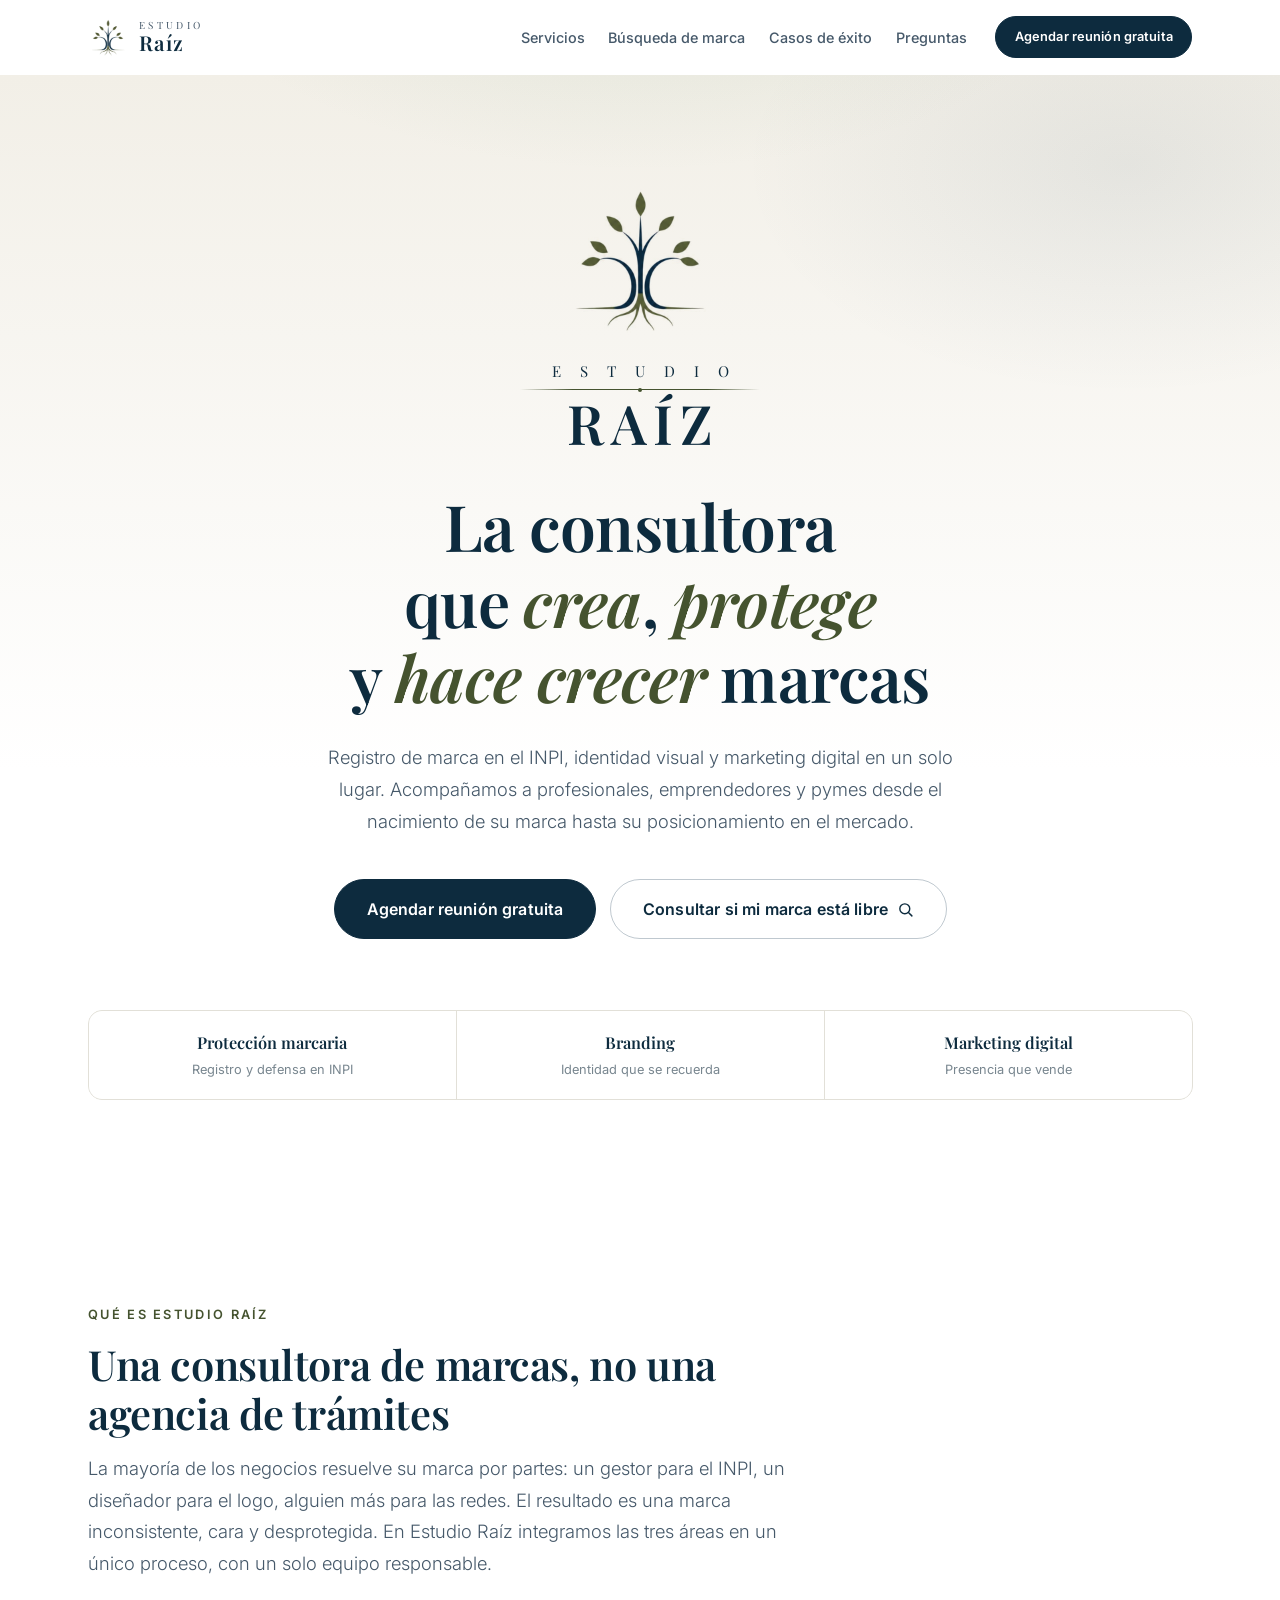
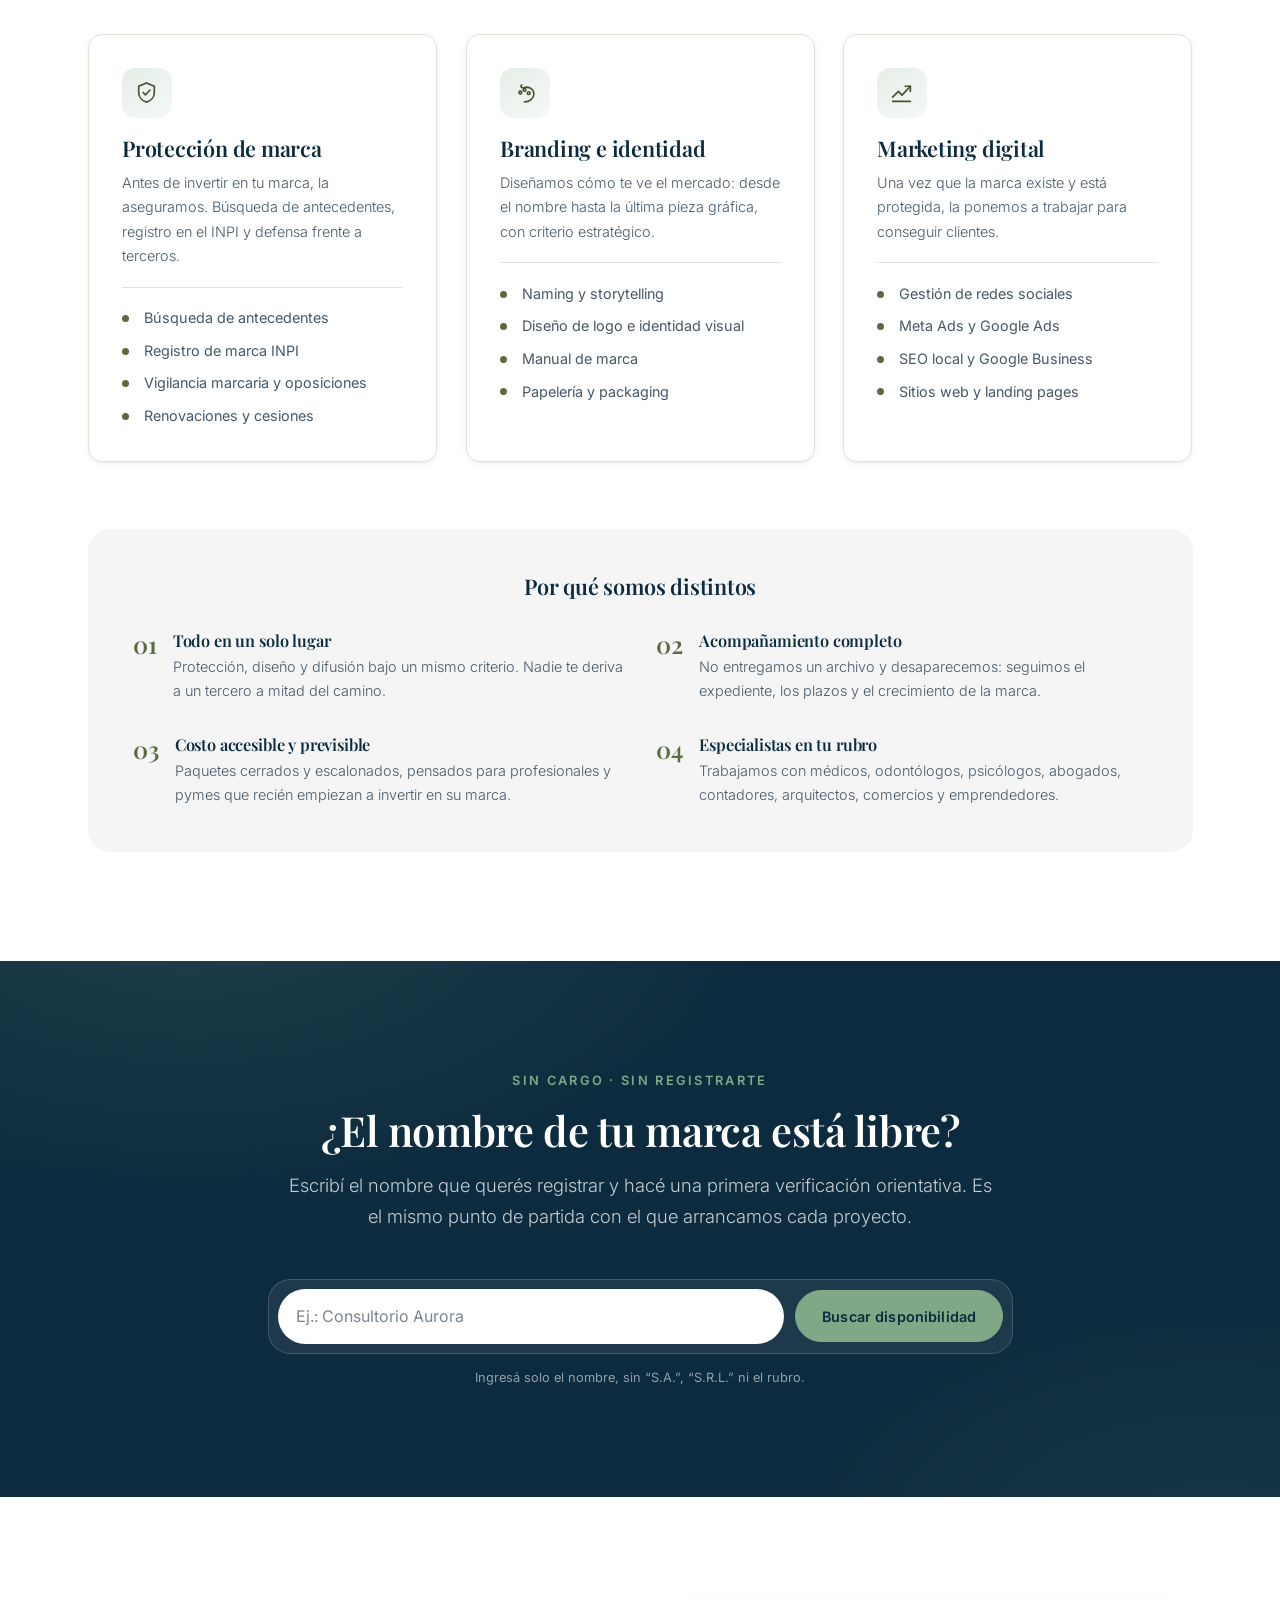
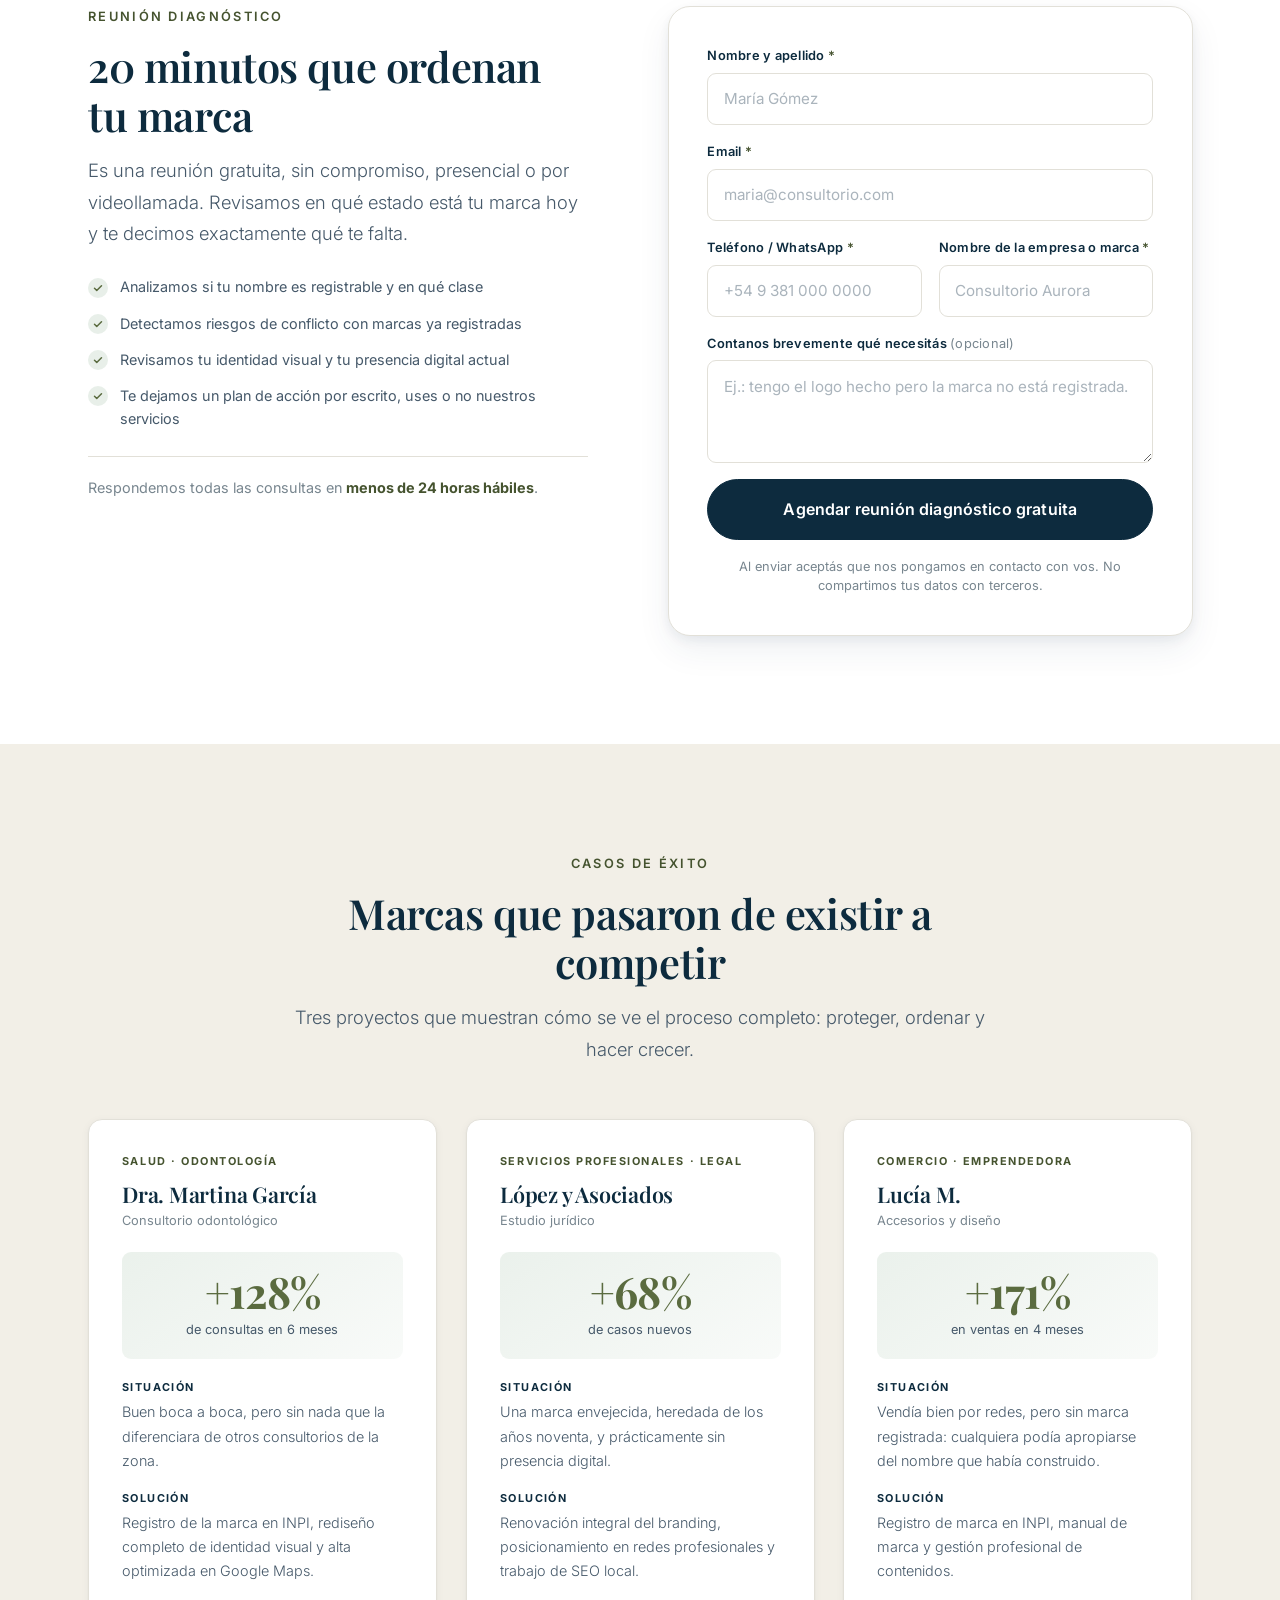
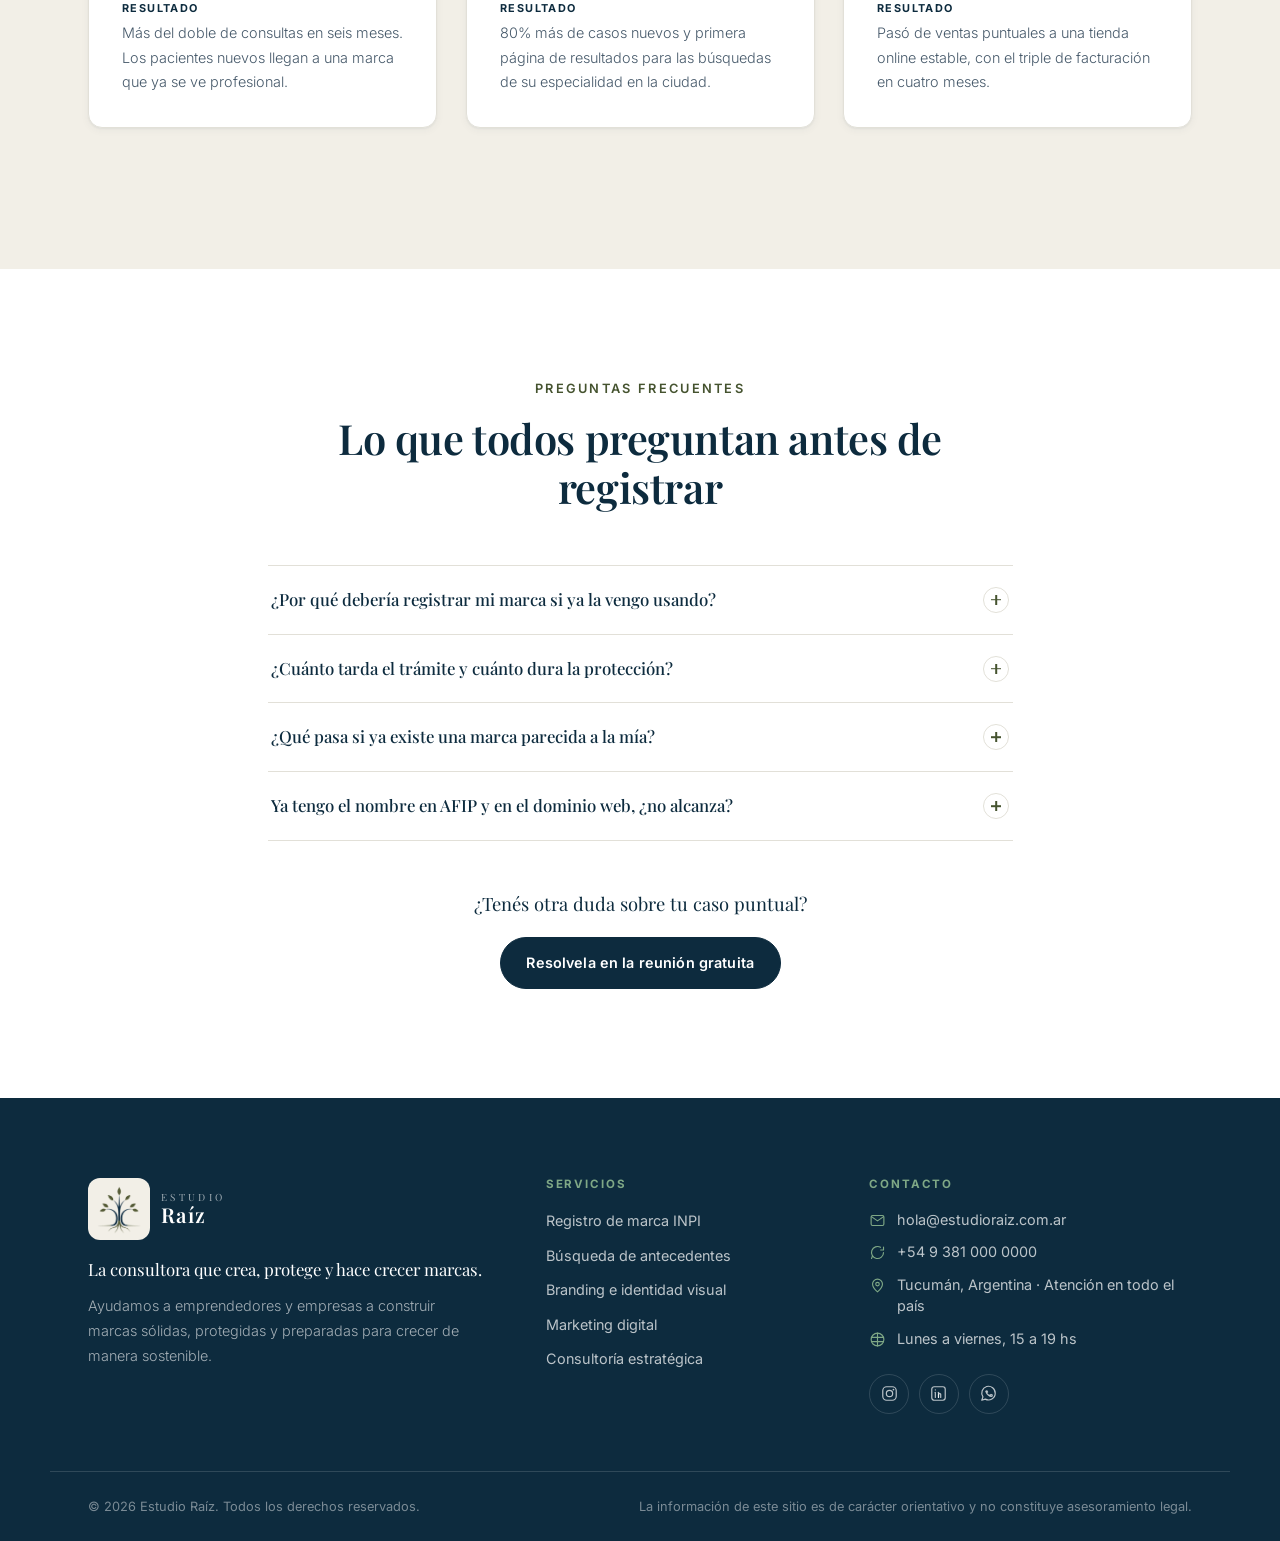
==== web/index.html @ dedfe147 "Add files via upload" ====
<!DOCTYPE html>
<html lang="es-AR" class="no-js">
<head>
  <meta charset="utf-8">
  <meta name="viewport" content="width=device-width, initial-scale=1">
  <title>Estudio Raíz — La consultora que crea, protege y hace crecer marcas</title>

  <!-- ==== SEO ==== -->
  <meta name="description" content="Consultora integral de marcas: registro en INPI, branding e identidad visual y marketing digital. Agendá una reunión diagnóstico gratuita y hacé la búsqueda de tu marca sin cargo.">
  <meta name="author" content="Estudio Raíz">
  <meta name="robots" content="index, follow">
  <meta name="theme-color" content="#0D2B3E">
  <link rel="canonical" href="https://estudioraiz.com.ar/">

  <!-- Open Graph / Twitter -->
  <meta property="og:type" content="website">
  <meta property="og:locale" content="es_AR">
  <meta property="og:site_name" content="Estudio Raíz">
  <meta property="og:title" content="Estudio Raíz — La consultora que crea, protege y hace crecer marcas">
  <meta property="og:description" content="Registro de marca en INPI, branding y marketing digital en un solo lugar. Reunión diagnóstico gratuita.">
  <meta property="og:url" content="https://estudioraiz.com.ar/">
  <meta property="og:image" content="https://estudioraiz.com.ar/assets/img/og-image.png">
  <meta name="twitter:card" content="summary_large_image">
  <meta name="twitter:title" content="Estudio Raíz — La consultora que crea, protege y hace crecer marcas">
  <meta name="twitter:description" content="Registro de marca en INPI, branding y marketing digital en un solo lugar.">
  <meta name="twitter:image" content="https://estudioraiz.com.ar/assets/img/og-image.png">

  <link rel="icon" href="assets/img/favicon-32.png" type="image/png" sizes="32x32">
  <link rel="apple-touch-icon" href="assets/img/apple-touch-icon.png" sizes="180x180">

  <!-- ==== Tipografía ==== -->
  <link rel="preconnect" href="https://fonts.googleapis.com">
  <link rel="preconnect" href="https://fonts.gstatic.com" crossorigin>
  <link rel="stylesheet" href="https://fonts.googleapis.com/css2?family=Playfair+Display:wght@400;500;600;700&family=Inter:wght@300;400;500;600;700&display=swap">

  <link rel="stylesheet" href="assets/css/styles.css">

  <!-- ==== Datos estructurados ==== -->
  <script type="application/ld+json">
  {
    "@context": "https://schema.org",
    "@type": "ProfessionalService",
    "name": "Estudio Raíz",
    "description": "Consultora especializada en la creación, protección y crecimiento de marcas. Integra protección marcaria (INPI), branding y marketing digital.",
    "slogan": "La consultora que crea, protege y hace crecer marcas",
    "url": "https://estudioraiz.com.ar/",
    "logo": "https://estudioraiz.com.ar/assets/img/logo.png",
    "email": "hola@estudioraiz.com.ar",
    "telephone": "+54-9-381-000-0000",
    "areaServed": { "@type": "Country", "name": "Argentina" },
    "address": { "@type": "PostalAddress", "addressRegion": "Tucumán", "addressCountry": "AR" },
    "sameAs": [
      "https://www.instagram.com/estudioraiz",
      "https://www.linkedin.com/company/estudioraiz"
    ],
    "hasOfferCatalog": {
      "@type": "OfferCatalog",
      "name": "Servicios",
      "itemListElement": [
        { "@type": "Offer", "itemOffered": { "@type": "Service", "name": "Protección de marca — Registro INPI, búsqueda de antecedentes, vigilancia marcaria" } },
        { "@type": "Offer", "itemOffered": { "@type": "Service", "name": "Branding — Naming, identidad visual, manual de marca" } },
        { "@type": "Offer", "itemOffered": { "@type": "Service", "name": "Marketing digital — Redes, Meta Ads, SEO local, Google Business" } }
      ]
    }
  }
  </script>
</head>
<body>

<a class="skip-link" href="#contenido">Saltar al contenido</a>

<!-- ==================================================================
     NAV
     =================================================================== -->
<header class="site-header" id="header">
  <div class="wrap header-inner">
    <a class="brand" href="#inicio" aria-label="Estudio Raíz — Inicio">
      <img class="mark mark--sm" src="assets/img/logo-transparent.png" alt="" width="474" height="474" decoding="async">
      <span class="brand-text">
        <span class="brand-top">Estudio</span>
        <span class="brand-bottom">Raíz</span>
      </span>
    </a>

    <nav class="nav" id="nav" aria-label="Navegación principal">
      <ul class="nav-list">
        <li><a href="#servicios">Servicios</a></li>
        <li><a href="#busqueda">Búsqueda de marca</a></li>
        <li><a href="#casos">Casos de éxito</a></li>
        <li><a href="#faq">Preguntas</a></li>
      </ul>
      <a class="btn btn--primary btn--sm nav-cta" href="#contacto">Agendar reunión gratuita</a>
    </nav>

    <button class="nav-toggle" id="navToggle" aria-expanded="false" aria-controls="nav" aria-label="Abrir menú">
      <span></span><span></span><span></span>
    </button>
  </div>
</header>


<main id="contenido">

  <!-- ================================================================
       1. HERO
       ================================================================= -->
  <section class="hero" id="inicio">
    <div class="hero-bg" aria-hidden="true"></div>
    <div class="wrap hero-inner">

      <img class="mark mark--hero reveal" src="assets/img/logo-transparent.png"
           alt="Isotipo de Estudio Raíz: un árbol con raíces y ramas"
           width="474" height="474" fetchpriority="high">

      <p class="hero-wordmark reveal" data-delay="1">
        <span class="hero-wordmark-top">E S T U D I O</span>
        <span class="hero-wordmark-rule" aria-hidden="true"></span>
        <span class="hero-wordmark-bottom">RAÍZ</span>
      </p>

      <h1 class="hero-title reveal" data-delay="2">
        La consultora que <em>crea</em>, <em>protege</em><br class="br-desktop"> y <em>hace crecer</em> marcas
      </h1>

      <p class="hero-sub reveal" data-delay="3">
        Registro de marca en el INPI, identidad visual y marketing digital en un solo lugar.
        Acompañamos a profesionales, emprendedores y pymes desde el nacimiento de su marca
        hasta su posicionamiento en el mercado.
      </p>

      <div class="hero-actions reveal" data-delay="4">
        <a class="btn btn--primary btn--lg" href="#contacto">Agendar reunión gratuita</a>
        <a class="btn btn--ghost btn--lg" href="#busqueda">
          Consultar si mi marca está libre
          <svg viewBox="0 0 24 24" class="btn-ico" aria-hidden="true"><circle cx="11" cy="11" r="7"></circle><path d="M16.5 16.5 21 21"></path></svg>
        </a>
      </div>

      <ul class="hero-trust reveal" data-delay="5">
        <li><strong>Protección marcaria</strong><span>Registro y defensa en INPI</span></li>
        <li><strong>Branding</strong><span>Identidad que se recuerda</span></li>
        <li><strong>Marketing digital</strong><span>Presencia que vende</span></li>
      </ul>
    </div>
  </section>


  <!-- ================================================================
       2. PROPUESTA DE VALOR
       ================================================================= -->
  <section class="section section--light" id="servicios">
    <div class="wrap">
      <header class="section-head reveal">
        <p class="eyebrow">Qué es Estudio Raíz</p>
        <h2 class="section-title">Una consultora de marcas, no una agencia de trámites</h2>
        <p class="section-lead">
          La mayoría de los negocios resuelve su marca por partes: un gestor para el INPI, un diseñador para el logo,
          alguien más para las redes. El resultado es una marca inconsistente, cara y desprotegida.
          En Estudio Raíz integramos las tres áreas en un único proceso, con un solo equipo responsable.
        </p>
      </header>

      <div class="cards-3">
        <article class="card reveal" data-delay="1">
          <span class="card-ico" aria-hidden="true">
            <svg viewBox="0 0 24 24"><path d="M12 2.8 4.5 6v6c0 4.4 3.1 8.1 7.5 9.2 4.4-1.1 7.5-4.8 7.5-9.2V6L12 2.8Z"></path><path d="m8.8 12 2.2 2.2 4.2-4.4"></path></svg>
          </span>
          <h3>Protección de marca</h3>
          <p>Antes de invertir en tu marca, la aseguramos. Búsqueda de antecedentes, registro en el INPI y defensa frente a terceros.</p>
          <ul class="card-list">
            <li>Búsqueda de antecedentes</li>
            <li>Registro de marca INPI</li>
            <li>Vigilancia marcaria y oposiciones</li>
            <li>Renovaciones y cesiones</li>
          </ul>
        </article>

        <article class="card reveal" data-delay="2">
          <span class="card-ico" aria-hidden="true">
            <svg viewBox="0 0 24 24"><path d="M12 21c4.9 0 9-3.4 9-7.6 0-3.9-3.2-6.6-7.2-6.6-1.6 0-2.4.6-3.6.6-1 0-1.6-.5-1.6-1.2 0-.6.3-1 .8-1.4"></path><circle cx="8" cy="12" r="1.3"></circle><circle cx="12" cy="9.4" r="1.3"></circle><circle cx="16" cy="12.6" r="1.3"></circle></svg>
          </span>
          <h3>Branding e identidad</h3>
          <p>Diseñamos cómo te ve el mercado: desde el nombre hasta la última pieza gráfica, con criterio estratégico.</p>
          <ul class="card-list">
            <li>Naming y storytelling</li>
            <li>Diseño de logo e identidad visual</li>
            <li>Manual de marca</li>
            <li>Papelería y packaging</li>
          </ul>
        </article>

        <article class="card reveal" data-delay="3">
          <span class="card-ico" aria-hidden="true">
            <svg viewBox="0 0 24 24"><path d="M3.5 16.5 9 11l3.5 3.5L20.5 6"></path><path d="M15.5 6h5v5"></path><path d="M3.5 20.5h17"></path></svg>
          </span>
          <h3>Marketing digital</h3>
          <p>Una vez que la marca existe y está protegida, la ponemos a trabajar para conseguir clientes.</p>
          <ul class="card-list">
            <li>Gestión de redes sociales</li>
            <li>Meta Ads y Google Ads</li>
            <li>SEO local y Google Business</li>
            <li>Sitios web y landing pages</li>
          </ul>
        </article>
      </div>

      <div class="diff reveal">
        <h3 class="diff-title">Por qué somos distintos</h3>
        <ul class="diff-list">
          <li>
            <span class="diff-num">01</span>
            <div>
              <h4>Todo en un solo lugar</h4>
              <p>Protección, diseño y difusión bajo un mismo criterio. Nadie te deriva a un tercero a mitad del camino.</p>
            </div>
          </li>
          <li>
            <span class="diff-num">02</span>
            <div>
              <h4>Acompañamiento completo</h4>
              <p>No entregamos un archivo y desaparecemos: seguimos el expediente, los plazos y el crecimiento de la marca.</p>
            </div>
          </li>
          <li>
            <span class="diff-num">03</span>
            <div>
              <h4>Costo accesible y previsible</h4>
              <p>Paquetes cerrados y escalonados, pensados para profesionales y pymes que recién empiezan a invertir en su marca.</p>
            </div>
          </li>
          <li>
            <span class="diff-num">04</span>
            <div>
              <h4>Especialistas en tu rubro</h4>
              <p>Trabajamos con médicos, odontólogos, psicólogos, abogados, contadores, arquitectos, comercios y emprendedores.</p>
            </div>
          </li>
        </ul>
      </div>
    </div>
  </section>


  <!-- ================================================================
       3. BÚSQUEDA DE MARCA (simulada)
       ================================================================= -->
  <section class="section section--dark" id="busqueda">
    <div class="wrap wrap--narrow">
      <header class="section-head section-head--center reveal">
        <p class="eyebrow eyebrow--light">Sin cargo · Sin registrarte</p>
        <h2 class="section-title">¿El nombre de tu marca está libre?</h2>
        <p class="section-lead">
          Escribí el nombre que querés registrar y hacé una primera verificación orientativa.
          Es el mismo punto de partida con el que arrancamos cada proyecto.
        </p>
      </header>

      <form class="search-box reveal" id="searchForm" novalidate>
        <label class="sr-only" for="brandName">Nombre de la marca a consultar</label>
        <div class="search-row">
          <input
            type="text"
            id="brandName"
            name="brandName"
            class="search-input"
            placeholder="Ej.: Consultorio Aurora"
            autocomplete="organization"
            maxlength="60"
            aria-describedby="searchHint">
          <button type="submit" class="btn btn--leaf" id="searchBtn">
            <span class="btn-label">Buscar disponibilidad</span>
            <span class="spinner" aria-hidden="true"></span>
          </button>
        </div>
        <p class="search-hint" id="searchHint">Ingresá solo el nombre, sin “S.A.”, “S.R.L.” ni el rubro.</p>
      </form>

      <!-- Resultado -->
      <div class="search-result" id="searchResult" role="status" aria-live="polite" hidden>
        <div class="result-card" id="resultCard">
          <div class="result-head">
            <span class="result-badge" id="resultBadge"></span>
            <p class="result-name">Consulta para <strong id="resultName"></strong></p>
          </div>
          <p class="result-text" id="resultText"></p>
          <div class="result-steps" id="resultSteps"></div>
          <p class="result-disclaimer">
            <svg viewBox="0 0 24 24" aria-hidden="true"><circle cx="12" cy="12" r="9"></circle><path d="M12 11v5.5"></path><path d="M12 7.6v.9"></path></svg>
            Esta búsqueda es orientativa y no constituye un informe oficial del INPI.
            En la reunión diagnóstico hacemos la búsqueda detallada de antecedentes,
            por clase de Niza y con análisis fonético.
          </p>
          <a class="btn btn--primary" href="#contacto" id="resultCta">Quiero la búsqueda detallada gratuita</a>
        </div>
      </div>
    </div>
  </section>


  <!-- ================================================================
       4. FORMULARIO DE CONTACTO
       ================================================================= -->
  <section class="section section--light" id="contacto">
    <div class="wrap contact-grid">

      <div class="contact-intro reveal">
        <p class="eyebrow">Reunión diagnóstico</p>
        <h2 class="section-title">20 minutos que ordenan tu marca</h2>
        <p class="section-lead">
          Es una reunión gratuita, sin compromiso, presencial o por videollamada.
          Revisamos en qué estado está tu marca hoy y te decimos exactamente qué te falta.
        </p>
        <ul class="check-list">
          <li>Analizamos si tu nombre es registrable y en qué clase</li>
          <li>Detectamos riesgos de conflicto con marcas ya registradas</li>
          <li>Revisamos tu identidad visual y tu presencia digital actual</li>
          <li>Te dejamos un plan de acción por escrito, uses o no nuestros servicios</li>
        </ul>
        <p class="contact-note">
          Respondemos todas las consultas en <strong>menos de 24 horas hábiles</strong>.
        </p>
      </div>

      <div class="form-panel reveal" data-delay="1">
        <!--
          INTEGRACIÓN: definí el endpoint en assets/js/main.js → CONFIG.FORM_ENDPOINT
          Compatible con Zapier Catch Hook, Make, Formspree, Netlify Forms o tu propia API.
        -->
        <form id="leadForm" class="lead-form" novalidate>
          <div class="field">
            <label for="nombre">Nombre y apellido <span aria-hidden="true">*</span></label>
            <input type="text" id="nombre" name="nombre" autocomplete="name" required placeholder="María Gómez">
            <p class="field-error" data-error-for="nombre"></p>
          </div>

          <div class="field">
            <label for="email">Email <span aria-hidden="true">*</span></label>
            <input type="email" id="email" name="email" autocomplete="email" required placeholder="maria@consultorio.com">
            <p class="field-error" data-error-for="email"></p>
          </div>

          <div class="field-row">
            <div class="field">
              <label for="telefono">Teléfono / WhatsApp <span aria-hidden="true">*</span></label>
              <input type="tel" id="telefono" name="telefono" autocomplete="tel" required placeholder="+54 9 381 000 0000">
              <p class="field-error" data-error-for="telefono"></p>
            </div>
            <div class="field">
              <label for="empresa">Nombre de la empresa o marca <span aria-hidden="true">*</span></label>
              <input type="text" id="empresa" name="empresa" autocomplete="organization" required placeholder="Consultorio Aurora">
              <p class="field-error" data-error-for="empresa"></p>
            </div>
          </div>

          <div class="field">
            <label for="mensaje">Contanos brevemente qué necesitás <span class="optional">(opcional)</span></label>
            <textarea id="mensaje" name="mensaje" rows="3" placeholder="Ej.: tengo el logo hecho pero la marca no está registrada."></textarea>
          </div>

          <!-- Anti-spam: campo trampa, invisible para personas -->
          <div class="hp" aria-hidden="true">
            <label for="website">No completar</label>
            <input type="text" id="website" name="website" tabindex="-1" autocomplete="off">
          </div>

          <!-- Metadatos que viajan con el lead -->
          <input type="hidden" name="marcaConsultada" id="marcaConsultada" value="">
          <input type="hidden" name="origen" id="origen" value="landing-estudio-raiz">

          <button type="submit" class="btn btn--primary btn--block btn--lg" id="leadSubmit">
            <span class="btn-label">Agendar reunión diagnóstico gratuita</span>
            <span class="spinner" aria-hidden="true"></span>
          </button>

          <p class="form-legal">
            Al enviar aceptás que nos pongamos en contacto con vos. No compartimos tus datos con terceros.
          </p>
          <p class="form-status" id="formStatus" role="alert" aria-live="assertive"></p>
        </form>

        <!-- Mensaje de éxito -->
        <div class="form-success" id="formSuccess" hidden>
          <span class="success-ico" aria-hidden="true">
            <svg viewBox="0 0 24 24"><path d="m5 12.5 4.5 4.5L19 7.5"></path></svg>
          </span>
          <h3>¡Gracias! Te contactaremos en menos de 24 hs</h3>
          <p>Recibimos tus datos. Un integrante del equipo te va a escribir para coordinar el día y horario de la reunión diagnóstico.</p>
          <button type="button" class="btn btn--ghost btn--sm" id="formReset">Enviar otra consulta</button>
        </div>
      </div>
    </div>
  </section>


  <!-- ================================================================
       5. CASOS DE ÉXITO
       ================================================================= -->
  <section class="section section--cream" id="casos">
    <div class="wrap">
      <header class="section-head section-head--center reveal">
        <p class="eyebrow">Casos de éxito</p>
        <h2 class="section-title">Marcas que pasaron de existir a competir</h2>
        <p class="section-lead">Tres proyectos que muestran cómo se ve el proceso completo: proteger, ordenar y hacer crecer.</p>
      </header>

      <div class="cards-3 cases">
        <article class="case reveal" data-delay="1">
          <p class="case-tag">Salud · Odontología</p>
          <h3 class="case-name">Dra. Martina García</h3>
          <p class="case-role">Consultorio odontológico</p>

          <div class="case-metric">
            <span class="metric-value" data-count="150" data-prefix="+" data-suffix="%">+150%</span>
            <span class="metric-label">de consultas en 6 meses</span>
          </div>

          <dl class="case-detail">
            <dt>Situación</dt>
            <dd>Buen boca a boca, pero sin nada que la diferenciara de otros consultorios de la zona.</dd>
            <dt>Solución</dt>
            <dd>Registro de la marca en INPI, rediseño completo de identidad visual y alta optimizada en Google Maps.</dd>
            <dt>Resultado</dt>
            <dd>Más del doble de consultas en seis meses. Los pacientes nuevos llegan a una marca que ya se ve profesional.</dd>
          </dl>
        </article>

        <article class="case reveal" data-delay="2">
          <p class="case-tag">Servicios profesionales · Legal</p>
          <h3 class="case-name">López y Asociados</h3>
          <p class="case-role">Estudio jurídico</p>

          <div class="case-metric">
            <span class="metric-value" data-count="80" data-prefix="+" data-suffix="%">+80%</span>
            <span class="metric-label">de casos nuevos</span>
          </div>

          <dl class="case-detail">
            <dt>Situación</dt>
            <dd>Una marca envejecida, heredada de los años noventa, y prácticamente sin presencia digital.</dd>
            <dt>Solución</dt>
            <dd>Renovación integral del branding, posicionamiento en redes profesionales y trabajo de SEO local.</dd>
            <dt>Resultado</dt>
            <dd>80% más de casos nuevos y primera página de resultados para las búsquedas de su especialidad en la ciudad.</dd>
          </dl>
        </article>

        <article class="case reveal" data-delay="3">
          <p class="case-tag">Comercio · Emprendedora</p>
          <h3 class="case-name">Lucía M.</h3>
          <p class="case-role">Accesorios y diseño</p>

          <div class="case-metric">
            <span class="metric-value" data-count="200" data-prefix="+" data-suffix="%">+200%</span>
            <span class="metric-label">en ventas en 4 meses</span>
          </div>

          <dl class="case-detail">
            <dt>Situación</dt>
            <dd>Vendía bien por redes, pero sin marca registrada: cualquiera podía apropiarse del nombre que había construido.</dd>
            <dt>Solución</dt>
            <dd>Registro de marca en INPI, manual de marca y gestión profesional de contenidos.</dd>
            <dt>Resultado</dt>
            <dd>Pasó de ventas puntuales a una tienda online estable, con el triple de facturación en cuatro meses.</dd>
          </dl>
        </article>
      </div>

      <p class="cases-note reveal">
      </p>
    </div>
  </section>


  <!-- ================================================================
       6. FAQ
       ================================================================= -->
  <section class="section section--light" id="faq">
    <div class="wrap wrap--narrow">
      <header class="section-head section-head--center reveal">
        <p class="eyebrow">Preguntas frecuentes</p>
        <h2 class="section-title">Lo que todos preguntan antes de registrar</h2>
      </header>

      <div class="faq reveal">
        <details class="faq-item">
          <summary>
            <span>¿Por qué debería registrar mi marca si ya la vengo usando?</span>
            <span class="faq-ico" aria-hidden="true"></span>
          </summary>
          <div class="faq-body">
            <p>
              Porque usar un nombre no te da la propiedad sobre él. En Argentina el derecho exclusivo nace con el
              registro en el INPI: quien lo obtiene primero puede impedir que los demás usen esa marca, incluso a
              quien la venía usando desde antes. Registrarla te permite defenderla, licenciarla, venderla y sumarla
              como un activo del negocio.
            </p>
          </div>
        </details>

        <details class="faq-item">
          <summary>
            <span>¿Cuánto tarda el trámite y cuánto dura la protección?</span>
            <span class="faq-ico" aria-hidden="true"></span>
          </summary>
          <div class="faq-body">
            <p>
              Si nadie se opone y el INPI no formula observaciones, el registro suele resolverse en un plazo aproximado
              de 12 a 18 meses. La buena noticia es que la protección se cuenta desde la fecha de presentación, así que
              tu prioridad queda tomada desde el día uno. Una vez concedida, la marca dura <strong>10 años</strong> y se
              puede renovar indefinidamente por períodos iguales.
            </p>
          </div>
        </details>

        <details class="faq-item">
          <summary>
            <span>¿Qué pasa si ya existe una marca parecida a la mía?</span>
            <span class="faq-ico" aria-hidden="true"></span>
          </summary>
          <div class="faq-body">
            <p>
              No siempre es un problema. Las marcas se registran por clases de productos y servicios, y un nombre similar
              en un rubro totalmente distinto puede convivir sin conflicto. Por eso el primer paso es siempre la búsqueda
              de antecedentes: analizamos coincidencias idénticas, similitudes fonéticas y gráficas dentro de tu clase, y
              te decimos si conviene avanzar, ajustar el nombre o defenderlo. Si aparece una oposición, te acompañamos en
              la negociación o la contestación.
            </p>
          </div>
        </details>

        <details class="faq-item">
          <summary>
            <span>Ya tengo el nombre en AFIP y en el dominio web, ¿no alcanza?</span>
            <span class="faq-ico" aria-hidden="true"></span>
          </summary>
          <div class="faq-body">
            <p>
              No. La inscripción impositiva, la razón social y el dominio de internet son trámites distintos, con efectos
              distintos. Ninguno te da la exclusividad sobre el nombre comercial frente a terceros. Es habitual ver
              negocios que tuvieron que cambiar de nombre —y perder todo lo invertido en cartelería, redes y reputación—
              porque otro registró la marca primero.
            </p>
          </div>
        </details>
      </div>

      <div class="faq-cta reveal">
        <p>¿Tenés otra duda sobre tu caso puntual?</p>
        <a class="btn btn--primary" href="#contacto">Resolvela en la reunión gratuita</a>
      </div>
    </div>
  </section>

</main>


<!-- ==================================================================
     7. FOOTER
     =================================================================== -->
<footer class="site-footer">
  <div class="wrap footer-grid">
    <div class="footer-brand">
      <a class="brand brand--footer" href="#inicio" aria-label="Estudio Raíz — Inicio">
        <img class="mark mark--md mark--tile" src="assets/img/logo-transparent.png" alt="" width="474" height="474" loading="lazy" decoding="async">
        <span class="brand-text">
          <span class="brand-top">Estudio</span>
          <span class="brand-bottom">Raíz</span>
        </span>
      </a>
      <p class="footer-tagline">La consultora que crea, protege y hace crecer marcas.</p>
      <p class="footer-mission">
        Ayudamos a emprendedores y empresas a construir marcas sólidas, protegidas
        y preparadas para crecer de manera sostenible.
      </p>
    </div>

    <div class="footer-col">
      <h3>Servicios</h3>
      <ul>
        <li><a href="#servicios">Registro de marca INPI</a></li>
        <li><a href="#servicios">Búsqueda de antecedentes</a></li>
        <li><a href="#servicios">Branding e identidad visual</a></li>
        <li><a href="#servicios">Marketing digital</a></li>
        <li><a href="#servicios">Consultoría estratégica</a></li>
      </ul>
    </div>

    <div class="footer-col">
      <h3>Contacto</h3>
      <ul class="footer-contact">
        <li>
          <svg viewBox="0 0 24 24" aria-hidden="true"><rect x="3" y="5" width="18" height="14" rx="2"></rect><path d="m3.5 6.5 8.5 6 8.5-6"></path></svg>
          <a href="mailto:hola@estudioraiz.com.ar">hola@estudioraiz.com.ar</a>
        </li>
        <li>
          <svg viewBox="0 0 24 24" aria-hidden="true"><path d="M20.5 12a8.5 8.5 0 1 1-4.2-7.3"></path><path d="M3.6 20.4 5 16.6"></path><path d="M20.5 4.5v4h-4"></path></svg>
          <a href="https://wa.me/5493810000000" target="_blank" rel="noopener">+54 9 381 000 0000</a>
        </li>
        <li>
          <svg viewBox="0 0 24 24" aria-hidden="true"><path d="M12 21s7-5.6 7-11a7 7 0 1 0-14 0c0 5.4 7 11 7 11Z"></path><circle cx="12" cy="10" r="2.5"></circle></svg>
          <span>Tucumán, Argentina · Atención en todo el país</span>
        </li>
        <li>
          <svg viewBox="0 0 24 24" aria-hidden="true"><circle cx="12" cy="12" r="9"></circle><path d="M12 3v18"></path><path d="M3.5 9h17"></path><path d="M3.5 15h17"></path></svg>
          <span>Lunes a viernes, 15 a 19 hs</span>
        </li>
      </ul>

      <div class="socials" aria-label="Redes sociales">
        <a href="https://www.instagram.com/estudioraiz" target="_blank" rel="noopener" aria-label="Instagram de Estudio Raíz">
          <svg viewBox="0 0 24 24"><rect x="3.5" y="3.5" width="17" height="17" rx="5"></rect><circle cx="12" cy="12" r="4"></circle><circle cx="17" cy="7" r="1.1" fill="currentColor" stroke="none"></circle></svg>
        </a>
        <a href="https://www.linkedin.com/company/estudioraiz" target="_blank" rel="noopener" aria-label="LinkedIn de Estudio Raíz">
          <svg viewBox="0 0 24 24"><rect x="3.5" y="3.5" width="17" height="17" rx="3"></rect><path d="M8 10.5V17"></path><path d="M8 7.4v.1"></path><path d="M12 17v-3.6c0-1.6 2.8-1.8 2.8 0V17"></path><path d="M12 10.5V17"></path></svg>
        </a>
        <a href="https://wa.me/5493810000000" target="_blank" rel="noopener" aria-label="WhatsApp de Estudio Raíz">
          <svg viewBox="0 0 24 24"><path d="M20.5 11.7a8.5 8.5 0 0 1-12.6 7.4L3.5 20.5l1.5-4.3A8.5 8.5 0 1 1 20.5 11.7Z"></path><path d="M9 9.2c.3 2.6 2.6 4.8 5.2 5.2l1-1.2 1.6.8-.4 1.5c-2.9.6-6.9-3-7.8-6.2l1.4-.6.9 1.6-1.9-1.1Z"></path></svg>
        </a>
      </div>
    </div>
  </div>

  <div class="wrap footer-bottom">
    <p>&copy; <span id="year">2026</span> Estudio Raíz. Todos los derechos reservados.</p>
    <p class="footer-legal">
      La información de este sitio es de carácter orientativo y no constituye asesoramiento legal.
    </p>
  </div>
</footer>

<!-- CTA flotante en mobile -->
<a class="cta-float" href="#contacto" id="ctaFloat">Agendar reunión gratuita</a>

<script src="assets/js/main.js" defer></script>
</body>
</html>
---- web/assets/css/styles.css ----
/* ==================================================================
   ESTUDIO RAÍZ — Landing page
   Hoja de estilos única · Mobile first
   ------------------------------------------------------------------
   Índice
   01. Tokens (paleta, tipografía, espaciado)
   02. Reset y base
   03. Utilidades y layout
   04. Logo / marca
   05. Botones
   06. Header y navegación
   07. Hero
   08. Secciones y tarjetas
   09. Búsqueda de marca
   10. Formulario
   11. Casos de éxito
   12. FAQ
   13. Footer
   14. Animaciones (reveal)
   15. Responsive
   =================================================================== */


/* ==================================================================
   01. TOKENS
   ------------------------------------------------------------------
   Paleta oficial del manual de marca de Estudio Raíz:
       #0D2B3E  azul profundo   · estructura, texto, fondos densos
       #5A6B3F  verde oliva     · hojas, acentos, detalles
       #F2EFE7  crema           · fondos suaves
   Los tonos #1B3A52 y #7FA886 se conservan como variantes claras
   (hover, bordes y hojas sobre fondo oscuro).
   Para recolorear todo el sitio, editá solo este bloque.
   =================================================================== */
:root {
  /* Marca — manual */
  --navy:        #0D2B3E;   /* azul profundo (principal) */
  --navy-deep:   #071C2A;   /* refuerzo para fondos y hover */
  --navy-soft:   #1B3A52;   /* azul claro de apoyo */
  --green:       #5A6B3F;   /* verde oliva (principal) */
  --green-deep:  #45532F;   /* oliva oscuro */
  --green-light: #7FA886;   /* verde salvia, para fondos oscuros */

  /* Neutros */
  --white:       #FFFFFF;
  --cream:       #F2EFE7;   /* crema del manual */
  --gray:        #F5F5F5;
  --line:        #E2E0D8;
  --line-dark:   rgba(255,255,255,.14);

  /* Texto */
  --text:        #0D2B3E;
  --text-soft:   #46596A;
  --text-mute:   #78868F;
  --text-invert: #FFFFFF;

  /* Estados */
  --ok:          #3E8E5A;
  --ok-bg:       #EAF4EE;
  --warn:        #B5761E;
  --warn-bg:     #FBF2E4;
  --error:       #B3453C;

  /* Tipografía */
  --font-serif: "Playfair Display", "Iowan Old Style", Georgia, "Times New Roman", serif;
  --font-sans:  "Inter", -apple-system, BlinkMacSystemFont, "Segoe UI", Roboto, Helvetica, Arial, sans-serif;

  /* Escala fluida */
  --fs-display: clamp(2.1rem, 1.35rem + 3.4vw, 4rem);
  --fs-h2:      clamp(1.6rem, 1.15rem + 1.9vw, 2.6rem);
  --fs-h3:      clamp(1.12rem, 1rem + .5vw, 1.35rem);
  --fs-lead:    clamp(1rem, .95rem + .35vw, 1.15rem);
  --fs-body:    1rem;
  --fs-sm:      .9rem;
  --fs-xs:      .8rem;

  /* Espaciado y forma */
  --wrap:       1180px;
  --wrap-narrow: 820px;
  --gutter:     clamp(1.15rem, .6rem + 2.2vw, 2.5rem);
  --section-y:  clamp(3.6rem, 2rem + 6vw, 7rem);
  --radius:     14px;
  --radius-sm:  9px;
  --radius-lg:  22px;

  /* Sombras */
  --shadow-sm: 0 1px 2px rgba(27,58,82,.05), 0 2px 8px rgba(27,58,82,.05);
  --shadow-md: 0 4px 12px rgba(27,58,82,.07), 0 14px 34px rgba(27,58,82,.07);
  --shadow-lg: 0 10px 24px rgba(13,43,62,.10), 0 28px 64px rgba(13,43,62,.12);

  /* Transiciones */
  --ease: cubic-bezier(.22,.61,.36,1);
  --t-fast: .18s var(--ease);
  --t-base: .32s var(--ease);
}


/* ==================================================================
   02. RESET Y BASE
   =================================================================== */
*, *::before, *::after { box-sizing: border-box; }

html {
  -webkit-text-size-adjust: 100%;
  scroll-behavior: smooth;
  scroll-padding-top: 92px;
}

body {
  margin: 0;
  font-family: var(--font-sans);
  font-size: var(--fs-body);
  line-height: 1.65;
  color: var(--text);
  background: var(--white);
  -webkit-font-smoothing: antialiased;
  -moz-osx-font-smoothing: grayscale;
  overflow-x: hidden;
}

h1, h2, h3, h4 {
  margin: 0;
  font-family: var(--font-serif);
  font-weight: 600;
  line-height: 1.18;
  letter-spacing: -.01em;
}

p { margin: 0; }
ul, ol { margin: 0; padding: 0; list-style: none; }

a {
  color: inherit;
  text-decoration: none;
  transition: color var(--t-fast);
}

img, svg { max-width: 100%; display: block; }

button, input, textarea, select {
  font: inherit;
  color: inherit;
}

/* Foco visible y accesible en todo el sitio */
:focus-visible {
  outline: 3px solid var(--green);
  outline-offset: 3px;
  border-radius: 4px;
}

::selection {
  background: var(--green);
  color: var(--white);
}

.skip-link {
  position: absolute;
  left: 50%;
  top: -100px;
  transform: translateX(-50%);
  z-index: 999;
  padding: .7rem 1.3rem;
  background: var(--navy);
  color: var(--white);
  border-radius: 0 0 var(--radius-sm) var(--radius-sm);
  transition: top var(--t-fast);
}
.skip-link:focus { top: 0; }

.sr-only {
  position: absolute;
  width: 1px; height: 1px;
  padding: 0; margin: -1px;
  overflow: hidden;
  clip: rect(0 0 0 0);
  white-space: nowrap;
  border: 0;
}


/* ==================================================================
   03. UTILIDADES Y LAYOUT
   =================================================================== */
.wrap {
  width: 100%;
  max-width: var(--wrap);
  margin-inline: auto;
  padding-inline: var(--gutter);
}
.wrap--narrow { max-width: var(--wrap-narrow); }

.section { padding-block: var(--section-y); position: relative; }
.section--light { background: var(--white); }
.section--cream { background: var(--cream); }
.section--dark  { background: var(--navy); color: var(--text-invert); }

/* Textura sutil en la sección oscura */
.section--dark::before {
  content: "";
  position: absolute;
  inset: 0;
  background:
    radial-gradient(60rem 30rem at 15% -10%, rgba(127,168,134,.16), transparent 60%),
    radial-gradient(46rem 26rem at 95% 110%, rgba(127,168,134,.10), transparent 60%);
  pointer-events: none;
}
.section--dark > * { position: relative; }

.section-head { max-width: 720px; margin-bottom: clamp(2.2rem, 1.4rem + 2.5vw, 3.6rem); }
.section-head--center { margin-inline: auto; text-align: center; }

.eyebrow {
  font-size: var(--fs-xs);
  font-weight: 600;
  letter-spacing: .18em;
  text-transform: uppercase;
  color: var(--green-deep);
  margin-bottom: .85rem;
}
.eyebrow--light { color: var(--green-light); }

.section-title {
  font-size: var(--fs-h2);
  margin-bottom: 1rem;
}

.section-lead {
  font-size: var(--fs-lead);
  color: var(--text-soft);
  font-weight: 300;
  line-height: 1.72;
}
.section--dark .section-lead { color: rgba(255,255,255,.76); }


/* ==================================================================
   04. LOGO / MARCA
   ------------------------------------------------------------------
   El isotipo es un PNG (assets/img/logo-transparent.png), derivado del
   original del cliente con el fondo crema recortado. Al ser un mapa de
   bits NO se recolorea solo: sobre fondo oscuro el tronco azul quedaría
   invisible, así que en el footer se apoya sobre un tile crema
   (.mark--tile). Ver README para la versión clara pendiente.
   =================================================================== */
.mark {
  flex-shrink: 0;
  display: block;
  height: auto;
  object-fit: contain;
}
.mark--sm   { width: 40px; }
.mark--md   { width: 52px; }
.mark--hero { width: clamp(96px, 8rem + 4vw, 158px); margin-inline: auto; }

/* Sobre fondo oscuro: tile crema para garantizar contraste */
.mark--tile {
  background: var(--cream);
  border-radius: 12px;
  padding: 5px;
  box-sizing: content-box;
}

.brand {
  display: inline-flex;
  align-items: center;
  gap: .7rem;
}
.brand-text {
  display: flex;
  flex-direction: column;
  line-height: 1;
}
.brand-top {
  font-family: var(--font-serif);
  font-size: .62rem;
  letter-spacing: .34em;
  text-transform: uppercase;
  color: var(--text-soft);
  margin-bottom: .18rem;
}
.brand-bottom {
  font-family: var(--font-serif);
  font-size: 1.28rem;
  font-weight: 600;
  letter-spacing: .07em;
  color: var(--navy);
}
.site-footer .brand-top { color: rgba(255,255,255,.6); }
.site-footer .brand-bottom { color: var(--white); }


/* ==================================================================
   05. BOTONES
   =================================================================== */
.btn {
  --btn-bg: var(--navy);
  --btn-fg: var(--white);
  --btn-bd: var(--navy);

  position: relative;
  display: inline-flex;
  align-items: center;
  justify-content: center;
  gap: .55rem;
  padding: .82rem 1.6rem;
  border: 1.5px solid var(--btn-bd);
  border-radius: 100px;
  background: var(--btn-bg);
  color: var(--btn-fg);
  font-size: var(--fs-sm);
  font-weight: 600;
  letter-spacing: .01em;
  text-align: center;
  cursor: pointer;
  transition: transform var(--t-fast), box-shadow var(--t-base),
              background-color var(--t-base), border-color var(--t-base), color var(--t-base);
}
.btn:hover {
  transform: translateY(-2px);
  box-shadow: var(--shadow-md);
}
.btn:active { transform: translateY(0); }

.btn--primary { --btn-bg: var(--navy); --btn-fg: var(--white); --btn-bd: var(--navy); }
.btn--primary:hover { --btn-bg: var(--navy-deep); --btn-bd: var(--navy-deep); }

.btn--leaf { --btn-bg: var(--green-light); --btn-fg: var(--navy); --btn-bd: var(--green-light); }
.btn--leaf:hover { --btn-bg: #93B999; --btn-bd: #93B999; }

.btn--ghost { --btn-bg: transparent; --btn-fg: var(--navy); --btn-bd: rgba(27,58,82,.28); }
.btn--ghost:hover { --btn-bd: var(--navy); --btn-bg: rgba(27,58,82,.04); }
.section--dark .btn--ghost { --btn-fg: var(--white); --btn-bd: rgba(255,255,255,.35); }
.section--dark .btn--ghost:hover { --btn-bg: rgba(255,255,255,.08); --btn-bd: var(--white); }

.btn--sm  { padding: .58rem 1.15rem; font-size: var(--fs-xs); }
.btn--lg  { padding: 1rem 2rem; font-size: 1rem; }
.btn--block { width: 100%; }

.btn-ico {
  width: 17px; height: 17px;
  fill: none;
  stroke: currentColor;
  stroke-width: 2;
  stroke-linecap: round;
}

/* Estado de carga */
.spinner {
  display: none;
  width: 17px; height: 17px;
  border: 2px solid currentColor;
  border-right-color: transparent;
  border-radius: 50%;
  animation: spin .7s linear infinite;
}
.btn.is-loading { pointer-events: none; opacity: .82; }
.btn.is-loading .spinner { display: block; }
@keyframes spin { to { transform: rotate(360deg); } }


/* ==================================================================
   06. HEADER Y NAVEGACIÓN
   =================================================================== */
.site-header {
  position: sticky;
  top: 0;
  z-index: 100;
  background: rgba(255,255,255,.86);
  backdrop-filter: saturate(180%) blur(14px);
  -webkit-backdrop-filter: saturate(180%) blur(14px);
  border-bottom: 1px solid transparent;
  transition: border-color var(--t-base), box-shadow var(--t-base), background-color var(--t-base);
}
.site-header.is-stuck {
  border-bottom-color: var(--line);
  box-shadow: 0 2px 16px rgba(27,58,82,.05);
}

.header-inner {
  display: flex;
  align-items: center;
  justify-content: space-between;
  gap: 1rem;
  min-height: 74px;
}

.nav {
  display: flex;
  align-items: center;
  gap: clamp(1rem, .2rem + 2vw, 2.4rem);
}
.nav-list {
  display: flex;
  align-items: center;
  gap: clamp(.9rem, .2rem + 1.6vw, 2rem);
}
.nav-list a {
  position: relative;
  font-size: var(--fs-sm);
  font-weight: 500;
  color: var(--text-soft);
  padding-block: .35rem;
}
.nav-list a::after {
  content: "";
  position: absolute;
  left: 0; bottom: 0;
  width: 100%; height: 1.5px;
  background: var(--green);
  transform: scaleX(0);
  transform-origin: left;
  transition: transform var(--t-base);
}
.nav-list a:hover { color: var(--navy); }
.nav-list a:hover::after { transform: scaleX(1); }

/* Botón hamburguesa */
.nav-toggle {
  display: none;
  width: 44px; height: 44px;
  padding: 0;
  border: 1px solid var(--line);
  border-radius: var(--radius-sm);
  background: var(--white);
  cursor: pointer;
  position: relative;
}
.nav-toggle span {
  position: absolute;
  left: 12px;
  width: 20px; height: 1.8px;
  background: var(--navy);
  border-radius: 2px;
  transition: transform var(--t-base), opacity var(--t-fast);
}
.nav-toggle span:nth-child(1) { top: 15px; }
.nav-toggle span:nth-child(2) { top: 21px; }
.nav-toggle span:nth-child(3) { top: 27px; }
.nav-toggle[aria-expanded="true"] span:nth-child(1) { transform: translateY(6px) rotate(45deg); }
.nav-toggle[aria-expanded="true"] span:nth-child(2) { opacity: 0; }
.nav-toggle[aria-expanded="true"] span:nth-child(3) { transform: translateY(-6px) rotate(-45deg); }


/* ==================================================================
   07. HERO
   =================================================================== */
.hero {
  position: relative;
  padding-block: clamp(3rem, 1.5rem + 7vw, 6.5rem) clamp(3.4rem, 2rem + 6vw, 6rem);
  text-align: center;
  overflow: hidden;
}
.hero-bg {
  position: absolute;
  inset: 0;
  background:
    radial-gradient(52rem 30rem at 50% -18%, rgba(127,168,134,.20), transparent 62%),
    radial-gradient(40rem 24rem at 88% 8%, rgba(27,58,82,.07), transparent 60%),
    linear-gradient(180deg, var(--cream) 0%, var(--white) 62%);
}
.hero-inner { position: relative; }

.hero-wordmark {
  margin: 1.35rem 0 clamp(1.6rem, 1rem + 2vw, 2.4rem);
  display: flex;
  flex-direction: column;
  align-items: center;
  gap: .35rem;
}
.hero-wordmark-top {
  font-family: var(--font-serif);
  font-size: clamp(.72rem, .62rem + .4vw, .95rem);
  letter-spacing: .5em;
  text-indent: .5em;
  color: var(--navy);
}
.hero-wordmark-rule {
  width: clamp(120px, 28vw, 240px);
  height: 1px;
  background: linear-gradient(90deg, transparent, var(--green-deep) 22%, var(--green-deep) 78%, transparent);
  position: relative;
}
.hero-wordmark-rule::after {
  content: "";
  position: absolute;
  left: 50%; top: 50%;
  width: 4px; height: 4px;
  transform: translate(-50%,-50%);
  background: var(--green-deep);
  border-radius: 50%;
}
.hero-wordmark-bottom {
  font-family: var(--font-serif);
  font-size: clamp(1.9rem, 1.2rem + 3.2vw, 3.4rem);
  font-weight: 600;
  letter-spacing: .13em;
  text-indent: .13em;
  color: var(--navy);
  line-height: 1;
}

.hero-title {
  font-size: var(--fs-display);
  max-width: 17ch;
  margin-inline: auto;
  text-wrap: balance;
}
.hero-title em {
  font-style: italic;
  color: var(--green-deep);
}

.hero-sub {
  margin: clamp(1.1rem, .8rem + 1vw, 1.6rem) auto 0;
  max-width: 60ch;
  font-size: var(--fs-lead);
  font-weight: 300;
  color: var(--text-soft);
  line-height: 1.75;
}

.hero-actions {
  margin-top: clamp(1.8rem, 1.2rem + 2vw, 2.6rem);
  display: flex;
  flex-wrap: wrap;
  justify-content: center;
  gap: .85rem;
}

.hero-trust {
  margin-top: clamp(2.6rem, 1.6rem + 3.5vw, 4.4rem);
  display: grid;
  grid-template-columns: 1fr;
  gap: 1px;
  background: var(--line);
  border: 1px solid var(--line);
  border-radius: var(--radius);
  overflow: hidden;
  text-align: center;
}
.hero-trust li {
  background: var(--white);
  padding: 1.15rem 1rem;
  display: flex;
  flex-direction: column;
  gap: .2rem;
}
.hero-trust strong {
  font-family: var(--font-serif);
  font-size: 1.02rem;
  font-weight: 600;
  color: var(--navy);
}
.hero-trust span {
  font-size: var(--fs-xs);
  color: var(--text-mute);
}


/* ==================================================================
   08. SECCIONES Y TARJETAS
   =================================================================== */
.cards-3 {
  display: grid;
  grid-template-columns: 1fr;
  gap: clamp(1.1rem, .7rem + 1.4vw, 1.8rem);
}

.card {
  background: var(--white);
  border: 1px solid var(--line);
  border-radius: var(--radius);
  padding: clamp(1.5rem, 1.1rem + 1.2vw, 2.1rem);
  box-shadow: var(--shadow-sm);
  transition: transform var(--t-base), box-shadow var(--t-base), border-color var(--t-base);
}
.card:hover {
  transform: translateY(-5px);
  box-shadow: var(--shadow-md);
  border-color: rgba(127,168,134,.5);
}

.card-ico {
  display: grid;
  place-items: center;
  width: 50px; height: 50px;
  margin-bottom: 1.15rem;
  border-radius: 13px;
  background: linear-gradient(145deg, rgba(127,168,134,.20), rgba(127,168,134,.07));
  color: var(--green-deep);
}
.card-ico svg {
  width: 25px; height: 25px;
  fill: none;
  stroke: currentColor;
  stroke-width: 1.6;
  stroke-linecap: round;
  stroke-linejoin: round;
}

.card h3 {
  font-size: var(--fs-h3);
  margin-bottom: .55rem;
}
.card > p {
  font-size: var(--fs-sm);
  color: var(--text-soft);
  font-weight: 300;
  line-height: 1.7;
}

.card-list {
  margin-top: 1.15rem;
  padding-top: 1.15rem;
  border-top: 1px solid var(--line);
  display: grid;
  gap: .55rem;
}
.card-list li {
  position: relative;
  padding-left: 1.4rem;
  font-size: var(--fs-sm);
  color: var(--text-soft);
}
.card-list li::before {
  content: "";
  position: absolute;
  left: 0; top: .62em;
  width: 7px; height: 7px;
  border-radius: 50%;
  background: var(--green);
}

/* Bloque diferencial */
.diff {
  margin-top: clamp(2.6rem, 1.8rem + 3vw, 4.4rem);
  padding: clamp(1.7rem, 1.2rem + 2vw, 3rem);
  background: var(--gray);
  border-radius: var(--radius-lg);
}
.diff-title {
  font-size: var(--fs-h3);
  margin-bottom: clamp(1.4rem, 1rem + 1.2vw, 2.1rem);
  text-align: center;
}
.diff-list {
  display: grid;
  grid-template-columns: 1fr;
  gap: clamp(1.3rem, .9rem + 1.4vw, 2rem);
}
.diff-list li {
  display: flex;
  gap: 1rem;
  align-items: flex-start;
}
.diff-num {
  flex-shrink: 0;
  font-family: var(--font-serif);
  font-size: 1.5rem;
  font-weight: 600;
  color: var(--green);
  line-height: 1;
  padding-top: .1rem;
}
.diff-list h4 {
  font-size: 1.02rem;
  margin-bottom: .3rem;
}
.diff-list p {
  font-size: var(--fs-sm);
  color: var(--text-soft);
  font-weight: 300;
  line-height: 1.68;
}


/* ==================================================================
   09. BÚSQUEDA DE MARCA
   =================================================================== */
.search-box { margin-top: -.5rem; }

.search-row {
  display: flex;
  flex-direction: column;
  gap: .7rem;
  padding: .55rem;
  background: rgba(255,255,255,.07);
  border: 1px solid rgba(255,255,255,.16);
  border-radius: var(--radius-lg);
  transition: border-color var(--t-base), background-color var(--t-base);
}
.search-row:focus-within {
  border-color: var(--green-light);
  background: rgba(255,255,255,.11);
}

.search-input {
  flex: 1;
  min-width: 0;
  padding: .9rem 1.15rem;
  border: 0;
  border-radius: 100px;
  background: var(--white);
  color: var(--navy-deep);
  font-size: 1rem;
}
.search-input::placeholder { color: var(--text-mute); }
.search-input:focus { outline: none; }
.search-row:focus-within .search-input { box-shadow: inset 0 0 0 2px rgba(127,168,134,.45); }

.search-input.is-invalid { box-shadow: inset 0 0 0 2px var(--error); }

.search-hint {
  margin-top: .8rem;
  font-size: var(--fs-xs);
  color: rgba(255,255,255,.55);
  text-align: center;
}
.search-hint.is-error { color: #F1A9A2; }

/* Resultado */
.search-result { margin-top: 1.6rem; }

.result-card {
  background: var(--white);
  color: var(--text);
  border-radius: var(--radius);
  padding: clamp(1.4rem, 1rem + 1.6vw, 2.2rem);
  box-shadow: var(--shadow-lg);
  border-top: 4px solid var(--green);
  animation: resultIn .45s var(--ease) both;
}
.result-card.is-warn { border-top-color: var(--warn); }

@keyframes resultIn {
  from { opacity: 0; transform: translateY(14px); }
  to   { opacity: 1; transform: none; }
}

.result-head {
  display: flex;
  flex-wrap: wrap;
  align-items: center;
  gap: .8rem;
  margin-bottom: .9rem;
}
.result-badge {
  display: inline-flex;
  align-items: center;
  gap: .4rem;
  padding: .38rem .85rem;
  border-radius: 100px;
  font-size: var(--fs-xs);
  font-weight: 700;
  letter-spacing: .02em;
  background: var(--ok-bg);
  color: var(--ok);
}
.result-card.is-warn .result-badge {
  background: var(--warn-bg);
  color: var(--warn);
}
.result-name {
  font-size: var(--fs-sm);
  color: var(--text-mute);
}
.result-name strong {
  color: var(--navy);
  font-weight: 600;
}
.result-text {
  font-size: var(--fs-sm);
  color: var(--text-soft);
  line-height: 1.72;
}

.result-steps {
  margin-top: 1.15rem;
  display: grid;
  gap: .5rem;
}
.result-steps div {
  display: flex;
  align-items: center;
  gap: .55rem;
  font-size: var(--fs-xs);
  color: var(--text-soft);
  padding: .55rem .8rem;
  background: var(--gray);
  border-radius: var(--radius-sm);
}
.result-steps div::before {
  content: "";
  width: 6px; height: 6px;
  border-radius: 50%;
  background: var(--green);
  flex-shrink: 0;
}

.result-disclaimer {
  margin-top: 1.25rem;
  padding: .9rem 1rem;
  display: flex;
  gap: .65rem;
  align-items: flex-start;
  background: var(--cream);
  border-radius: var(--radius-sm);
  font-size: var(--fs-xs);
  color: var(--text-soft);
  line-height: 1.6;
}
.result-disclaimer svg {
  flex-shrink: 0;
  width: 17px; height: 17px;
  margin-top: 1px;
  fill: none;
  stroke: var(--green-deep);
  stroke-width: 1.7;
  stroke-linecap: round;
}

#resultCta { margin-top: 1.25rem; width: 100%; }


/* ==================================================================
   10. FORMULARIO
   =================================================================== */
.contact-grid {
  display: grid;
  grid-template-columns: 1fr;
  gap: clamp(2rem, 1.2rem + 3vw, 3.6rem);
  align-items: start;
}

.check-list {
  margin: 1.6rem 0;
  display: grid;
  gap: .8rem;
}
.check-list li {
  position: relative;
  padding-left: 2rem;
  font-size: var(--fs-sm);
  color: var(--text-soft);
  line-height: 1.62;
}
.check-list li::before {
  content: "";
  position: absolute;
  left: 0; top: .18em;
  width: 20px; height: 20px;
  border-radius: 50%;
  background: rgba(127,168,134,.18) url("data:image/svg+xml,%3Csvg xmlns='http://www.w3.org/2000/svg' viewBox='0 0 24 24' fill='none' stroke='%235A6B3F' stroke-width='3' stroke-linecap='round' stroke-linejoin='round'%3E%3Cpath d='m5 12.5 4.5 4.5L19 7.5'/%3E%3C/svg%3E") center / 12px no-repeat;
}

.contact-note {
  font-size: var(--fs-sm);
  color: var(--text-mute);
  padding-top: 1.2rem;
  border-top: 1px solid var(--line);
}
.contact-note strong { color: var(--green-deep); }

.form-panel {
  background: var(--white);
  border: 1px solid var(--line);
  border-radius: var(--radius-lg);
  padding: clamp(1.4rem, 1rem + 1.8vw, 2.4rem);
  box-shadow: var(--shadow-md);
}

.lead-form { display: grid; gap: 1.05rem; }

.field { display: grid; gap: .38rem; }
.field label {
  font-size: var(--fs-xs);
  font-weight: 600;
  letter-spacing: .02em;
  color: var(--navy);
}
.field label span[aria-hidden] { color: var(--green-deep); }
.field .optional {
  font-weight: 400;
  color: var(--text-mute);
}

.field input,
.field textarea {
  width: 100%;
  padding: .78rem .95rem;
  border: 1.5px solid var(--line);
  border-radius: var(--radius-sm);
  background: var(--white);
  font-size: .95rem;
  transition: border-color var(--t-fast), box-shadow var(--t-fast), background-color var(--t-fast);
}
.field input::placeholder,
.field textarea::placeholder { color: #AAB4BC; }

.field input:hover,
.field textarea:hover { border-color: #C9D2D8; }

.field input:focus,
.field textarea:focus {
  outline: none;
  border-color: var(--green);
  box-shadow: 0 0 0 3px rgba(127,168,134,.2);
}
.field textarea { resize: vertical; min-height: 84px; }

.field.has-error input,
.field.has-error textarea { border-color: var(--error); }
.field.has-error input:focus,
.field.has-error textarea:focus { box-shadow: 0 0 0 3px rgba(179,69,60,.16); }

.field-error {
  font-size: var(--fs-xs);
  color: var(--error);
  min-height: 0;
  display: none;
}
.field.has-error .field-error { display: block; }

.field-row {
  display: grid;
  grid-template-columns: 1fr;
  gap: 1.05rem;
}

/* Honeypot: fuera de pantalla, sin display:none (los bots lo detectan) */
.hp {
  position: absolute;
  left: -9999px;
  width: 1px; height: 1px;
  overflow: hidden;
}

.form-legal {
  font-size: var(--fs-xs);
  color: var(--text-mute);
  text-align: center;
  line-height: 1.55;
}

.form-status {
  display: none;
  padding: .7rem .9rem;
  border-radius: var(--radius-sm);
  background: rgba(179,69,60,.08);
  color: var(--error);
  font-size: var(--fs-xs);
  text-align: center;
}
.form-status.is-visible { display: block; }

/* Éxito */
.form-success {
  text-align: center;
  padding: clamp(1.2rem, 1rem + 1vw, 2rem) 0;
  animation: resultIn .45s var(--ease) both;
}
.success-ico {
  display: grid;
  place-items: center;
  width: 62px; height: 62px;
  margin: 0 auto 1.2rem;
  border-radius: 50%;
  background: var(--ok-bg);
}
.success-ico svg {
  width: 30px; height: 30px;
  fill: none;
  stroke: var(--ok);
  stroke-width: 2.4;
  stroke-linecap: round;
  stroke-linejoin: round;
  stroke-dasharray: 30;
  animation: draw .55s .18s var(--ease) both;
}
@keyframes draw { from { stroke-dashoffset: 30; } to { stroke-dashoffset: 0; } }

.form-success h3 {
  font-size: var(--fs-h3);
  margin-bottom: .6rem;
}
.form-success p {
  font-size: var(--fs-sm);
  color: var(--text-soft);
  max-width: 42ch;
  margin: 0 auto 1.5rem;
  line-height: 1.68;
}


/* ==================================================================
   11. CASOS DE ÉXITO
   =================================================================== */
.case {
  background: var(--white);
  border: 1px solid var(--line);
  border-radius: var(--radius);
  padding: clamp(1.5rem, 1.1rem + 1.2vw, 2.1rem);
  box-shadow: var(--shadow-sm);
  display: flex;
  flex-direction: column;
  transition: transform var(--t-base), box-shadow var(--t-base);
}
.case:hover {
  transform: translateY(-5px);
  box-shadow: var(--shadow-md);
}

.case-tag {
  font-size: .68rem;
  font-weight: 700;
  letter-spacing: .14em;
  text-transform: uppercase;
  color: var(--green-deep);
  margin-bottom: .7rem;
}
.case-name {
  font-size: var(--fs-h3);
  margin-bottom: .15rem;
}
.case-role {
  font-size: var(--fs-xs);
  color: var(--text-mute);
}

.case-metric {
  margin: 1.3rem 0;
  padding: 1.15rem 1.2rem;
  background: linear-gradient(145deg, rgba(127,168,134,.16), rgba(127,168,134,.05));
  border-radius: var(--radius-sm);
  text-align: center;
}
.metric-value {
  display: block;
  font-family: var(--font-serif);
  font-size: clamp(2rem, 1.5rem + 2vw, 2.7rem);
  font-weight: 700;
  line-height: 1;
  color: var(--green);
  letter-spacing: -.02em;
  font-variant-numeric: tabular-nums;
}
.metric-label {
  display: block;
  margin-top: .35rem;
  font-size: var(--fs-xs);
  color: var(--text-soft);
}

.case-detail {
  margin: 0;
  display: grid;
  gap: .2rem;
}
.case-detail dt {
  font-size: .68rem;
  font-weight: 700;
  letter-spacing: .13em;
  text-transform: uppercase;
  color: var(--navy);
  margin-top: .85rem;
}
.case-detail dt:first-child { margin-top: 0; }
.case-detail dd {
  margin: 0;
  font-size: var(--fs-sm);
  color: var(--text-soft);
  font-weight: 300;
  line-height: 1.68;
}

.cases-note {
  margin-top: clamp(1.6rem, 1.2rem + 1vw, 2.4rem);
  text-align: center;
  font-size: var(--fs-xs);
  color: var(--text-mute);
}


/* ==================================================================
   12. FAQ
   =================================================================== */
.faq {
  border-top: 1px solid var(--line);
}
.faq-item { border-bottom: 1px solid var(--line); }

.faq-item summary {
  display: flex;
  align-items: center;
  justify-content: space-between;
  gap: 1.2rem;
  padding: 1.25rem .2rem;
  cursor: pointer;
  list-style: none;
  font-family: var(--font-serif);
  font-size: 1.05rem;
  font-weight: 500;
  color: var(--navy);
  transition: color var(--t-fast);
}
.faq-item summary::-webkit-details-marker { display: none; }
.faq-item summary:hover { color: var(--green-deep); }

.faq-ico {
  position: relative;
  flex-shrink: 0;
  width: 26px; height: 26px;
  border: 1.5px solid var(--line);
  border-radius: 50%;
  transition: border-color var(--t-base), background-color var(--t-base), transform var(--t-base);
}
.faq-ico::before,
.faq-ico::after {
  content: "";
  position: absolute;
  left: 50%; top: 50%;
  background: var(--green-deep);
  transition: transform var(--t-base), opacity var(--t-fast);
}
.faq-ico::before { width: 10px; height: 1.6px; transform: translate(-50%,-50%); }
.faq-ico::after  { width: 1.6px; height: 10px; transform: translate(-50%,-50%); }

.faq-item[open] .faq-ico {
  background: rgba(127,168,134,.16);
  border-color: transparent;
  transform: rotate(180deg);
}
.faq-item[open] .faq-ico::after { transform: translate(-50%,-50%) scaleY(0); opacity: 0; }

.faq-body {
  padding: 0 .2rem 1.4rem;
  max-width: 68ch;
}
.faq-body p {
  font-size: var(--fs-sm);
  color: var(--text-soft);
  font-weight: 300;
  line-height: 1.78;
}
.faq-body strong { color: var(--navy); font-weight: 600; }

.faq-item[open] .faq-body { animation: faqIn .32s var(--ease) both; }
@keyframes faqIn {
  from { opacity: 0; transform: translateY(-6px); }
  to   { opacity: 1; transform: none; }
}

.faq-cta {
  margin-top: clamp(2rem, 1.4rem + 2vw, 3.2rem);
  text-align: center;
}
.faq-cta p {
  font-size: var(--fs-lead);
  font-family: var(--font-serif);
  color: var(--navy);
  margin-bottom: 1.1rem;
}


/* ==================================================================
   13. FOOTER
   =================================================================== */
.site-footer {
  background: var(--navy);
  color: rgba(255,255,255,.72);
  padding-top: clamp(3rem, 2rem + 4vw, 5rem);
  font-size: var(--fs-sm);
}

.footer-grid {
  display: grid;
  grid-template-columns: 1fr;
  gap: clamp(2rem, 1.4rem + 2.5vw, 3.4rem);
  padding-bottom: clamp(2.4rem, 1.8rem + 2.5vw, 3.6rem);
}

.brand--footer { margin-bottom: 1.1rem; }

.footer-tagline {
  font-family: var(--font-serif);
  font-size: 1.05rem;
  color: var(--white);
  margin-bottom: .8rem;
  line-height: 1.45;
}
.footer-mission {
  font-size: var(--fs-sm);
  font-weight: 300;
  line-height: 1.72;
  max-width: 44ch;
  color: rgba(255,255,255,.62);
}

.footer-col h3 {
  font-size: .72rem;
  font-family: var(--font-sans);
  font-weight: 700;
  letter-spacing: .16em;
  text-transform: uppercase;
  color: var(--green-light);
  margin-bottom: 1.1rem;
}
.footer-col ul { display: grid; gap: .68rem; }
.footer-col a:hover { color: var(--white); }

.footer-contact li {
  display: flex;
  align-items: flex-start;
  gap: .65rem;
  line-height: 1.5;
}
.footer-contact svg {
  flex-shrink: 0;
  width: 17px; height: 17px;
  margin-top: 3px;
  fill: none;
  stroke: var(--green-light);
  stroke-width: 1.6;
  stroke-linecap: round;
  stroke-linejoin: round;
}

.socials {
  display: flex;
  gap: .6rem;
  margin-top: 1.5rem;
}
.socials a {
  display: grid;
  place-items: center;
  width: 40px; height: 40px;
  border: 1px solid var(--line-dark);
  border-radius: 50%;
  transition: background-color var(--t-base), border-color var(--t-base), transform var(--t-fast);
}
.socials a:hover {
  background: rgba(127,168,134,.2);
  border-color: var(--green-light);
  transform: translateY(-2px);
}
.socials svg {
  width: 19px; height: 19px;
  fill: none;
  stroke: currentColor;
  stroke-width: 1.5;
  stroke-linecap: round;
  stroke-linejoin: round;
}

.footer-bottom {
  border-top: 1px solid var(--line-dark);
  padding-block: 1.5rem;
  display: flex;
  flex-direction: column;
  gap: .5rem;
  font-size: var(--fs-xs);
  color: rgba(255,255,255,.45);
}

/* CTA flotante (solo mobile) */
.cta-float {
  position: fixed;
  left: 1rem; right: 1rem;
  bottom: 1rem;
  z-index: 90;
  display: none;
  padding: .95rem 1.2rem;
  border-radius: 100px;
  background: var(--navy);
  color: var(--white);
  font-size: .92rem;
  font-weight: 600;
  text-align: center;
  box-shadow: var(--shadow-lg);
  transform: translateY(150%);
  transition: transform .38s var(--ease);
}
.cta-float.is-visible { transform: none; }


/* ==================================================================
   14. ANIMACIONES (reveal on scroll)
   =================================================================== */
.reveal {
  opacity: 0;
  transform: translateY(22px);
  transition: opacity .7s var(--ease), transform .7s var(--ease);
  will-change: opacity, transform;
}
.reveal.is-visible {
  opacity: 1;
  transform: none;
}
.reveal[data-delay="1"] { transition-delay: .08s; }
.reveal[data-delay="2"] { transition-delay: .16s; }
.reveal[data-delay="3"] { transition-delay: .24s; }
.reveal[data-delay="4"] { transition-delay: .32s; }
.reveal[data-delay="5"] { transition-delay: .40s; }

/* Sin JS: todo visible */
.no-js .reveal { opacity: 1; transform: none; }

@media (prefers-reduced-motion: reduce) {
  html { scroll-behavior: auto; }
  *, *::before, *::after {
    animation-duration: .01ms !important;
    animation-iteration-count: 1 !important;
    transition-duration: .01ms !important;
    scroll-behavior: auto !important;
  }
  .reveal { opacity: 1; transform: none; }
  .btn:hover, .card:hover, .case:hover, .socials a:hover { transform: none; }
}


/* ==================================================================
   15. RESPONSIVE
   =================================================================== */

/* ---- Mobile: menú desplegable + CTA flotante ---- */
@media (max-width: 900px) {
  .nav-toggle { display: block; }

  .nav {
    position: fixed;
    inset: 74px 0 auto;
    flex-direction: column;
    align-items: stretch;
    gap: 0;
    padding: 1rem var(--gutter) 1.6rem;
    background: var(--white);
    border-bottom: 1px solid var(--line);
    box-shadow: var(--shadow-md);
    transform: translateY(-130%);
    visibility: hidden;
    transition: transform .38s var(--ease), visibility .38s;
  }
  .nav.is-open {
    transform: none;
    visibility: visible;
  }
  .nav-list {
    flex-direction: column;
    align-items: stretch;
    gap: 0;
  }
  .nav-list a {
    display: block;
    padding: .95rem .2rem;
    font-size: 1rem;
    border-bottom: 1px solid var(--line);
    color: var(--navy);
  }
  .nav-list a::after { display: none; }
  .nav-cta {
    margin-top: 1.2rem;
    padding: .85rem 1.4rem;
    font-size: .92rem;
  }

  .cta-float { display: block; }
  /* Espacio para que el CTA flotante no tape el final del footer */
  .footer-bottom { padding-bottom: 5rem; }
}

/* ---- Tablet ---- */
@media (min-width: 620px) {
  .hero-trust { grid-template-columns: repeat(3, 1fr); }
  .field-row { grid-template-columns: 1fr 1fr; }
  .search-row { flex-direction: row; align-items: center; }
  .search-row .btn { white-space: nowrap; }
  #resultCta { width: auto; }
  .footer-bottom {
    flex-direction: row;
    align-items: center;
    justify-content: space-between;
  }
}

@media (min-width: 760px) {
  .cards-3 { grid-template-columns: repeat(2, 1fr); }
  .diff-list { grid-template-columns: repeat(2, 1fr); }
  .result-steps { grid-template-columns: repeat(2, 1fr); }
}

/* ---- Desktop ---- */
@media (min-width: 980px) {
  .cards-3 { grid-template-columns: repeat(3, 1fr); }
  .contact-grid { grid-template-columns: 1fr 1.05fr; gap: clamp(2.5rem, 1rem + 5vw, 5rem); }
  .contact-intro { position: sticky; top: 108px; }
  .footer-grid { grid-template-columns: 1.5fr 1fr 1.2fr; }
  .br-desktop { display: inline; }
}

@media (max-width: 979px) {
  .br-desktop { display: none; }
}
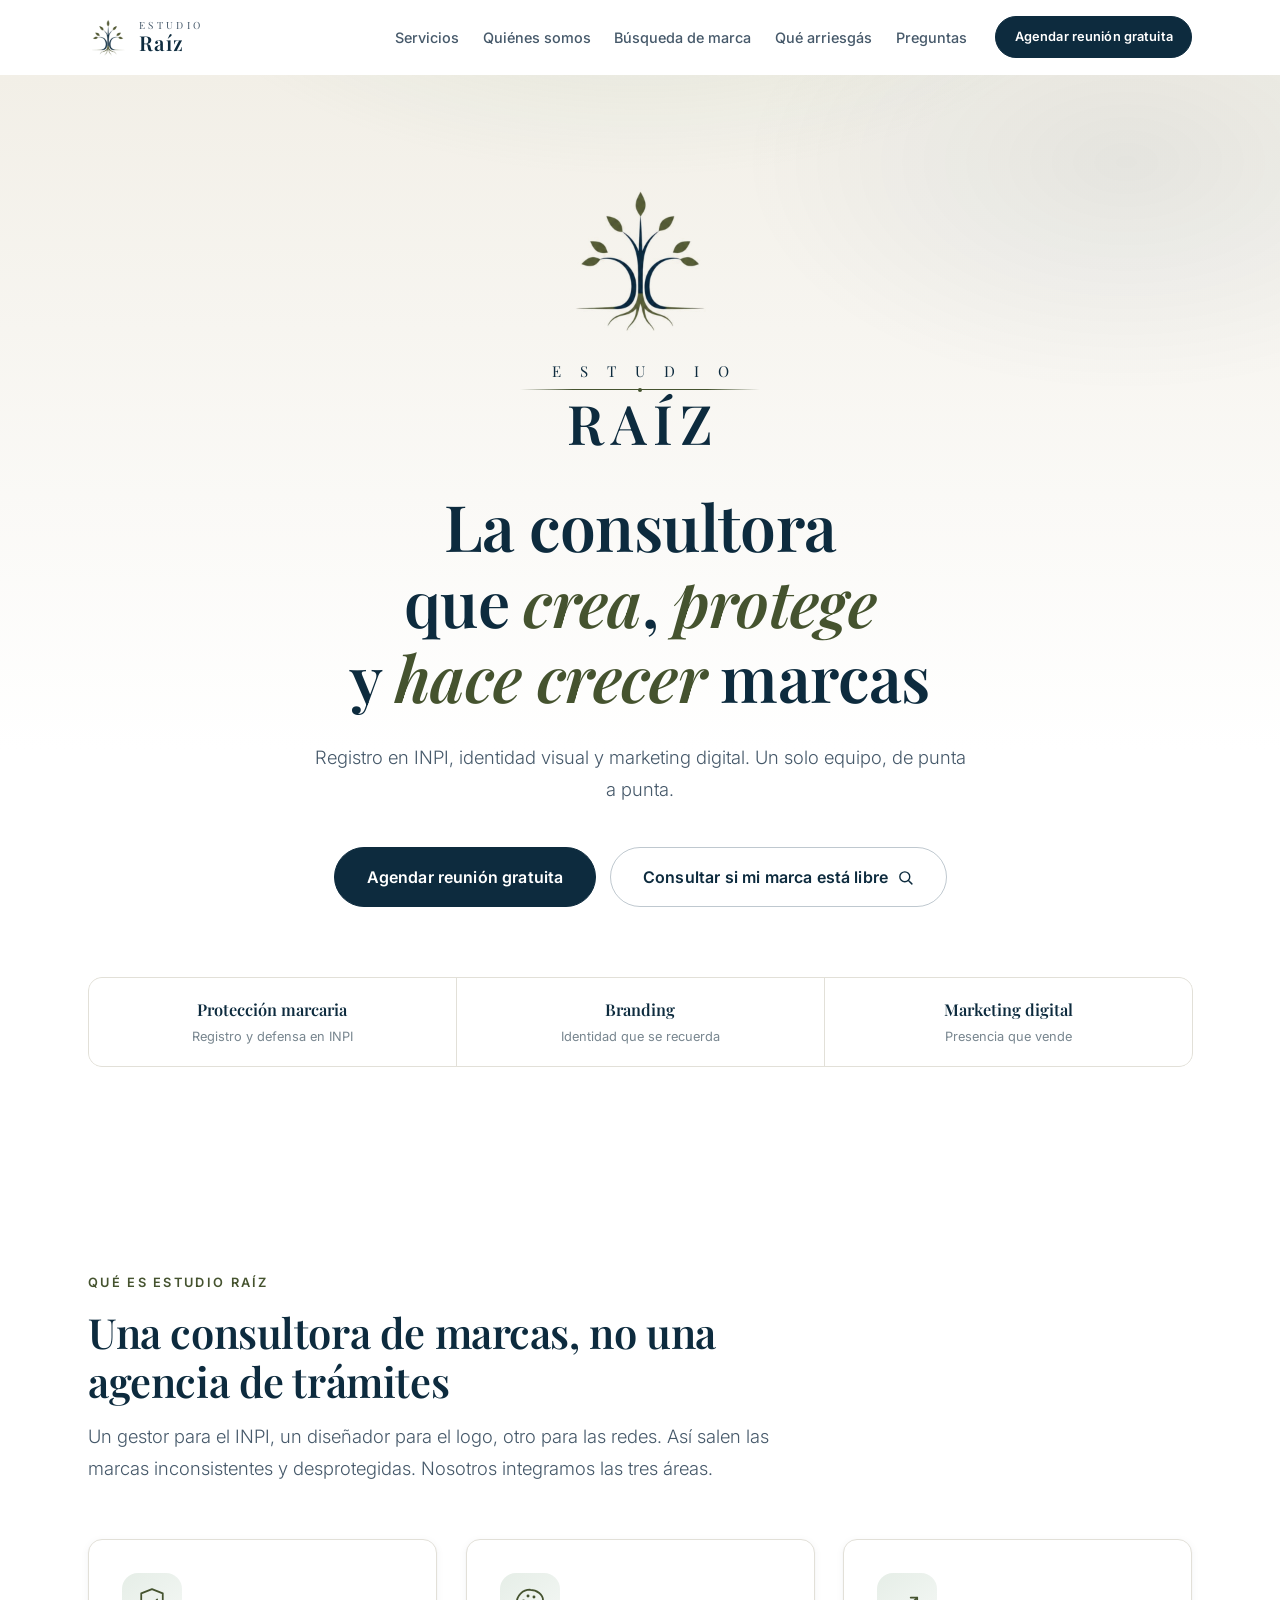
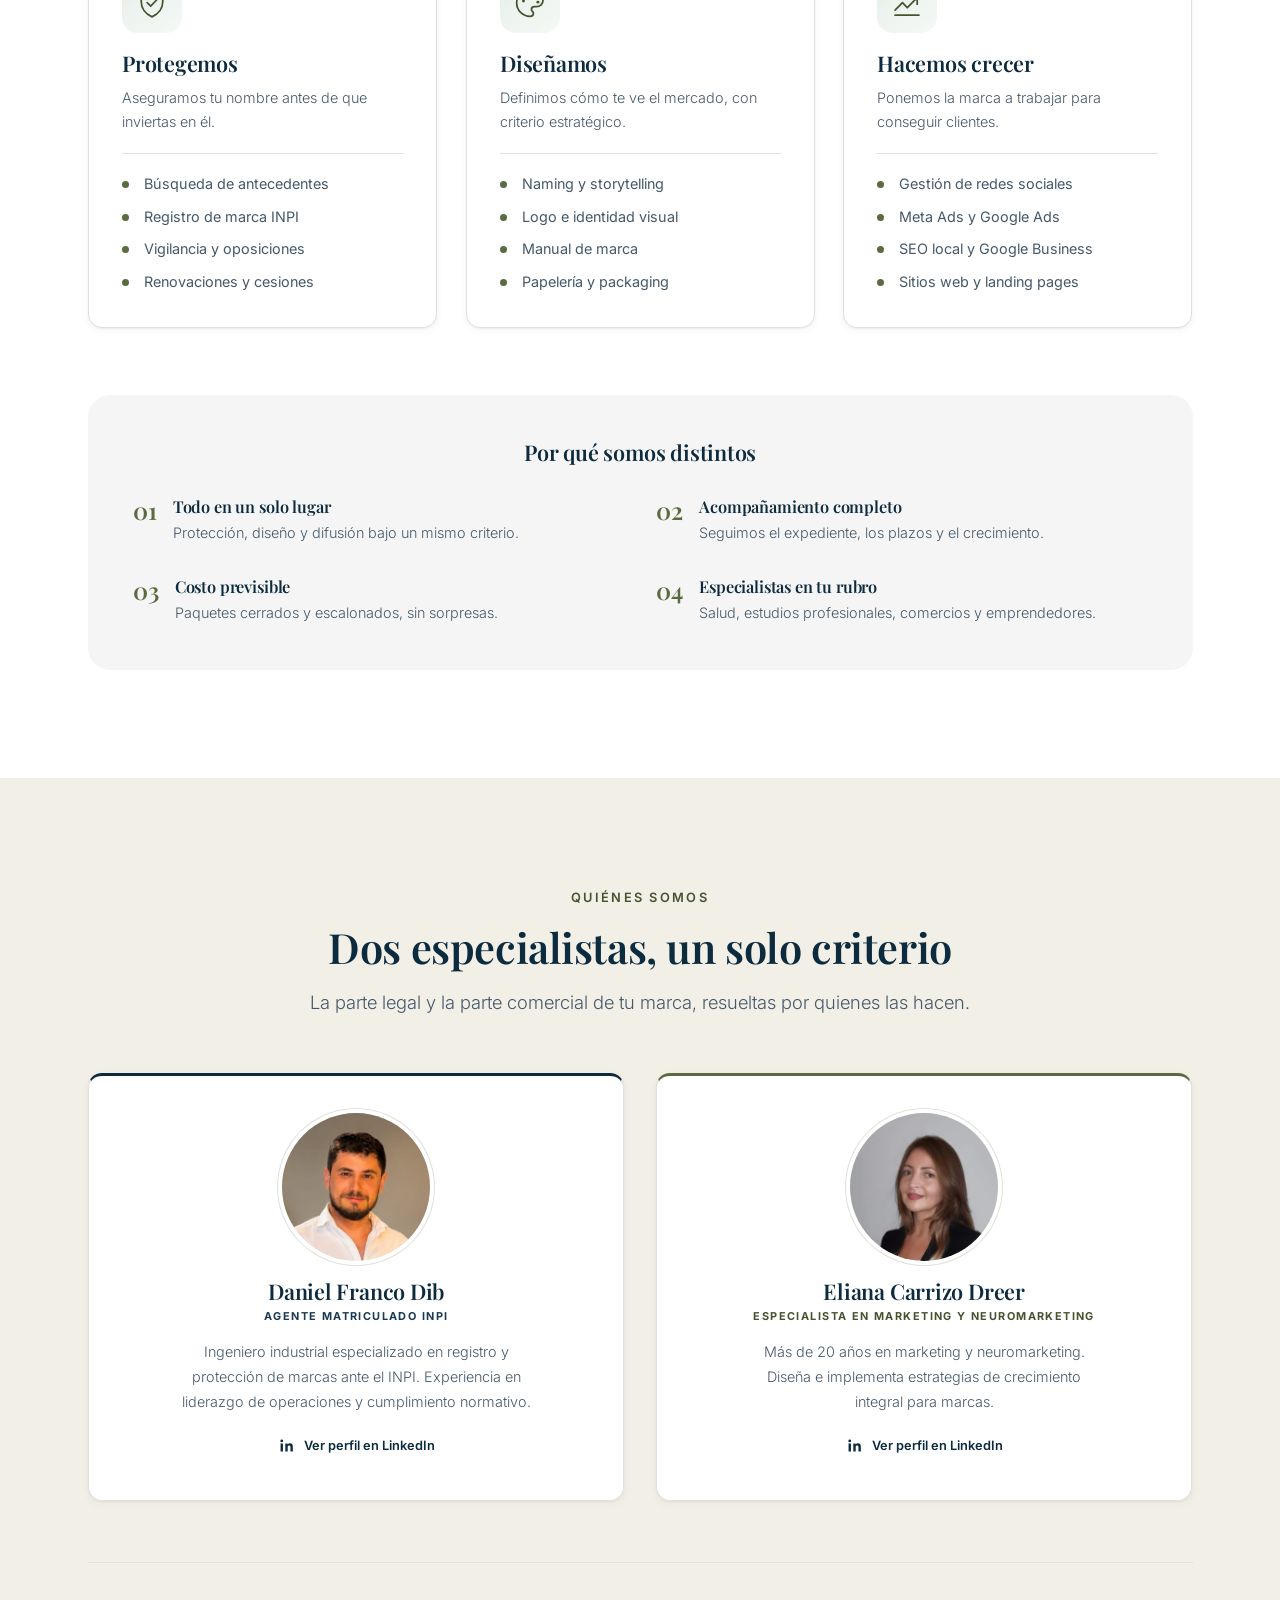
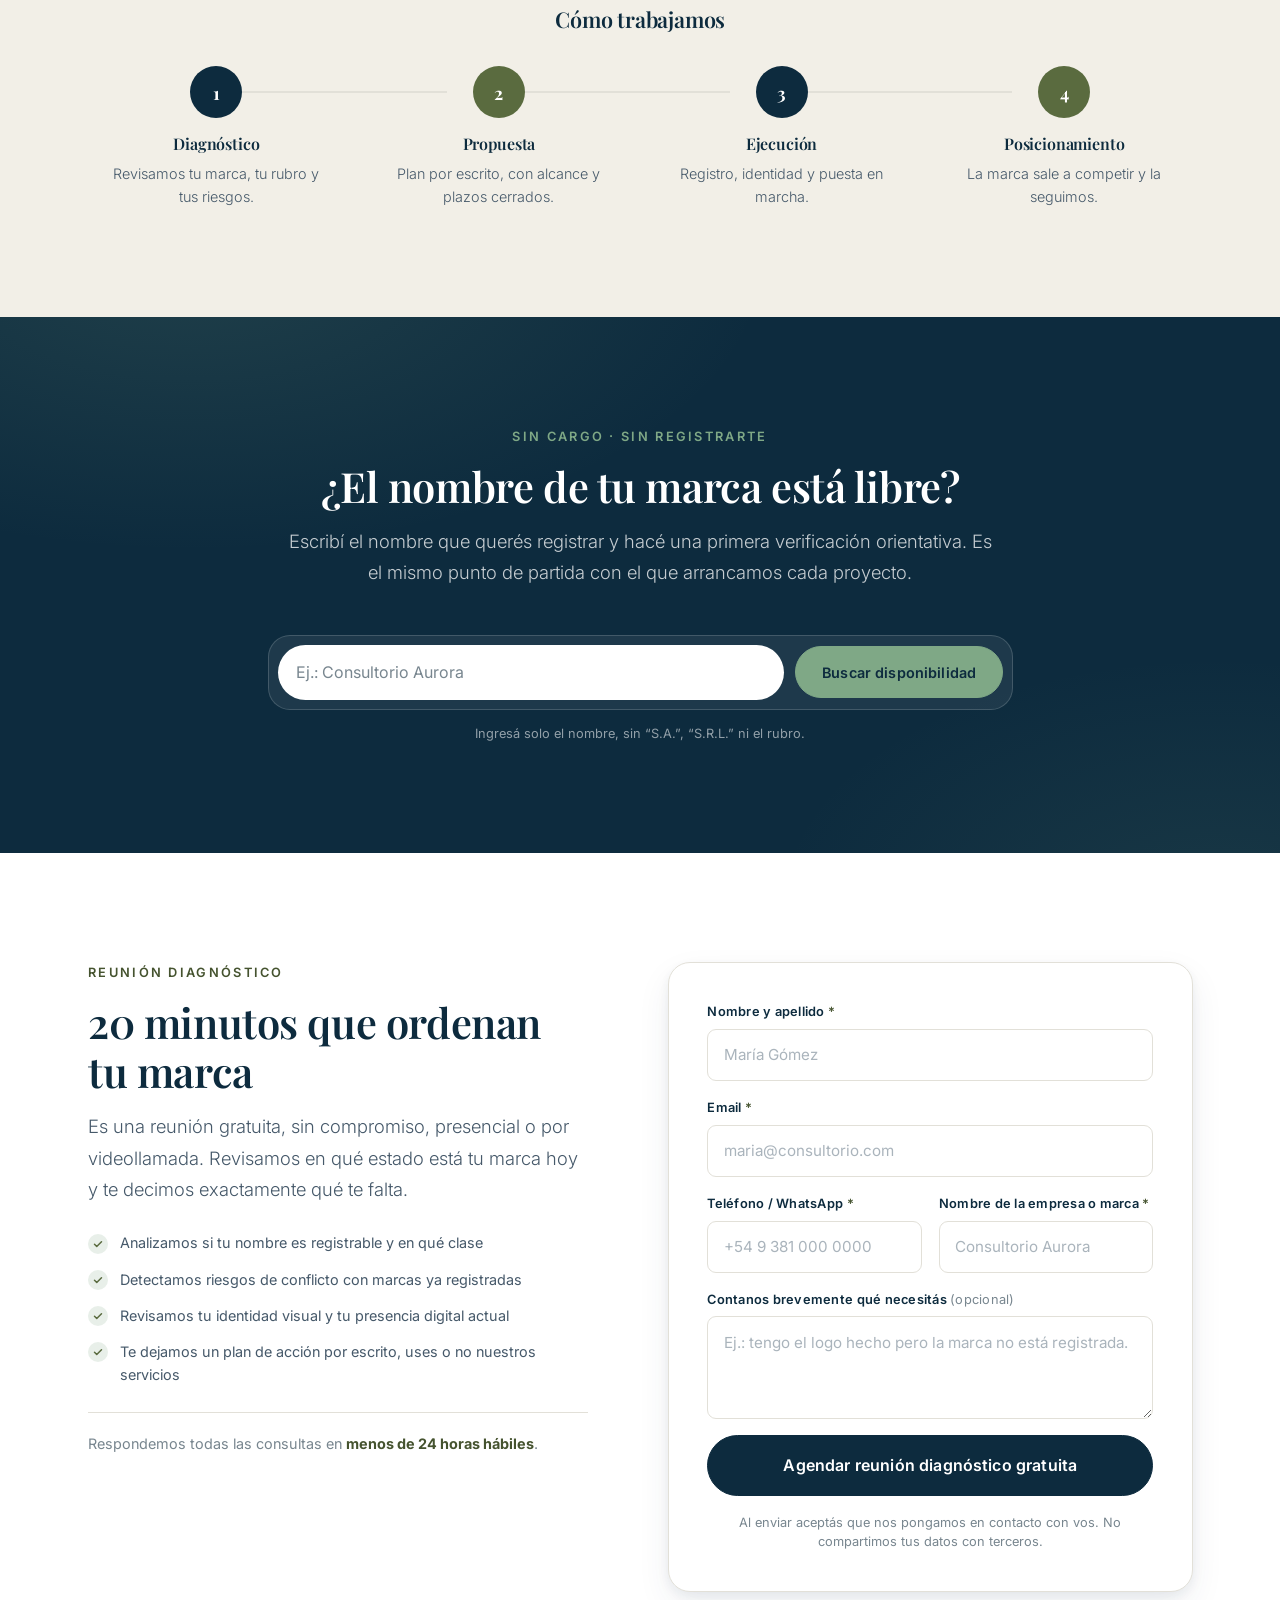
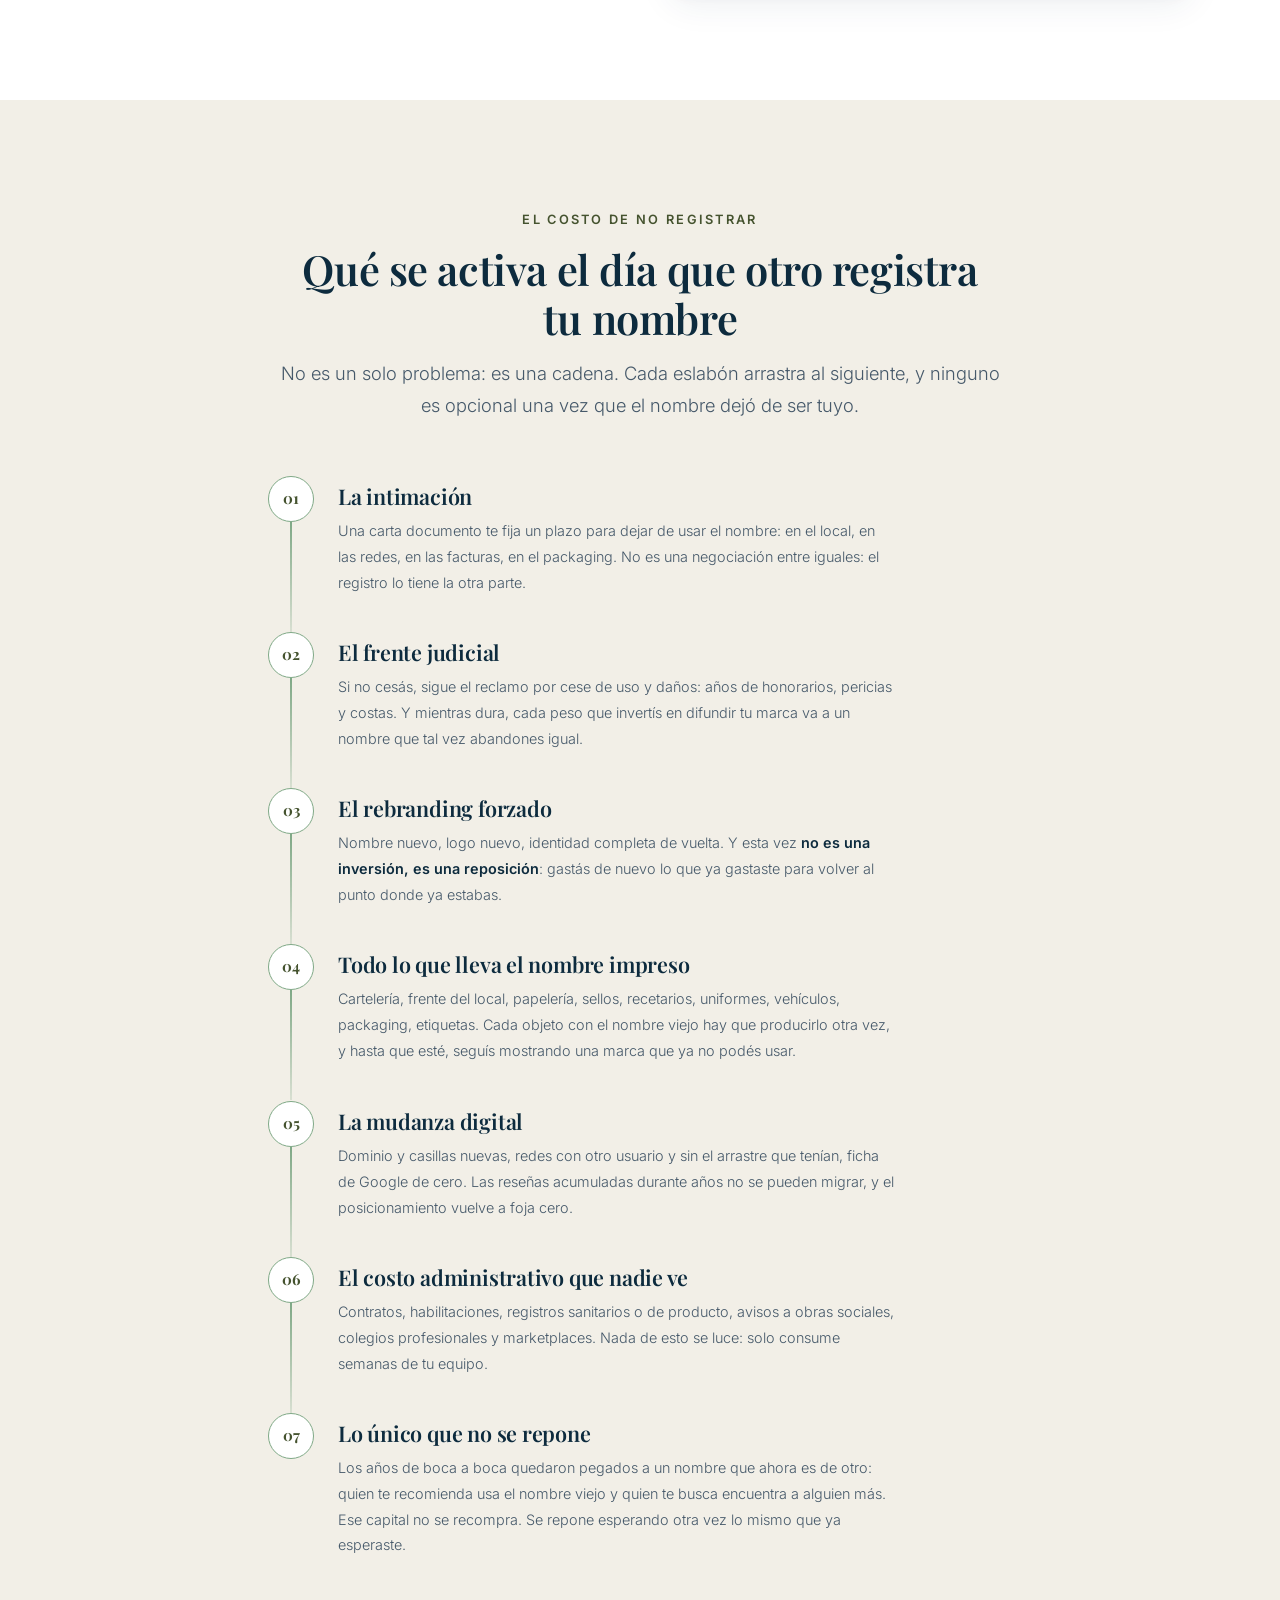
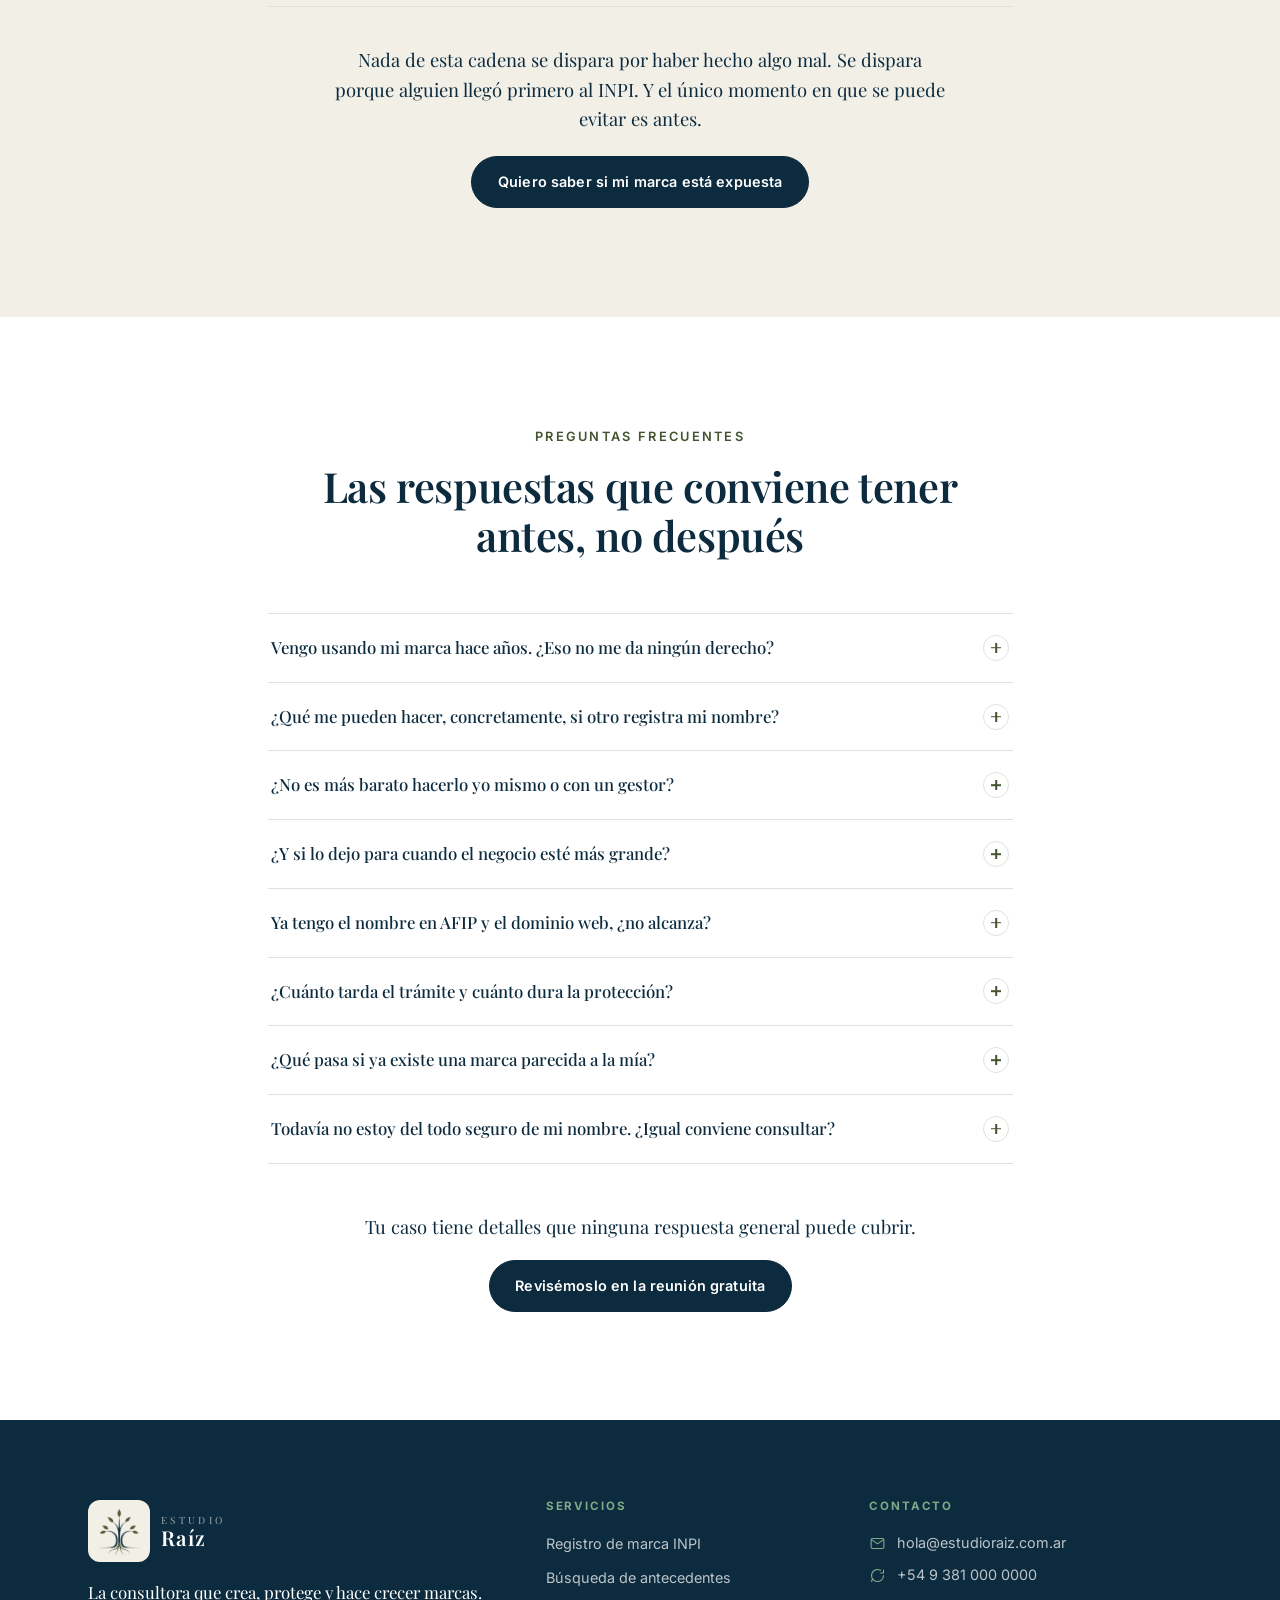
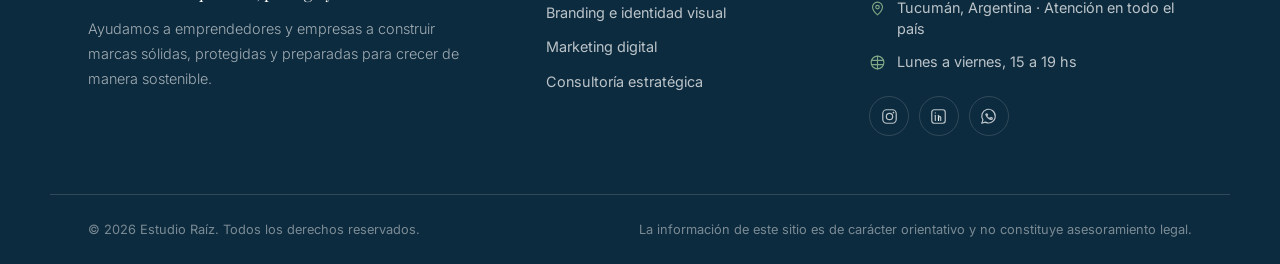
==== commit 0f3e2ad0: "Consulta real de marcas del INPI: API y herramienta interna El sitio pasa de ser puramente estático " ====
--- a/web/index.html
+++ b/web/index.html
@@ -85,8 +85,9 @@
     <nav class="nav" id="nav" aria-label="Navegación principal">
       <ul class="nav-list">
         <li><a href="#servicios">Servicios</a></li>
+        <li><a href="#quienes-somos">Quiénes somos</a></li>
         <li><a href="#busqueda">Búsqueda de marca</a></li>
-        <li><a href="#casos">Casos de éxito</a></li>
+        <li><a href="#riesgo">Qué arriesgás</a></li>
         <li><a href="#faq">Preguntas</a></li>
       </ul>
       <a class="btn btn--primary btn--sm nav-cta" href="#contacto">Agendar reunión gratuita</a>
@@ -123,9 +124,8 @@
       </h1>
 
       <p class="hero-sub reveal" data-delay="3">
-        Registro de marca en el INPI, identidad visual y marketing digital en un solo lugar.
-        Acompañamos a profesionales, emprendedores y pymes desde el nacimiento de su marca
-        hasta su posicionamiento en el mercado.
+        Registro en INPI, identidad visual y marketing digital.
+        Un solo equipo, de punta a punta.
       </p>
 
       <div class="hero-actions reveal" data-delay="4">
@@ -154,36 +154,46 @@
         <p class="eyebrow">Qué es Estudio Raíz</p>
         <h2 class="section-title">Una consultora de marcas, no una agencia de trámites</h2>
         <p class="section-lead">
-          La mayoría de los negocios resuelve su marca por partes: un gestor para el INPI, un diseñador para el logo,
-          alguien más para las redes. El resultado es una marca inconsistente, cara y desprotegida.
-          En Estudio Raíz integramos las tres áreas en un único proceso, con un solo equipo responsable.
+          Un gestor para el INPI, un diseñador para el logo, otro para las redes.
+          Así salen las marcas inconsistentes y desprotegidas. Nosotros integramos las tres áreas.
         </p>
       </header>
 
       <div class="cards-3">
         <article class="card reveal" data-delay="1">
           <span class="card-ico" aria-hidden="true">
-            <svg viewBox="0 0 24 24"><path d="M12 2.8 4.5 6v6c0 4.4 3.1 8.1 7.5 9.2 4.4-1.1 7.5-4.8 7.5-9.2V6L12 2.8Z"></path><path d="m8.8 12 2.2 2.2 4.2-4.4"></path></svg>
+            <!-- Gráfico 1a: escudo con check -->
+            <svg viewBox="0 0 60 60" class="svc-ico">
+              <path d="M30 5.5 11 13v14.8C11 39.6 18.9 49.6 30 54.5 41.1 49.6 49 39.6 49 27.8V13L30 5.5Z"></path>
+              <path d="m21.5 29.3 6.2 6.2L39 23.8"></path>
+            </svg>
           </span>
-          <h3>Protección de marca</h3>
-          <p>Antes de invertir en tu marca, la aseguramos. Búsqueda de antecedentes, registro en el INPI y defensa frente a terceros.</p>
+          <h3>Protegemos</h3>
+          <p>Aseguramos tu nombre antes de que inviertas en él.</p>
           <ul class="card-list">
             <li>Búsqueda de antecedentes</li>
             <li>Registro de marca INPI</li>
-            <li>Vigilancia marcaria y oposiciones</li>
+            <li>Vigilancia y oposiciones</li>
             <li>Renovaciones y cesiones</li>
           </ul>
         </article>
 
         <article class="card reveal" data-delay="2">
           <span class="card-ico" aria-hidden="true">
-            <svg viewBox="0 0 24 24"><path d="M12 21c4.9 0 9-3.4 9-7.6 0-3.9-3.2-6.6-7.2-6.6-1.6 0-2.4.6-3.6.6-1 0-1.6-.5-1.6-1.2 0-.6.3-1 .8-1.4"></path><circle cx="8" cy="12" r="1.3"></circle><circle cx="12" cy="9.4" r="1.3"></circle><circle cx="16" cy="12.6" r="1.3"></circle></svg>
+            <!-- Gráfico 1b: paleta de color -->
+            <svg viewBox="0 0 60 60" class="svc-ico">
+              <path d="M30 6.5C17 6.5 6.5 17 6.5 30S17 53.5 30 53.5c3.6 0 6-2.1 6-5 0-1.6-.8-2.6-1.7-3.6-.9-1-1.7-2-1.7-3.5 0-2.7 2.2-4.9 5-4.9h3.6c6.8 0 11.8-4.9 11.8-11.2 0-10-10.2-18.4-23-18.4Z"></path>
+              <circle cx="18.5" cy="26.5" r="2.6"></circle>
+              <circle cx="26.5" cy="17.5" r="2.6"></circle>
+              <circle cx="37" cy="19.5" r="2.6"></circle>
+              <circle cx="44" cy="28.5" r="2.6"></circle>
+            </svg>
           </span>
-          <h3>Branding e identidad</h3>
-          <p>Diseñamos cómo te ve el mercado: desde el nombre hasta la última pieza gráfica, con criterio estratégico.</p>
+          <h3>Diseñamos</h3>
+          <p>Definimos cómo te ve el mercado, con criterio estratégico.</p>
           <ul class="card-list">
             <li>Naming y storytelling</li>
-            <li>Diseño de logo e identidad visual</li>
+            <li>Logo e identidad visual</li>
             <li>Manual de marca</li>
             <li>Papelería y packaging</li>
           </ul>
@@ -191,10 +201,15 @@
 
         <article class="card reveal" data-delay="3">
           <span class="card-ico" aria-hidden="true">
-            <svg viewBox="0 0 24 24"><path d="M3.5 16.5 9 11l3.5 3.5L20.5 6"></path><path d="M15.5 6h5v5"></path><path d="M3.5 20.5h17"></path></svg>
+            <!-- Gráfico 1c: curva ascendente -->
+            <svg viewBox="0 0 60 60" class="svc-ico">
+              <path d="M9 42.5 22 29.5l8.5 8.5L48 20.5"></path>
+              <path d="M36.5 20.5H48V32"></path>
+              <path d="M9 51.5h42"></path>
+            </svg>
           </span>
-          <h3>Marketing digital</h3>
-          <p>Una vez que la marca existe y está protegida, la ponemos a trabajar para conseguir clientes.</p>
+          <h3>Hacemos crecer</h3>
+          <p>Ponemos la marca a trabajar para conseguir clientes.</p>
           <ul class="card-list">
             <li>Gestión de redes sociales</li>
             <li>Meta Ads y Google Ads</li>
@@ -211,28 +226,28 @@
             <span class="diff-num">01</span>
             <div>
               <h4>Todo en un solo lugar</h4>
-              <p>Protección, diseño y difusión bajo un mismo criterio. Nadie te deriva a un tercero a mitad del camino.</p>
+              <p>Protección, diseño y difusión bajo un mismo criterio.</p>
             </div>
           </li>
           <li>
             <span class="diff-num">02</span>
             <div>
               <h4>Acompañamiento completo</h4>
-              <p>No entregamos un archivo y desaparecemos: seguimos el expediente, los plazos y el crecimiento de la marca.</p>
+              <p>Seguimos el expediente, los plazos y el crecimiento.</p>
             </div>
           </li>
           <li>
             <span class="diff-num">03</span>
             <div>
-              <h4>Costo accesible y previsible</h4>
-              <p>Paquetes cerrados y escalonados, pensados para profesionales y pymes que recién empiezan a invertir en su marca.</p>
+              <h4>Costo previsible</h4>
+              <p>Paquetes cerrados y escalonados, sin sorpresas.</p>
             </div>
           </li>
           <li>
             <span class="diff-num">04</span>
             <div>
               <h4>Especialistas en tu rubro</h4>
-              <p>Trabajamos con médicos, odontólogos, psicólogos, abogados, contadores, arquitectos, comercios y emprendedores.</p>
+              <p>Salud, estudios profesionales, comercios y emprendedores.</p>
             </div>
           </li>
         </ul>
@@ -242,7 +257,98 @@
 
 
   <!-- ================================================================
-       3. BÚSQUEDA DE MARCA (simulada)
+       3. QUIÉNES SOMOS
+       ================================================================= -->
+  <section class="section section--cream" id="quienes-somos">
+    <div class="wrap">
+      <header class="section-head section-head--center reveal">
+        <p class="eyebrow">Quiénes somos</p>
+        <h2 class="section-title">Dos especialistas, un solo criterio</h2>
+        <p class="section-lead">
+          La parte legal y la parte comercial de tu marca, resueltas por quienes las hacen.
+        </p>
+      </header>
+
+      <div class="team">
+        <article class="member member--navy reveal" data-delay="1">
+          <img class="member-photo"
+               src="assets/img/daniel-franco-dib.jpg"
+               alt="Retrato de Daniel Franco Dib"
+               width="640" height="640" loading="lazy" decoding="async">
+          <h3 class="member-name">Daniel Franco Dib</h3>
+          <p class="member-role">Agente matriculado INPI</p>
+          <p class="member-bio">
+            Ingeniero industrial especializado en registro y protección de marcas ante el INPI.
+            Experiencia en liderazgo de operaciones y cumplimiento normativo.
+          </p>
+          <a class="member-link" href="https://www.linkedin.com/in/danielfdib/"
+             target="_blank" rel="noopener noreferrer">
+            <svg viewBox="0 0 24 24" aria-hidden="true" class="member-in">
+              <path d="M4.5 9.5h3v10h-3zM6 4.5a1.75 1.75 0 1 0 0 3.5 1.75 1.75 0 0 0 0-3.5Z"></path>
+              <path d="M10.5 9.5h2.9v1.4a3.2 3.2 0 0 1 2.9-1.6c2.4 0 3.7 1.5 3.7 4.3v5.9h-3v-5.2c0-1.4-.5-2.2-1.7-2.2-1 0-1.8.7-1.8 2.2v5.2h-3Z"></path>
+            </svg>
+            <span>Ver perfil en LinkedIn<span class="sr-only"> de Daniel Franco Dib</span></span>
+          </a>
+        </article>
+
+        <article class="member member--green reveal" data-delay="2">
+          <img class="member-photo"
+               src="assets/img/eliana-carrizo-dreer.jpg"
+               alt="Retrato de Eliana Carrizo Dreer"
+               width="640" height="640" loading="lazy" decoding="async">
+          <h3 class="member-name">Eliana Carrizo Dreer</h3>
+          <p class="member-role">Especialista en Marketing y Neuromarketing</p>
+          <p class="member-bio">
+            Más de 20 años en marketing y neuromarketing. Diseña e implementa estrategias
+            de crecimiento integral para marcas.
+          </p>
+          <a class="member-link" href="https://www.linkedin.com/in/elianacarrizodreer/"
+             target="_blank" rel="noopener noreferrer">
+            <svg viewBox="0 0 24 24" aria-hidden="true" class="member-in">
+              <path d="M4.5 9.5h3v10h-3zM6 4.5a1.75 1.75 0 1 0 0 3.5 1.75 1.75 0 0 0 0-3.5Z"></path>
+              <path d="M10.5 9.5h2.9v1.4a3.2 3.2 0 0 1 2.9-1.6c2.4 0 3.7 1.5 3.7 4.3v5.9h-3v-5.2c0-1.4-.5-2.2-1.7-2.2-1 0-1.8.7-1.8 2.2v5.2h-3Z"></path>
+            </svg>
+            <span>Ver perfil en LinkedIn<span class="sr-only"> de Eliana Carrizo Dreer</span></span>
+          </a>
+        </article>
+      </div>
+
+      <!-- ============================================================
+           Gráfico 2: proceso de 4 pasos.
+           Va en HTML + CSS y no en un SVG único porque tiene que
+           pasar de fila horizontal a columna en mobile.
+           ============================================================ -->
+      <div class="process-wrap reveal">
+        <h3 class="process-title">Cómo trabajamos</h3>
+        <ol class="process">
+          <li class="process-step">
+            <span class="process-dot" aria-hidden="true">1</span>
+            <h4>Diagnóstico</h4>
+            <p>Revisamos tu marca, tu rubro y tus riesgos.</p>
+          </li>
+          <li class="process-step">
+            <span class="process-dot" aria-hidden="true">2</span>
+            <h4>Propuesta</h4>
+            <p>Plan por escrito, con alcance y plazos cerrados.</p>
+          </li>
+          <li class="process-step">
+            <span class="process-dot" aria-hidden="true">3</span>
+            <h4>Ejecución</h4>
+            <p>Registro, identidad y puesta en marcha.</p>
+          </li>
+          <li class="process-step">
+            <span class="process-dot" aria-hidden="true">4</span>
+            <h4>Posicionamiento</h4>
+            <p>La marca sale a competir y la seguimos.</p>
+          </li>
+        </ol>
+      </div>
+    </div>
+  </section>
+
+
+  <!-- ================================================================
+       4. BÚSQUEDA DE MARCA (simulada)
        ================================================================= -->
   <section class="section section--dark" id="busqueda">
     <div class="wrap wrap--narrow">
@@ -298,7 +404,7 @@
 
 
   <!-- ================================================================
-       4. FORMULARIO DE CONTACTO
+       5. FORMULARIO DE CONTACTO
        ================================================================= -->
   <section class="section section--light" id="contacto">
     <div class="wrap contact-grid">
@@ -393,106 +499,215 @@
 
 
   <!-- ================================================================
-       5. CASOS DE ÉXITO
+       6. EL COSTO DE NO REGISTRAR
+       ----------------------------------------------------------------
+       Reemplaza a la sección de casos de éxito, que usaba clientes
+       ficticios. Todo lo que se afirma acá es verificable: es la
+       secuencia real de consecuencias de perder la titularidad del
+       nombre. No se citan importes a propósito.
        ================================================================= -->
-  <section class="section section--cream" id="casos">
-    <div class="wrap">
+  <section class="section section--cream" id="riesgo">
+    <div class="wrap wrap--narrow">
       <header class="section-head section-head--center reveal">
-        <p class="eyebrow">Casos de éxito</p>
-        <h2 class="section-title">Marcas que pasaron de existir a competir</h2>
-        <p class="section-lead">Tres proyectos que muestran cómo se ve el proceso completo: proteger, ordenar y hacer crecer.</p>
+        <p class="eyebrow">El costo de no registrar</p>
+        <h2 class="section-title">Qué se activa el día que otro registra tu nombre</h2>
+        <p class="section-lead">
+          No es un solo problema: es una cadena. Cada eslabón arrastra al siguiente, y ninguno es opcional
+          una vez que el nombre dejó de ser tuyo.
+        </p>
       </header>
 
-      <div class="cards-3 cases">
-        <article class="case reveal" data-delay="1">
-          <p class="case-tag">Salud · Odontología</p>
-          <h3 class="case-name">Dra. Martina García</h3>
-          <p class="case-role">Consultorio odontológico</p>
-
-          <div class="case-metric">
-            <span class="metric-value" data-count="150" data-prefix="+" data-suffix="%">+150%</span>
-            <span class="metric-label">de consultas en 6 meses</span>
-          </div>
-
-          <dl class="case-detail">
-            <dt>Situación</dt>
-            <dd>Buen boca a boca, pero sin nada que la diferenciara de otros consultorios de la zona.</dd>
-            <dt>Solución</dt>
-            <dd>Registro de la marca en INPI, rediseño completo de identidad visual y alta optimizada en Google Maps.</dd>
-            <dt>Resultado</dt>
-            <dd>Más del doble de consultas en seis meses. Los pacientes nuevos llegan a una marca que ya se ve profesional.</dd>
-          </dl>
-        </article>
-
-        <article class="case reveal" data-delay="2">
-          <p class="case-tag">Servicios profesionales · Legal</p>
-          <h3 class="case-name">López y Asociados</h3>
-          <p class="case-role">Estudio jurídico</p>
-
-          <div class="case-metric">
-            <span class="metric-value" data-count="80" data-prefix="+" data-suffix="%">+80%</span>
-            <span class="metric-label">de casos nuevos</span>
-          </div>
-
-          <dl class="case-detail">
-            <dt>Situación</dt>
-            <dd>Una marca envejecida, heredada de los años noventa, y prácticamente sin presencia digital.</dd>
-            <dt>Solución</dt>
-            <dd>Renovación integral del branding, posicionamiento en redes profesionales y trabajo de SEO local.</dd>
-            <dt>Resultado</dt>
-            <dd>80% más de casos nuevos y primera página de resultados para las búsquedas de su especialidad en la ciudad.</dd>
-          </dl>
-        </article>
-
-        <article class="case reveal" data-delay="3">
-          <p class="case-tag">Comercio · Emprendedora</p>
-          <h3 class="case-name">Lucía M.</h3>
-          <p class="case-role">Accesorios y diseño</p>
-
-          <div class="case-metric">
-            <span class="metric-value" data-count="200" data-prefix="+" data-suffix="%">+200%</span>
-            <span class="metric-label">en ventas en 4 meses</span>
-          </div>
-
-          <dl class="case-detail">
-            <dt>Situación</dt>
-            <dd>Vendía bien por redes, pero sin marca registrada: cualquiera podía apropiarse del nombre que había construido.</dd>
-            <dt>Solución</dt>
-            <dd>Registro de marca en INPI, manual de marca y gestión profesional de contenidos.</dd>
-            <dt>Resultado</dt>
-            <dd>Pasó de ventas puntuales a una tienda online estable, con el triple de facturación en cuatro meses.</dd>
-          </dl>
-        </article>
-      </div>
-
-      <p class="cases-note reveal">
-      </p>
+      <ol class="cascade">
+        <li class="cascade-step reveal">
+          <span class="cascade-num" aria-hidden="true">01</span>
+          <div class="cascade-body">
+            <h3>La intimación</h3>
+            <p>
+              Una carta documento te fija un plazo para dejar de usar el nombre: en el local, en las redes, en
+              las facturas, en el packaging. No es una negociación entre iguales: el registro lo tiene la otra parte.
+            </p>
+          </div>
+        </li>
+
+        <li class="cascade-step reveal">
+          <span class="cascade-num" aria-hidden="true">02</span>
+          <div class="cascade-body">
+            <h3>El frente judicial</h3>
+            <p>
+              Si no cesás, sigue el reclamo por cese de uso y daños: años de honorarios, pericias y costas. Y
+              mientras dura, cada peso que invertís en difundir tu marca va a un nombre que tal vez abandones igual.
+            </p>
+          </div>
+        </li>
+
+        <li class="cascade-step reveal">
+          <span class="cascade-num" aria-hidden="true">03</span>
+          <div class="cascade-body">
+            <h3>El rebranding forzado</h3>
+            <p>
+              Nombre nuevo, logo nuevo, identidad completa de vuelta. Y esta vez
+              <strong>no es una inversión, es una reposición</strong>: gastás de nuevo lo que ya gastaste para
+              volver al punto donde ya estabas.
+            </p>
+          </div>
+        </li>
+
+        <li class="cascade-step reveal">
+          <span class="cascade-num" aria-hidden="true">04</span>
+          <div class="cascade-body">
+            <h3>Todo lo que lleva el nombre impreso</h3>
+            <p>
+              Cartelería, frente del local, papelería, sellos, recetarios, uniformes, vehículos, packaging,
+              etiquetas. Cada objeto con el nombre viejo hay que producirlo otra vez, y hasta que esté, seguís
+              mostrando una marca que ya no podés usar.
+            </p>
+          </div>
+        </li>
+
+        <li class="cascade-step reveal">
+          <span class="cascade-num" aria-hidden="true">05</span>
+          <div class="cascade-body">
+            <h3>La mudanza digital</h3>
+            <p>
+              Dominio y casillas nuevas, redes con otro usuario y sin el arrastre que tenían, ficha de Google de
+              cero. Las reseñas acumuladas durante años no se pueden migrar, y el posicionamiento vuelve a foja cero.
+            </p>
+          </div>
+        </li>
+
+        <li class="cascade-step reveal">
+          <span class="cascade-num" aria-hidden="true">06</span>
+          <div class="cascade-body">
+            <h3>El costo administrativo que nadie ve</h3>
+            <p>
+              Contratos, habilitaciones, registros sanitarios o de producto, avisos a obras sociales, colegios
+              profesionales y marketplaces. Nada de esto se luce: solo consume semanas de tu equipo.
+            </p>
+          </div>
+        </li>
+
+        <li class="cascade-step reveal">
+          <span class="cascade-num" aria-hidden="true">07</span>
+          <div class="cascade-body">
+            <h3>Lo único que no se repone</h3>
+            <p>
+              Los años de boca a boca quedaron pegados a un nombre que ahora es de otro: quien te recomienda usa
+              el nombre viejo y quien te busca encuentra a alguien más. Ese capital no se recompra. Se repone
+              esperando otra vez lo mismo que ya esperaste.
+            </p>
+          </div>
+        </li>
+      </ol>
+
+      <div class="cascade-close reveal">
+        <p>
+          Nada de esta cadena se dispara por haber hecho algo mal. Se dispara porque alguien llegó primero al
+          INPI. Y el único momento en que se puede evitar es antes.
+        </p>
+        <a class="btn btn--primary" href="#contacto">Quiero saber si mi marca está expuesta</a>
+      </div>
     </div>
   </section>
 
 
   <!-- ================================================================
-       6. FAQ
+       7. FAQ
        ================================================================= -->
   <section class="section section--light" id="faq">
     <div class="wrap wrap--narrow">
       <header class="section-head section-head--center reveal">
         <p class="eyebrow">Preguntas frecuentes</p>
-        <h2 class="section-title">Lo que todos preguntan antes de registrar</h2>
+        <h2 class="section-title">Las respuestas que conviene tener antes, no después</h2>
       </header>
 
       <div class="faq reveal">
         <details class="faq-item">
           <summary>
-            <span>¿Por qué debería registrar mi marca si ya la vengo usando?</span>
+            <span>Vengo usando mi marca hace años. ¿Eso no me da ningún derecho?</span>
             <span class="faq-ico" aria-hidden="true"></span>
           </summary>
           <div class="faq-body">
             <p>
-              Porque usar un nombre no te da la propiedad sobre él. En Argentina el derecho exclusivo nace con el
-              registro en el INPI: quien lo obtiene primero puede impedir que los demás usen esa marca, incluso a
-              quien la venía usando desde antes. Registrarla te permite defenderla, licenciarla, venderla y sumarla
-              como un activo del negocio.
+              Es la creencia que más caro sale. En Argentina el derecho exclusivo
+              <strong>nace con el registro, no con el uso</strong>: quien registra primero puede impedirle
+              usar la marca al resto, incluso a quien la venía usando desde antes.
+            </p>
+            <p>
+              Y la antigüedad juega en tu contra. Cuanto más años lleva tu nombre en la calle, más vale y más
+              atractivo se vuelve para que otro lo registre. El trabajo de años es justamente lo que lo
+              convierte en un objetivo.
+            </p>
+          </div>
+        </details>
+
+        <details class="faq-item">
+          <summary>
+            <span>¿Qué me pueden hacer, concretamente, si otro registra mi nombre?</span>
+            <span class="faq-ico" aria-hidden="true"></span>
+          </summary>
+          <div class="faq-body">
+            <p>
+              Puede intimarte por carta documento y, si no cesás, reclamarte judicialmente el cese de uso y los
+              daños. En los hechos: rehacer tu identidad, reponer todo lo impreso, mudar tu presencia digital y
+              actualizar contratos y habilitaciones. Todo junto, y en el momento que elige otro.
+            </p>
+            <p>
+              La cadena completa está detallada en <a href="#riesgo">qué se activa el día que otro registra tu
+              nombre</a>.
+            </p>
+          </div>
+        </details>
+
+        <details class="faq-item">
+          <summary>
+            <span>¿No es más barato hacerlo yo mismo o con un gestor?</span>
+            <span class="faq-ico" aria-hidden="true"></span>
+          </summary>
+          <div class="faq-body">
+            <p>
+              Presentar la solicitud lo puede hacer cualquiera. El problema es que el formulario no avisa cuando
+              te equivocás: elegir mal las clases o no detectar un antecedente produce un registro que
+              <strong>parece válido durante años</strong> y falla justo el día que lo necesitás.
+            </p>
+            <p>
+              Corregirlo implica presentar de nuevo, con una fecha de prioridad nueva: perdés todo el tiempo
+              ganado. El ahorro inicial se paga con lo único que no se puede recomprar, que es la antigüedad.
+            </p>
+          </div>
+        </details>
+
+        <details class="faq-item">
+          <summary>
+            <span>¿Y si lo dejo para cuando el negocio esté más grande?</span>
+            <span class="faq-ico" aria-hidden="true"></span>
+          </summary>
+          <div class="faq-body">
+            <p>
+              Registrar cuesta lo mismo hoy que en tres años, pero <strong>lo que arriesgás se multiplica</strong>.
+              Hoy cambiarías un logo y un usuario de Instagram. En tres años, cartelería, packaging, uniformes,
+              dominio, reseñas y la cabeza de todos tus clientes.
+            </p>
+            <p>
+              Y crecer es lo que te hace visible: cuanto mejor te va, más gente ve que ese nombre funciona y está
+              libre. Esperar a ser grande es esperar al momento en que más tenés para perder.
+            </p>
+          </div>
+        </details>
+
+        <details class="faq-item">
+          <summary>
+            <span>Ya tengo el nombre en AFIP y el dominio web, ¿no alcanza?</span>
+            <span class="faq-ico" aria-hidden="true"></span>
+          </summary>
+          <div class="faq-body">
+            <p>
+              No, y el malentendido es caro porque da una seguridad que no existe. La inscripción impositiva, la
+              razón social y el dominio son tres trámites distintos, en tres organismos distintos.
+              <strong>Ninguno te da exclusividad sobre el nombre frente a terceros.</strong>
+            </p>
+            <p>
+              Podés estar perfectamente inscripto en los tres y recibir igual una intimación del titular de la
+              marca.
             </p>
           </div>
         </details>
@@ -504,10 +719,13 @@
           </summary>
           <div class="faq-body">
             <p>
-              Si nadie se opone y el INPI no formula observaciones, el registro suele resolverse en un plazo aproximado
-              de 12 a 18 meses. La buena noticia es que la protección se cuenta desde la fecha de presentación, así que
-              tu prioridad queda tomada desde el día uno. Una vez concedida, la marca dura <strong>10 años</strong> y se
-              puede renovar indefinidamente por períodos iguales.
+              Si nadie se opone ni hay observaciones, suele resolverse en 12 a 18 meses. Concedida, la marca dura
+              <strong>10 años</strong> y se renueva indefinidamente.
+            </p>
+            <p>
+              Lo que más importa es otro dato: <strong>la prioridad se cuenta desde que se presenta</strong>, no
+              desde que se concede. Es una fila, y el lugar se toma presentando. Cada día sin presentar es un día
+              en que otro puede ponerse adelante.
             </p>
           </div>
         </details>
@@ -519,34 +737,39 @@
           </summary>
           <div class="faq-body">
             <p>
-              No siempre es un problema. Las marcas se registran por clases de productos y servicios, y un nombre similar
-              en un rubro totalmente distinto puede convivir sin conflicto. Por eso el primer paso es siempre la búsqueda
-              de antecedentes: analizamos coincidencias idénticas, similitudes fonéticas y gráficas dentro de tu clase, y
-              te decimos si conviene avanzar, ajustar el nombre o defenderlo. Si aparece una oposición, te acompañamos en
-              la negociación o la contestación.
+              No siempre. Las marcas se registran por clases, y un nombre similar en un rubro distinto puede
+              convivir sin conflicto. Por eso el primer paso es la búsqueda de antecedentes: coincidencias
+              idénticas, fonéticas y gráficas dentro de tu clase.
+            </p>
+            <p>
+              Lo importante es el orden. Averiguarlo ahora es información para decidir; averiguarlo con la
+              intimación en la mano es un problema que ya tenés.
             </p>
           </div>
         </details>
 
         <details class="faq-item">
           <summary>
-            <span>Ya tengo el nombre en AFIP y en el dominio web, ¿no alcanza?</span>
+            <span>Todavía no estoy del todo seguro de mi nombre. ¿Igual conviene consultar?</span>
             <span class="faq-ico" aria-hidden="true"></span>
           </summary>
           <div class="faq-body">
             <p>
-              No. La inscripción impositiva, la razón social y el dominio de internet son trámites distintos, con efectos
-              distintos. Ninguno te da la exclusividad sobre el nombre comercial frente a terceros. Es habitual ver
-              negocios que tuvieron que cambiar de nombre —y perder todo lo invertido en cartelería, redes y reputación—
-              porque otro registró la marca primero.
+              Es el mejor momento, de lejos. La búsqueda de antecedentes te dice si vale la pena seguir
+              invirtiendo en ese nombre o si conviene ajustarlo antes de que exista en algún lado.
+            </p>
+            <p>
+              Cambiar un nombre que todavía está en tu cabeza no cuesta nada. Cambiarlo cuando ya está en la
+              fachada y en la boca de tus clientes cuesta todo lo de arriba. Misma decisión, dos precios
+              completamente distintos.
             </p>
           </div>
         </details>
       </div>
 
       <div class="faq-cta reveal">
-        <p>¿Tenés otra duda sobre tu caso puntual?</p>
-        <a class="btn btn--primary" href="#contacto">Resolvela en la reunión gratuita</a>
+        <p>Tu caso tiene detalles que ninguna respuesta general puede cubrir.</p>
+        <a class="btn btn--primary" href="#contacto">Revisémoslo en la reunión gratuita</a>
       </div>
     </div>
   </section>
--- a/web/assets/css/styles.css
+++ b/web/assets/css/styles.css
@@ -11,13 +11,14 @@
    06. Header y navegación
    07. Hero
    08. Secciones y tarjetas
-   09. Búsqueda de marca
-   10. Formulario
-   11. Casos de éxito
-   12. FAQ
-   13. Footer
-   14. Animaciones (reveal)
-   15. Responsive
+   09. Quiénes somos (equipo y proceso)
+   10. Búsqueda de marca
+   11. Formulario
+   12. Cascada de consecuencias
+   13. FAQ
+   14. Footer
+   15. Animaciones (reveal)
+   16. Responsive
    =================================================================== */
 
 
@@ -584,20 +585,23 @@
 .card-ico {
   display: grid;
   place-items: center;
-  width: 50px; height: 50px;
+  width: 60px; height: 60px;
   margin-bottom: 1.15rem;
-  border-radius: 13px;
+  border-radius: 16px;
   background: linear-gradient(145deg, rgba(127,168,134,.20), rgba(127,168,134,.07));
   color: var(--green-deep);
 }
-.card-ico svg {
-  width: 25px; height: 25px;
+/* Los íconos de servicio usan viewBox de 60 unidades, así que el
+   stroke-width va en esa escala y no en la de 24. */
+.card-ico .svc-ico {
+  width: 34px; height: 34px;
   fill: none;
   stroke: currentColor;
-  stroke-width: 1.6;
+  stroke-width: 3.1;
   stroke-linecap: round;
   stroke-linejoin: round;
 }
+.card-ico .svc-ico circle { fill: currentColor; stroke: none; }
 
 .card h3 {
   font-size: var(--fs-h3);
@@ -676,7 +680,160 @@
 
 
 /* ==================================================================
-   09. BÚSQUEDA DE MARCA
+   09. QUIÉNES SOMOS
+   =================================================================== */
+.team {
+  display: grid;
+  grid-template-columns: 1fr;
+  gap: clamp(1.2rem, .8rem + 1.6vw, 2rem);
+}
+
+.member {
+  background: var(--white);
+  border: 1px solid var(--line);
+  border-top: 3px solid var(--line);
+  border-radius: var(--radius);
+  padding: clamp(1.6rem, 1.2rem + 1.4vw, 2.3rem);
+  box-shadow: var(--shadow-sm);
+  text-align: center;
+  transition: transform var(--t-base), box-shadow var(--t-base);
+}
+.member:hover { transform: translateY(-4px); box-shadow: var(--shadow-md); }
+.member--navy  { border-top-color: var(--navy); }
+.member--green { border-top-color: var(--green); }
+
+.member-photo {
+  width: clamp(112px, 8rem + 2vw, 148px);
+  /* height:auto es imprescindible: sin él gana el atributo height="640"
+     del HTML y el aspect-ratio queda sin efecto. */
+  height: auto;
+  aspect-ratio: 1;
+  border-radius: 50%;
+  object-fit: cover;
+  margin: 0 auto 1.15rem;
+  display: block;
+  background: var(--gray);
+  box-shadow: 0 0 0 4px var(--white), 0 0 0 5px var(--line);
+  transition: transform var(--t-base);
+}
+.member:hover .member-photo { transform: scale(1.04); }
+
+.member-name {
+  font-size: var(--fs-h3);
+  margin-bottom: .2rem;
+}
+.member-role {
+  font-size: .68rem;
+  font-weight: 700;
+  letter-spacing: .13em;
+  text-transform: uppercase;
+  margin-bottom: .9rem;
+}
+.member--navy  .member-role { color: var(--navy-soft); }
+.member--green .member-role { color: var(--green-deep); }
+
+.member-bio {
+  font-size: var(--fs-sm);
+  color: var(--text-soft);
+  font-weight: 300;
+  line-height: 1.72;
+  max-width: 40ch;
+  margin: 0 auto 1.3rem;
+}
+
+.member-link {
+  display: inline-flex;
+  align-items: center;
+  gap: .5rem;
+  font-size: var(--fs-xs);
+  font-weight: 600;
+  color: var(--navy);
+  transition: color var(--t-fast);
+}
+.member-link:hover { color: var(--green-deep); }
+.member-in {
+  width: 19px; height: 19px;
+  fill: currentColor;
+  flex-shrink: 0;
+}
+
+/* --- Proceso de 4 pasos --- */
+.process-wrap {
+  margin-top: clamp(2.4rem, 1.8rem + 2.6vw, 4rem);
+  padding-top: clamp(1.8rem, 1.3rem + 1.8vw, 2.8rem);
+  border-top: 1px solid var(--line);
+}
+.process-title {
+  font-size: var(--fs-h3);
+  text-align: center;
+  margin-bottom: clamp(1.4rem, 1rem + 1.4vw, 2.2rem);
+}
+
+.process {
+  --pdot: 52px;
+  list-style: none;
+  margin: 0;
+  padding: 0;
+  display: grid;
+  grid-template-columns: 1fr;
+  gap: 0;
+}
+
+.process-step {
+  position: relative;
+  display: grid;
+  grid-template-columns: var(--pdot) 1fr;
+  align-items: start;
+  gap: 1rem;
+  padding-bottom: 1.7rem;
+  text-align: left;
+}
+.process-step:last-child { padding-bottom: 0; }
+
+/* Conector: vertical mientras la lista está apilada */
+.process-step::before {
+  content: "";
+  position: absolute;
+  left: calc(var(--pdot) / 2 - 1px);
+  top: var(--pdot);
+  bottom: 0;
+  width: 2px;
+  background: var(--line);
+}
+.process-step:last-child::before { display: none; }
+
+.process-dot {
+  position: relative;
+  z-index: 1;
+  width: var(--pdot);
+  height: var(--pdot);
+  display: grid;
+  place-items: center;
+  border-radius: 50%;
+  font-family: var(--font-serif);
+  font-size: 1.1rem;
+  font-weight: 700;
+  color: var(--white);
+}
+/* Alternancia navy → green → navy → green */
+.process-step:nth-child(odd)  .process-dot { background: var(--navy); }
+.process-step:nth-child(even) .process-dot { background: var(--green); }
+
+.process-step h4 {
+  font-size: 1rem;
+  margin-bottom: .3rem;
+  padding-top: .75rem;
+}
+.process-step p {
+  font-size: var(--fs-sm);
+  color: var(--text-soft);
+  font-weight: 300;
+  line-height: 1.6;
+}
+
+
+/* ==================================================================
+   10. BÚSQUEDA DE MARCA
    =================================================================== */
 .search-box { margin-top: -.5rem; }
 
@@ -824,7 +981,7 @@
 
 
 /* ==================================================================
-   10. FORMULARIO
+   11. FORMULARIO
    =================================================================== */
 .contact-grid {
   display: grid;
@@ -994,96 +1151,101 @@
 
 
 /* ==================================================================
-   11. CASOS DE ÉXITO
-   =================================================================== */
-.case {
+   12. CASCADA DE CONSECUENCIAS
+   ------------------------------------------------------------------
+   Lista ordenada con un rail izquierdo: número en círculo y una línea
+   que lo une con el siguiente. La línea es el argumento de la sección
+   (cada eslabón arrastra al que sigue), así que es decorativa pero
+   deliberada.
+   =================================================================== */
+.cascade {
+  --dot: 46px;
+  list-style: none;
+  margin: 0;
+  padding: 0;
+}
+
+.cascade-step {
+  position: relative;
+  display: grid;
+  grid-template-columns: var(--dot) 1fr;
+  gap: clamp(.9rem, .6rem + 1.2vw, 1.5rem);
+  padding-bottom: clamp(1.7rem, 1.2rem + 1.4vw, 2.6rem);
+}
+.cascade-step:last-child { padding-bottom: 0; }
+
+/* Conector vertical entre un eslabón y el siguiente */
+.cascade-step::before {
+  content: "";
+  position: absolute;
+  left: calc(var(--dot) / 2 - 1px);
+  top: var(--dot);
+  bottom: 0;
+  width: 2px;
+  background: linear-gradient(to bottom, var(--green-light), rgba(127, 168, 134, .22));
+}
+.cascade-step:last-child::before { display: none; }
+
+.cascade-num {
+  position: relative;
+  z-index: 1;
+  width: var(--dot);
+  height: var(--dot);
+  display: grid;
+  place-items: center;
+  border-radius: 50%;
   background: var(--white);
-  border: 1px solid var(--line);
-  border-radius: var(--radius);
-  padding: clamp(1.5rem, 1.1rem + 1.2vw, 2.1rem);
-  box-shadow: var(--shadow-sm);
-  display: flex;
-  flex-direction: column;
-  transition: transform var(--t-base), box-shadow var(--t-base);
-}
-.case:hover {
-  transform: translateY(-5px);
-  box-shadow: var(--shadow-md);
-}
-
-.case-tag {
-  font-size: .68rem;
+  border: 1.5px solid var(--green-light);
+  font-family: var(--font-serif);
+  font-size: .95rem;
   font-weight: 700;
-  letter-spacing: .14em;
-  text-transform: uppercase;
   color: var(--green-deep);
-  margin-bottom: .7rem;
-}
-.case-name {
+  font-variant-numeric: tabular-nums;
+}
+
+.cascade-body { padding-top: .5rem; }
+.cascade-body h3 {
   font-size: var(--fs-h3);
-  margin-bottom: .15rem;
-}
-.case-role {
-  font-size: var(--fs-xs);
-  color: var(--text-mute);
-}
-
-.case-metric {
-  margin: 1.3rem 0;
-  padding: 1.15rem 1.2rem;
-  background: linear-gradient(145deg, rgba(127,168,134,.16), rgba(127,168,134,.05));
-  border-radius: var(--radius-sm);
-  text-align: center;
-}
-.metric-value {
-  display: block;
-  font-family: var(--font-serif);
-  font-size: clamp(2rem, 1.5rem + 2vw, 2.7rem);
-  font-weight: 700;
-  line-height: 1;
-  color: var(--green);
-  letter-spacing: -.02em;
-  font-variant-numeric: tabular-nums;
-}
-.metric-label {
-  display: block;
-  margin-top: .35rem;
-  font-size: var(--fs-xs);
-  color: var(--text-soft);
-}
-
-.case-detail {
-  margin: 0;
-  display: grid;
-  gap: .2rem;
-}
-.case-detail dt {
-  font-size: .68rem;
-  font-weight: 700;
-  letter-spacing: .13em;
-  text-transform: uppercase;
-  color: var(--navy);
-  margin-top: .85rem;
-}
-.case-detail dt:first-child { margin-top: 0; }
-.case-detail dd {
-  margin: 0;
+  margin-bottom: .55rem;
+}
+.cascade-body p {
   font-size: var(--fs-sm);
   color: var(--text-soft);
   font-weight: 300;
-  line-height: 1.68;
-}
-
-.cases-note {
-  margin-top: clamp(1.6rem, 1.2rem + 1vw, 2.4rem);
+  line-height: 1.78;
+  max-width: 62ch;
+}
+.cascade-body strong { color: var(--navy); font-weight: 600; }
+.cascade-body a {
+  color: var(--green-deep);
+  text-decoration: underline;
+  text-underline-offset: 3px;
+}
+.cascade-body a:hover { color: var(--navy); }
+
+.cascade-close {
+  margin-top: clamp(2rem, 1.4rem + 2vw, 3rem);
+  padding-top: clamp(1.6rem, 1.2rem + 1.5vw, 2.4rem);
+  border-top: 1px solid var(--line);
   text-align: center;
-  font-size: var(--fs-xs);
-  color: var(--text-mute);
-}
-
-
-/* ==================================================================
-   12. FAQ
+}
+.cascade-close p {
+  font-family: var(--font-serif);
+  font-size: var(--fs-lead);
+  color: var(--navy);
+  line-height: 1.6;
+  max-width: 56ch;
+  margin: 0 auto 1.4rem;
+}
+
+@media (max-width: 480px) {
+  .cascade { --dot: 38px; }
+  .cascade-num { font-size: .85rem; }
+}
+
+
+/* ==================================================================
+   13. FAQ
    =================================================================== */
 .faq {
   border-top: 1px solid var(--line);
@@ -1164,7 +1326,7 @@
 
 
 /* ==================================================================
-   13. FOOTER
+   14. FOOTER
    =================================================================== */
 .site-footer {
   background: var(--navy);
@@ -1285,7 +1447,7 @@
 
 
 /* ==================================================================
-   14. ANIMACIONES (reveal on scroll)
+   15. ANIMACIONES (reveal on scroll)
    =================================================================== */
 .reveal {
   opacity: 0;
@@ -1315,12 +1477,13 @@
     scroll-behavior: auto !important;
   }
   .reveal { opacity: 1; transform: none; }
-  .btn:hover, .card:hover, .case:hover, .socials a:hover { transform: none; }
-}
-
-
-/* ==================================================================
-   15. RESPONSIVE
+  .btn:hover, .card:hover, .socials a:hover, .member:hover { transform: none; }
+  .member:hover .member-photo { transform: none; }
+}
+
+
+/* ==================================================================
+   16. RESPONSIVE
    =================================================================== */
 
 /* ---- Mobile: menú desplegable + CTA flotante ---- */
@@ -1387,6 +1550,9 @@
   .cards-3 { grid-template-columns: repeat(2, 1fr); }
   .diff-list { grid-template-columns: repeat(2, 1fr); }
   .result-steps { grid-template-columns: repeat(2, 1fr); }
+
+  /* Los dos socios, lado a lado */
+  .team { grid-template-columns: repeat(2, 1fr); }
 }
 
 /* ---- Desktop ---- */
@@ -1396,6 +1562,30 @@
   .contact-intro { position: sticky; top: 108px; }
   .footer-grid { grid-template-columns: 1.5fr 1fr 1.2fr; }
   .br-desktop { display: inline; }
+
+  /* El proceso pasa de columna apilada a fila de cuatro */
+  .process {
+    grid-template-columns: repeat(4, 1fr);
+    gap: clamp(1rem, .5rem + 1.4vw, 1.8rem);
+  }
+  .process-step {
+    grid-template-columns: 1fr;
+    justify-items: center;
+    text-align: center;
+    gap: .2rem;
+    padding-bottom: 0;
+  }
+  /* El conector ahora es horizontal: del borde del círculo al siguiente */
+  .process-step::before {
+    left: calc(50% + var(--pdot) / 2);
+    right: calc(-50% + var(--pdot) / 2);
+    top: calc(var(--pdot) / 2 - 1px);
+    bottom: auto;
+    width: auto;
+    height: 2px;
+  }
+  .process-step h4 { padding-top: .85rem; }
+  .process-step p { max-width: 24ch; }
 }
 
 @media (max-width: 979px) {
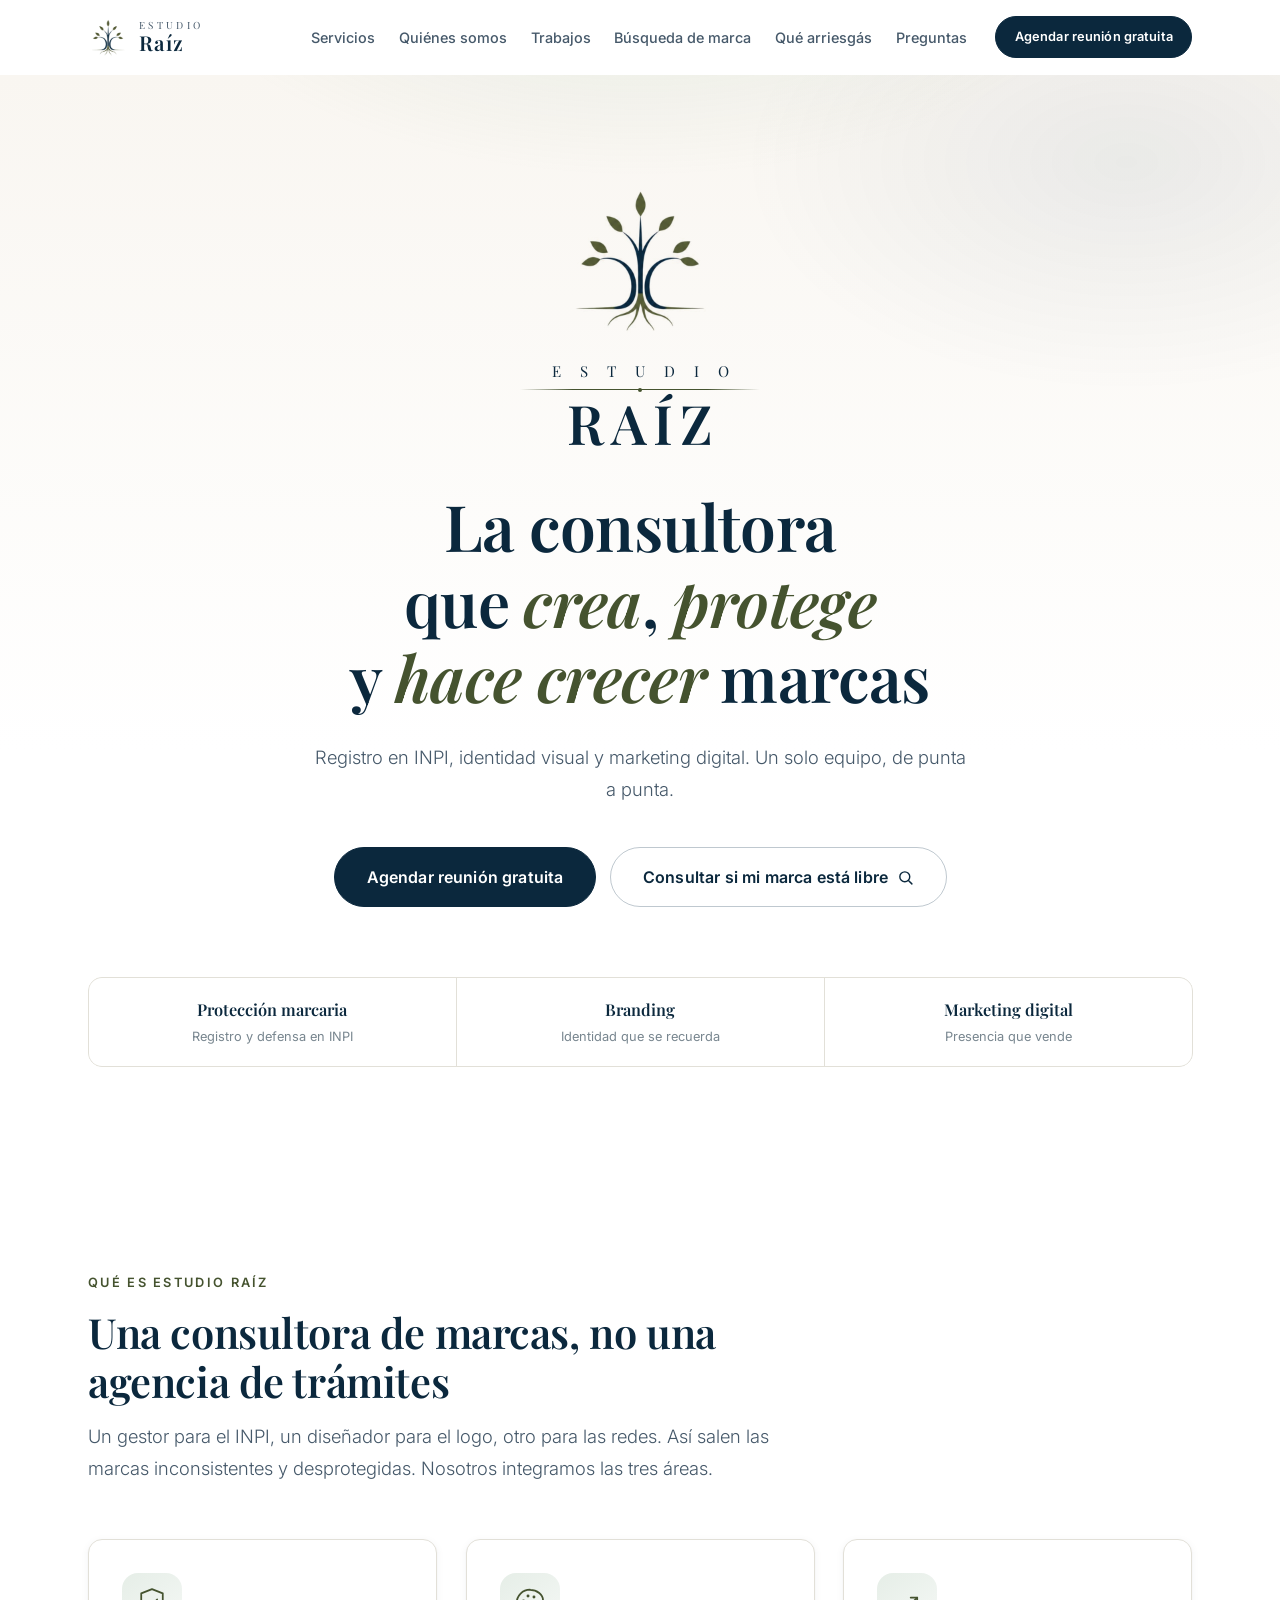
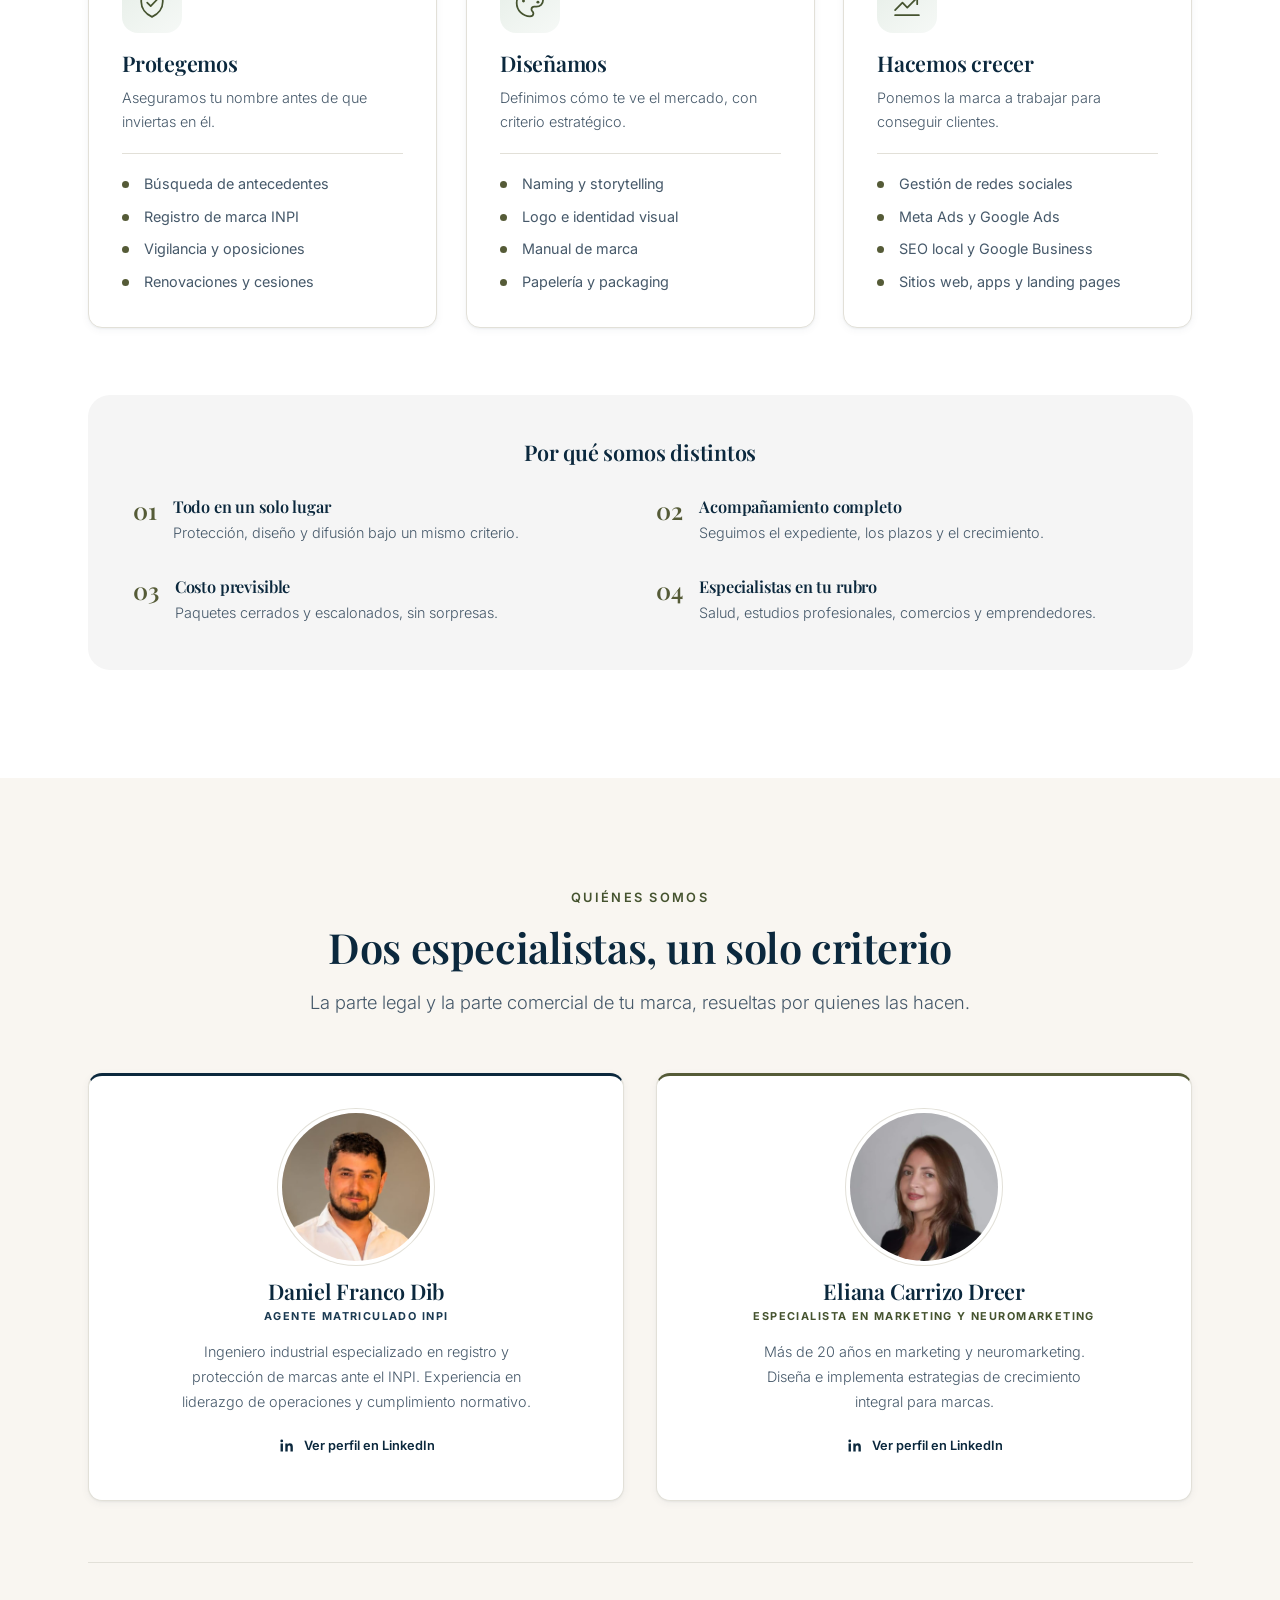
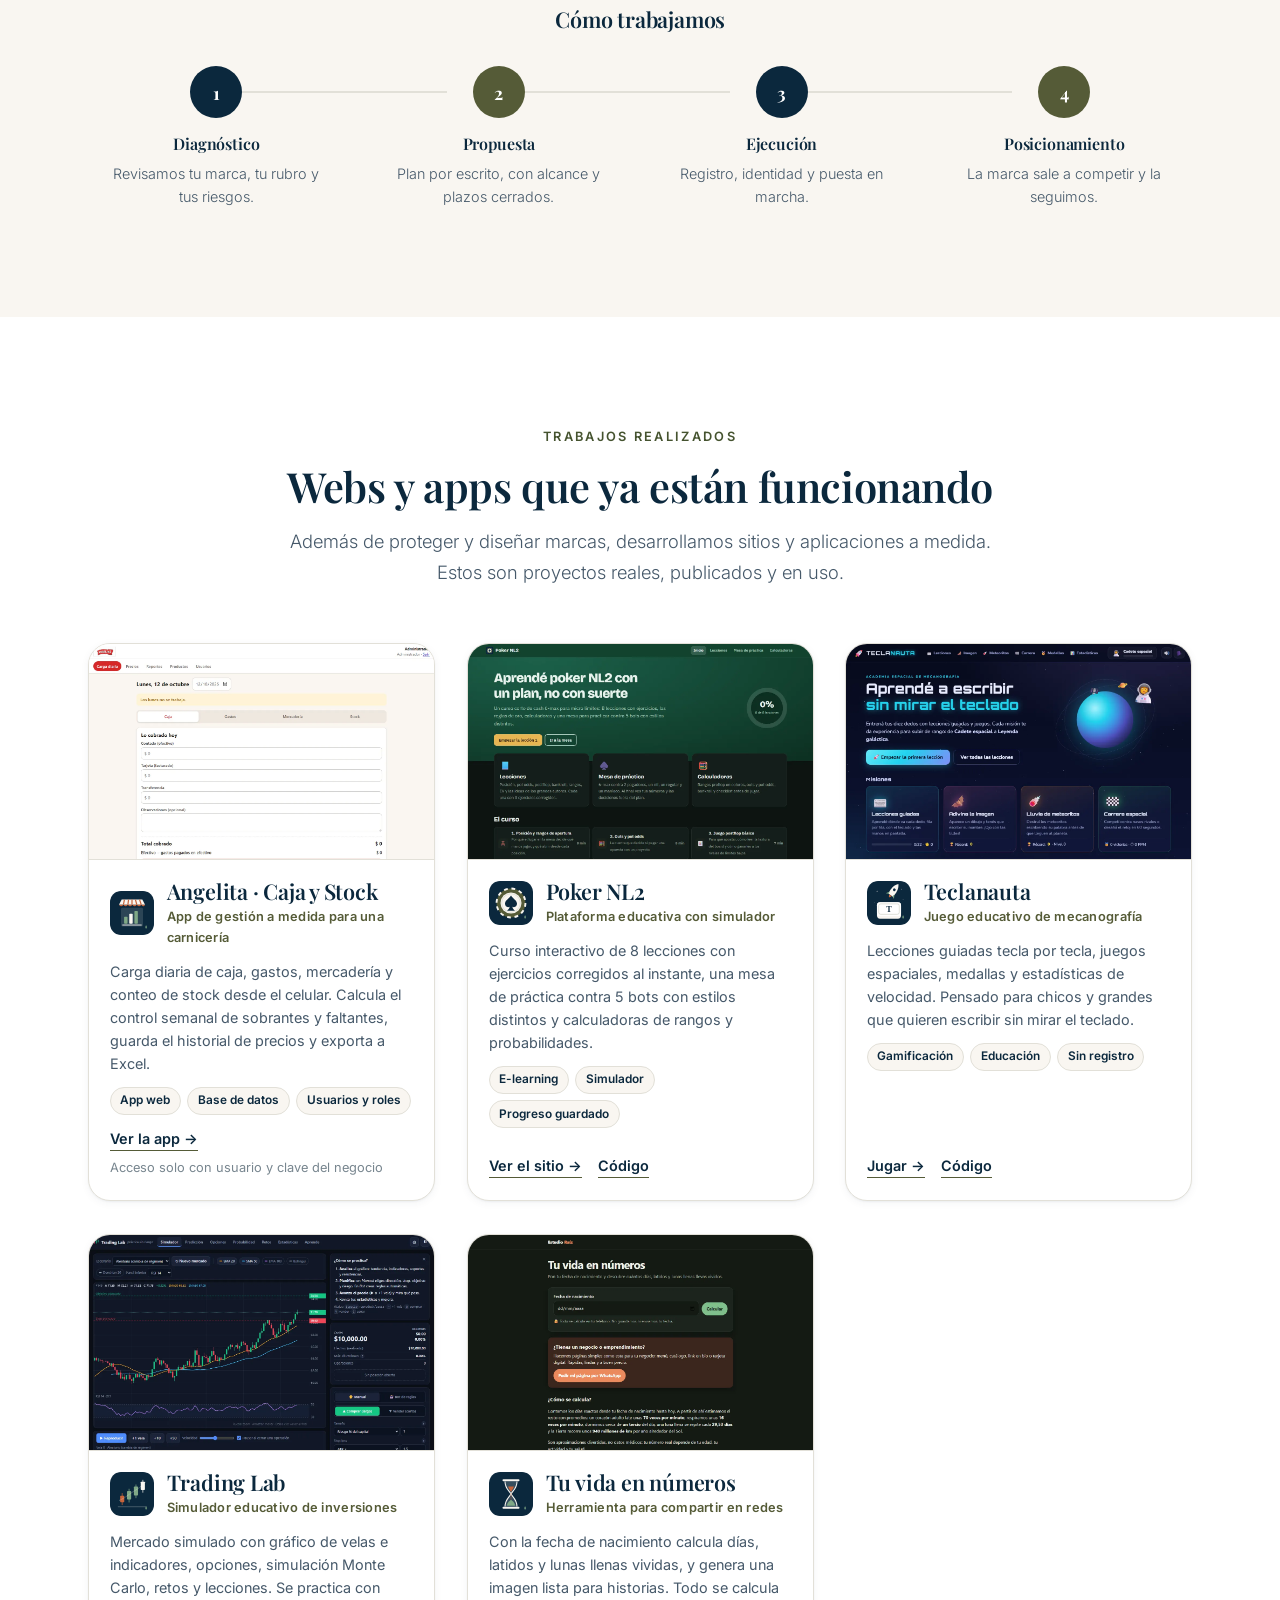
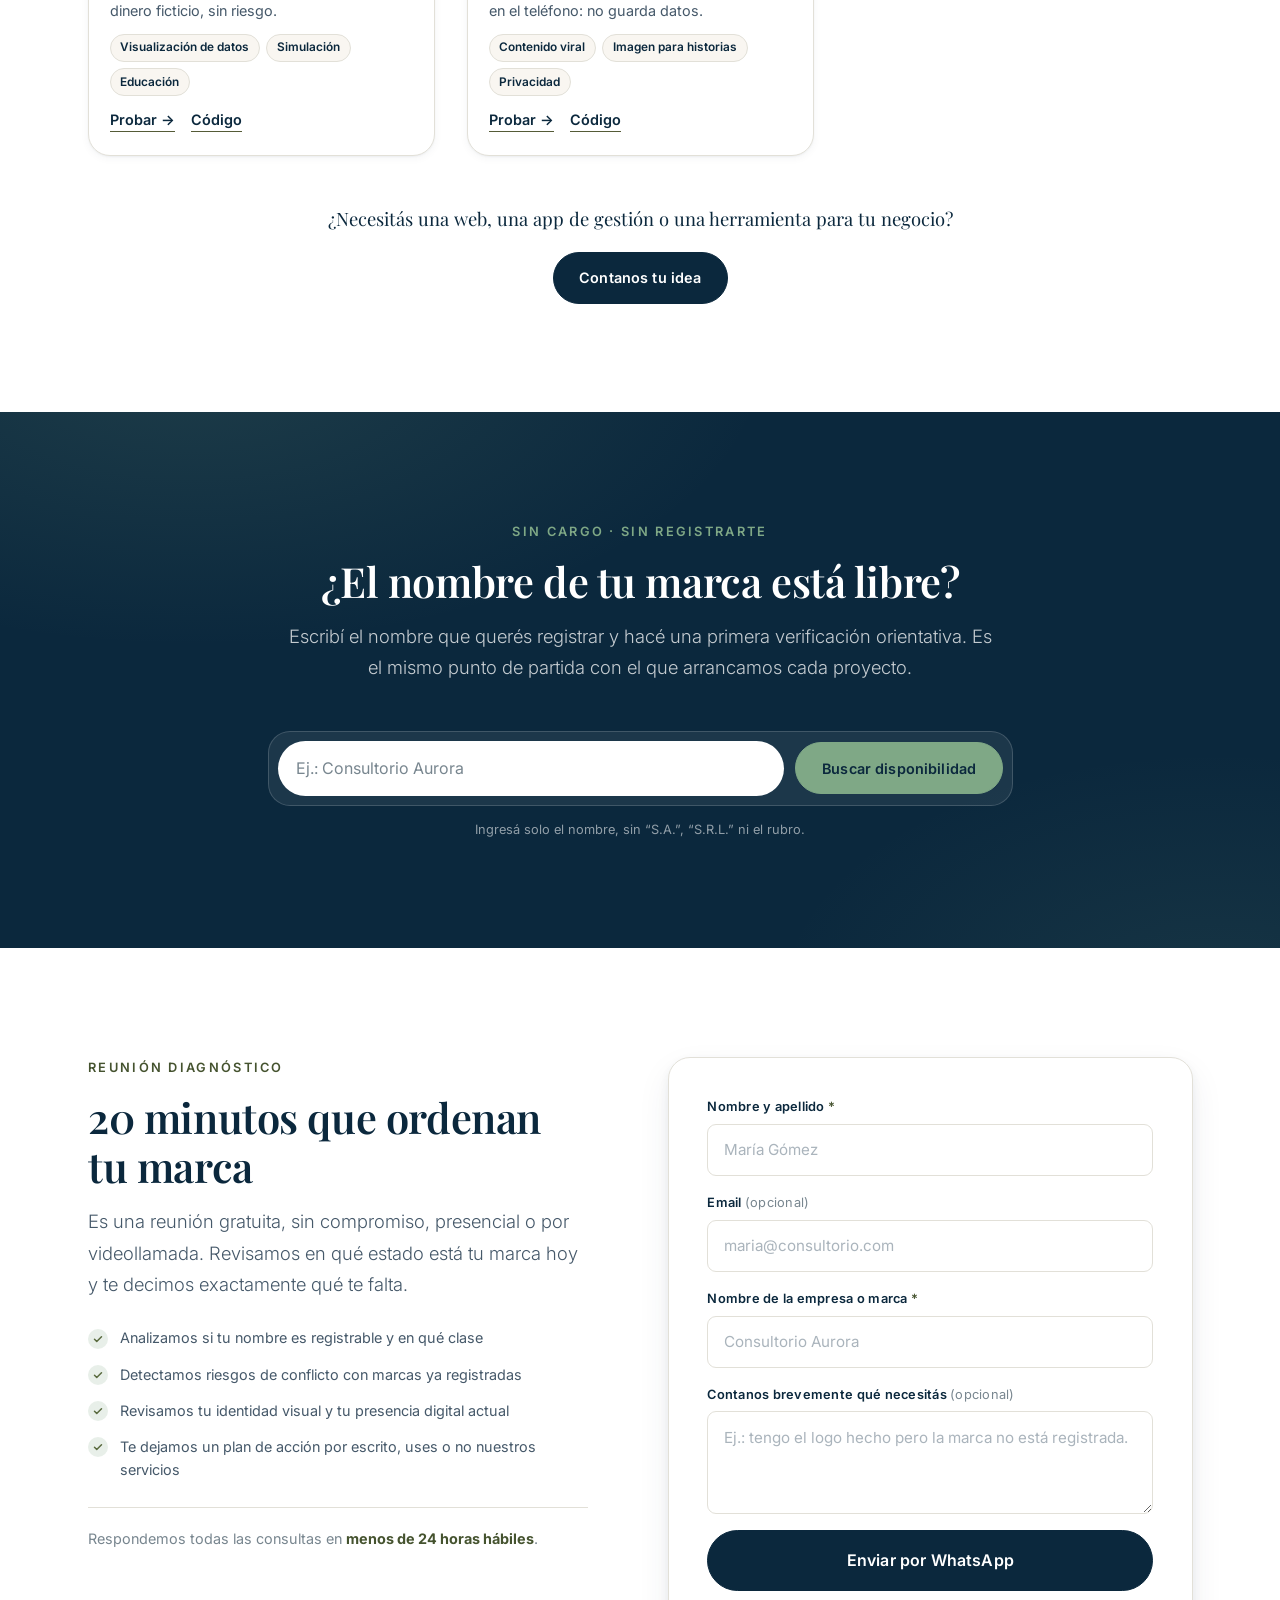
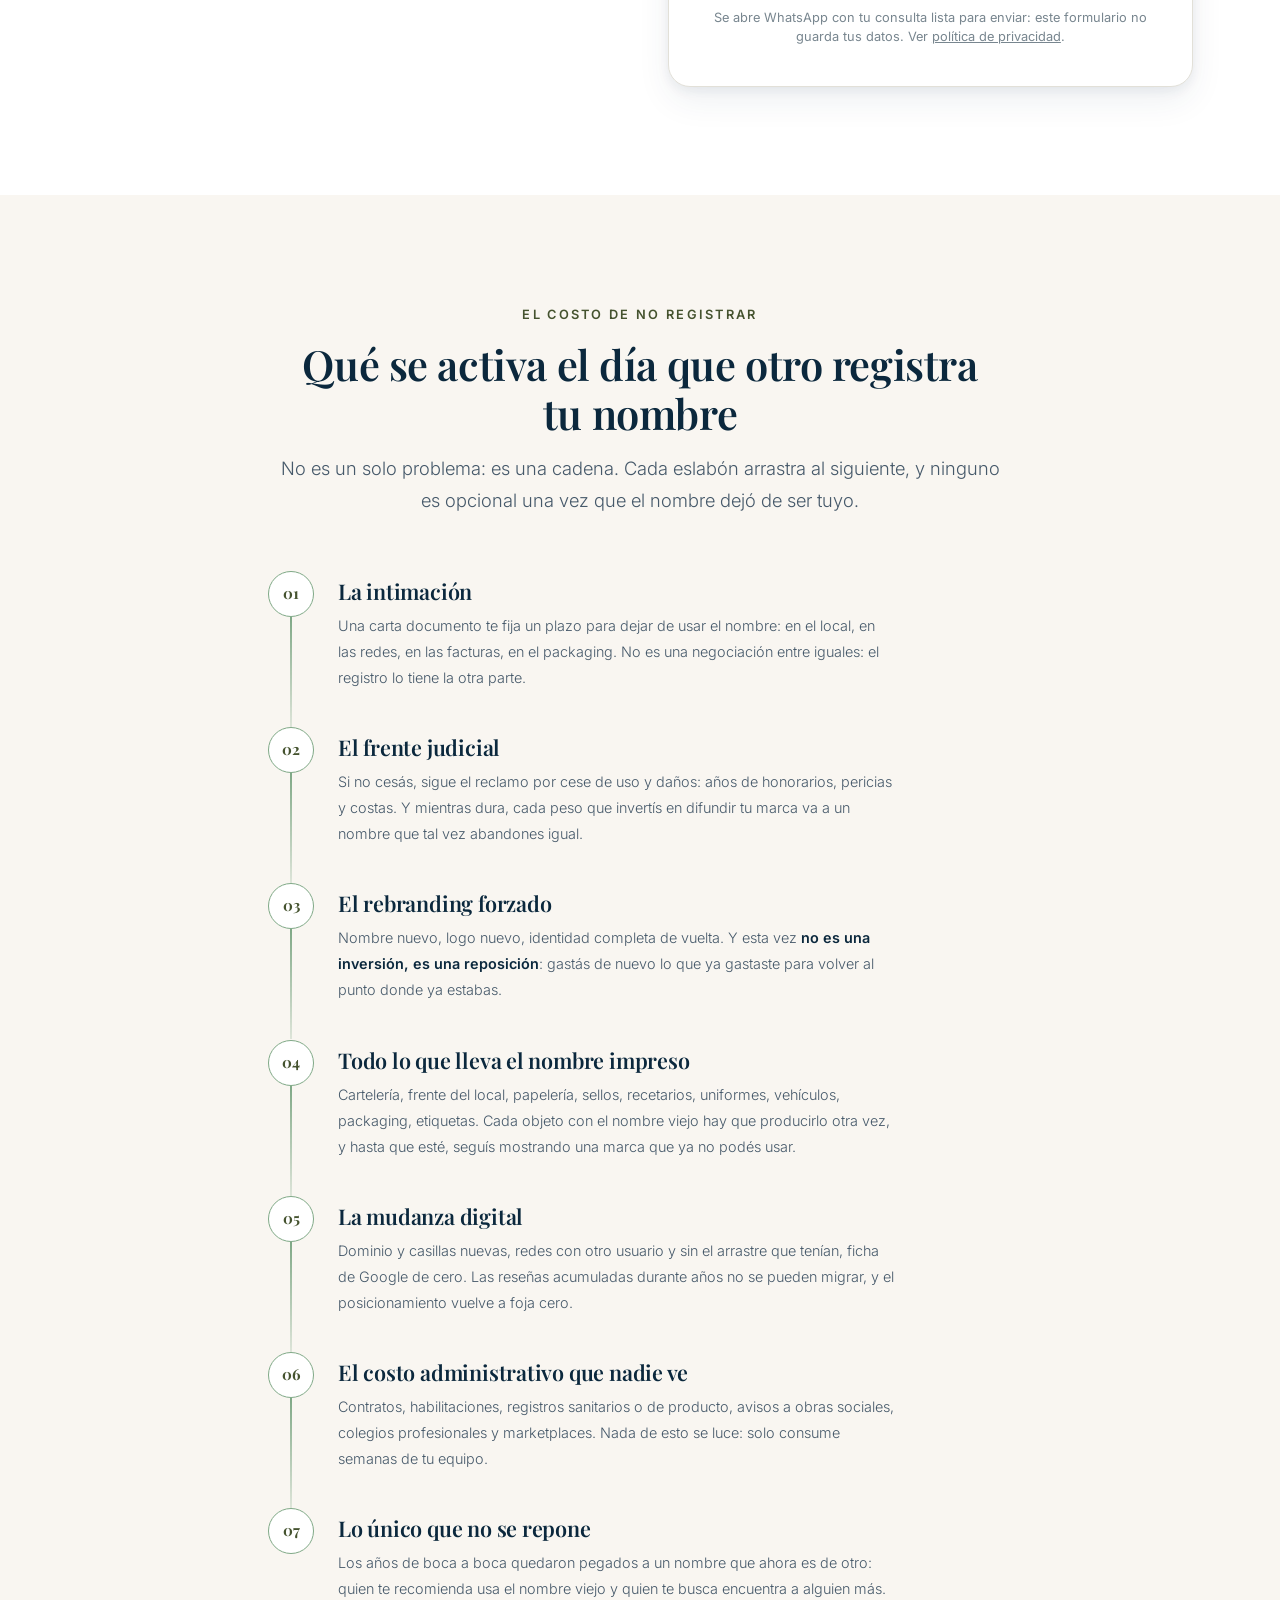
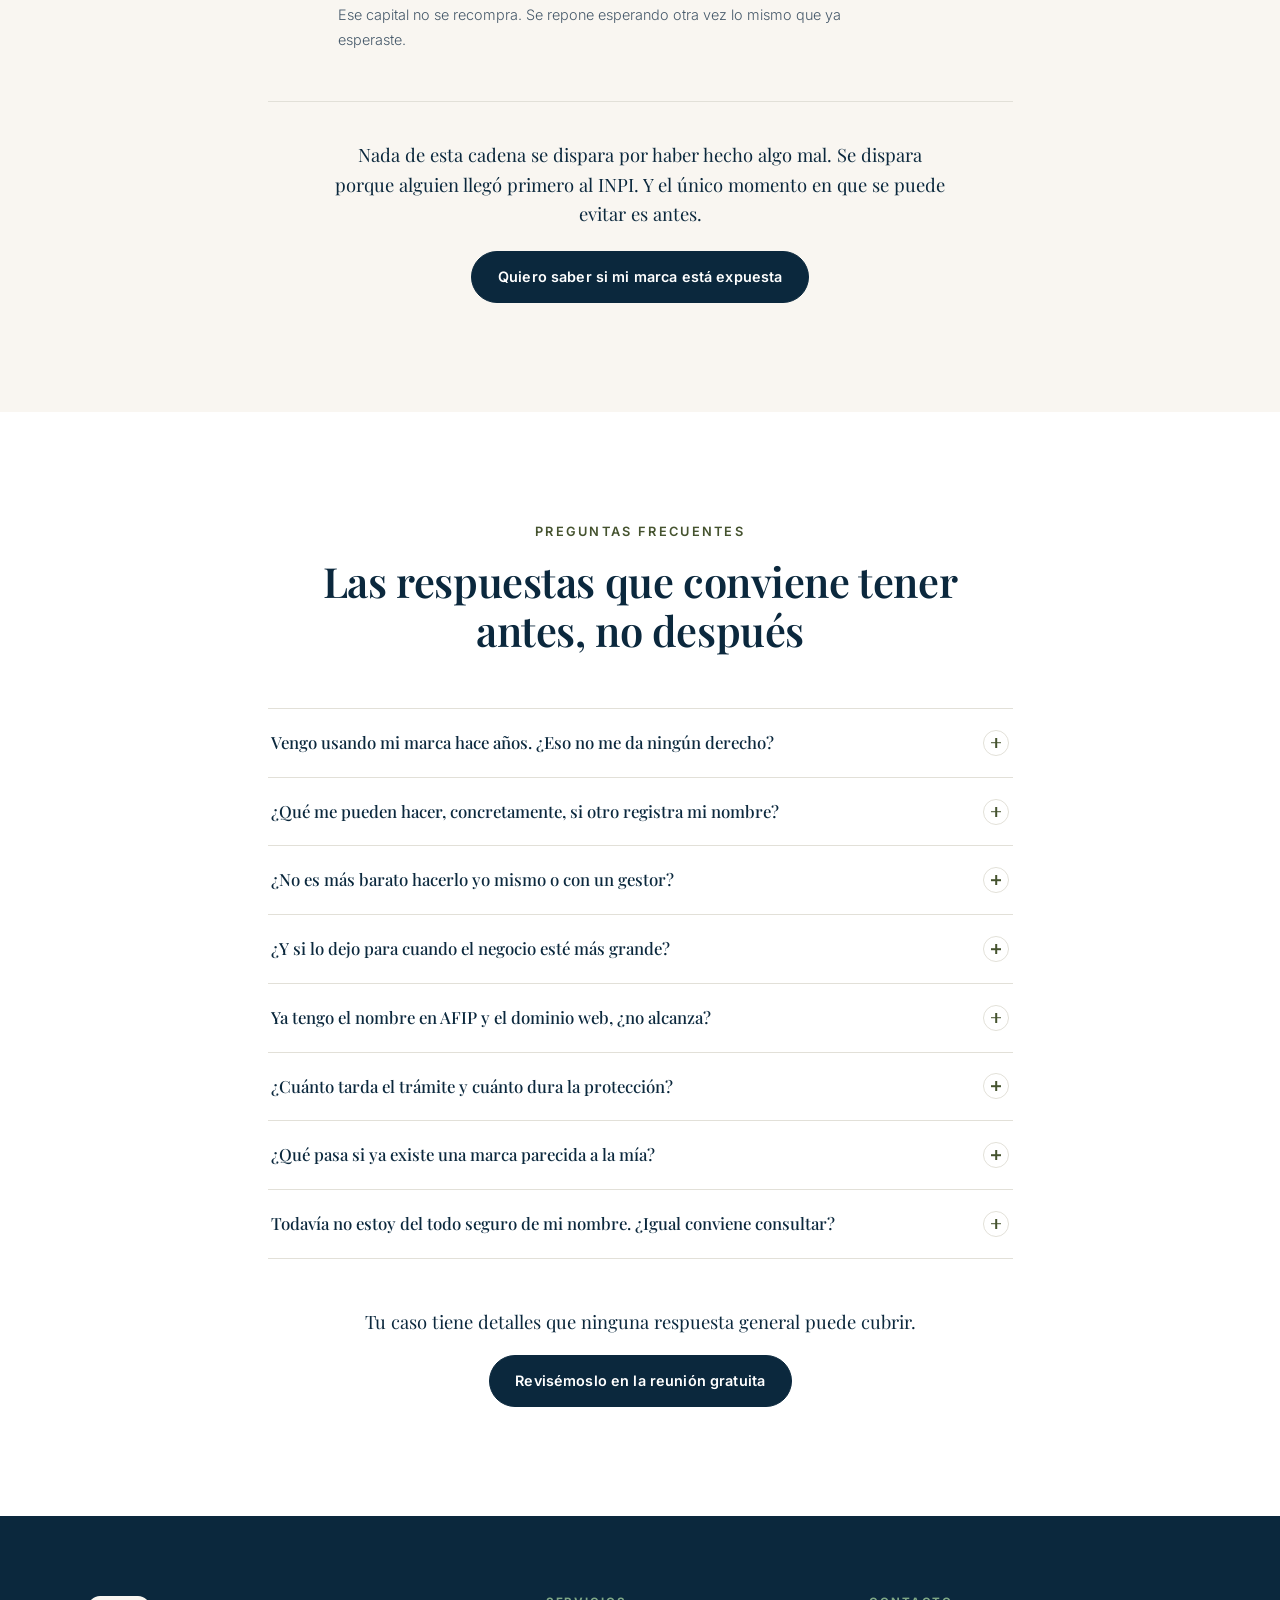
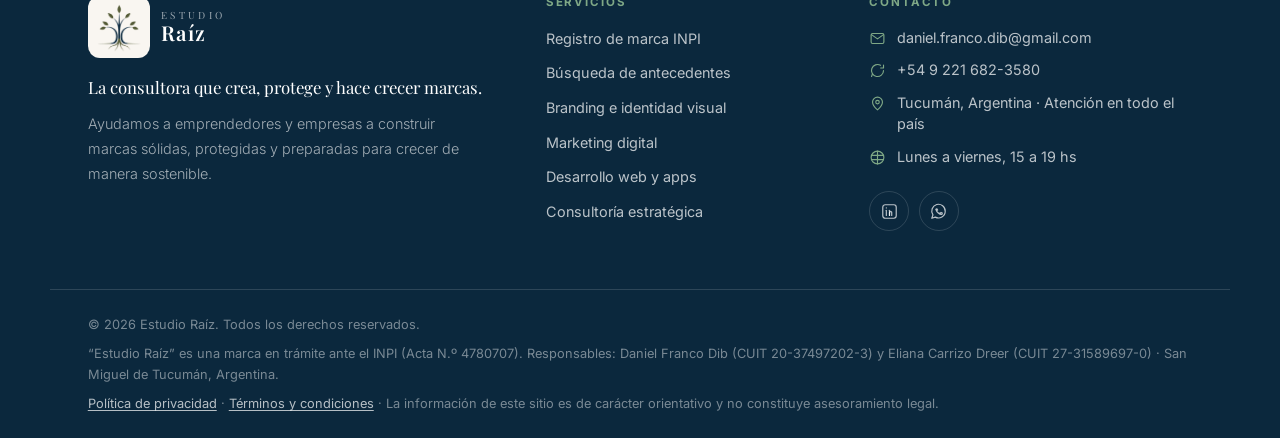
==== commit 7510b16b: "Contacto real, trabajos realizados, políticas y colores de marca - Datos de contacto reales (WhatsAp" ====
--- a/web/index.html
+++ b/web/index.html
@@ -9,8 +9,8 @@
   <meta name="description" content="Consultora integral de marcas: registro en INPI, branding e identidad visual y marketing digital. Agendá una reunión diagnóstico gratuita y hacé la búsqueda de tu marca sin cargo.">
   <meta name="author" content="Estudio Raíz">
   <meta name="robots" content="index, follow">
-  <meta name="theme-color" content="#0D2B3E">
-  <link rel="canonical" href="https://estudioraiz.com.ar/">
+  <meta name="theme-color" content="#0B283D">
+  <link rel="canonical" href="https://estudio-raiz.vercel.app/">
 
   <!-- Open Graph / Twitter -->
   <meta property="og:type" content="website">
@@ -18,12 +18,12 @@
   <meta property="og:site_name" content="Estudio Raíz">
   <meta property="og:title" content="Estudio Raíz — La consultora que crea, protege y hace crecer marcas">
   <meta property="og:description" content="Registro de marca en INPI, branding y marketing digital en un solo lugar. Reunión diagnóstico gratuita.">
-  <meta property="og:url" content="https://estudioraiz.com.ar/">
-  <meta property="og:image" content="https://estudioraiz.com.ar/assets/img/og-image.png">
+  <meta property="og:url" content="https://estudio-raiz.vercel.app/">
+  <meta property="og:image" content="https://estudio-raiz.vercel.app/assets/img/og-image.png">
   <meta name="twitter:card" content="summary_large_image">
   <meta name="twitter:title" content="Estudio Raíz — La consultora que crea, protege y hace crecer marcas">
   <meta name="twitter:description" content="Registro de marca en INPI, branding y marketing digital en un solo lugar.">
-  <meta name="twitter:image" content="https://estudioraiz.com.ar/assets/img/og-image.png">
+  <meta name="twitter:image" content="https://estudio-raiz.vercel.app/assets/img/og-image.png">
 
   <link rel="icon" href="assets/img/favicon-32.png" type="image/png" sizes="32x32">
   <link rel="apple-touch-icon" href="assets/img/apple-touch-icon.png" sizes="180x180">
@@ -43,15 +43,15 @@
     "name": "Estudio Raíz",
     "description": "Consultora especializada en la creación, protección y crecimiento de marcas. Integra protección marcaria (INPI), branding y marketing digital.",
     "slogan": "La consultora que crea, protege y hace crecer marcas",
-    "url": "https://estudioraiz.com.ar/",
-    "logo": "https://estudioraiz.com.ar/assets/img/logo.png",
-    "email": "hola@estudioraiz.com.ar",
-    "telephone": "+54-9-381-000-0000",
+    "url": "https://estudio-raiz.vercel.app/",
+    "logo": "https://estudio-raiz.vercel.app/assets/img/logo.png",
+    "email": "daniel.franco.dib@gmail.com",
+    "telephone": "+54-9-221-682-3580",
     "areaServed": { "@type": "Country", "name": "Argentina" },
-    "address": { "@type": "PostalAddress", "addressRegion": "Tucumán", "addressCountry": "AR" },
-    "sameAs": [
-      "https://www.instagram.com/estudioraiz",
-      "https://www.linkedin.com/company/estudioraiz"
+    "address": { "@type": "PostalAddress", "addressLocality": "San Miguel de Tucumán", "addressRegion": "Tucumán", "addressCountry": "AR" },
+    "founder": [
+      { "@type": "Person", "name": "Daniel Franco Dib", "sameAs": "https://www.linkedin.com/in/danielfdib/" },
+      { "@type": "Person", "name": "Eliana Carrizo Dreer", "sameAs": "https://www.linkedin.com/in/elianacarrizodreer/" }
     ],
     "hasOfferCatalog": {
       "@type": "OfferCatalog",
@@ -86,6 +86,7 @@
       <ul class="nav-list">
         <li><a href="#servicios">Servicios</a></li>
         <li><a href="#quienes-somos">Quiénes somos</a></li>
+        <li><a href="#trabajos">Trabajos</a></li>
         <li><a href="#busqueda">Búsqueda de marca</a></li>
         <li><a href="#riesgo">Qué arriesgás</a></li>
         <li><a href="#faq">Preguntas</a></li>
@@ -214,7 +215,7 @@
             <li>Gestión de redes sociales</li>
             <li>Meta Ads y Google Ads</li>
             <li>SEO local y Google Business</li>
-            <li>Sitios web y landing pages</li>
+            <li>Sitios web, apps y landing pages</li>
           </ul>
         </article>
       </div>
@@ -348,6 +349,105 @@
 
 
   <!-- ================================================================
+       3b. TRABAJOS REALIZADOS
+       ================================================================= -->
+  <section class="section section--light" id="trabajos">
+    <div class="wrap">
+      <header class="section-head section-head--center reveal">
+        <p class="eyebrow">Trabajos realizados</p>
+        <h2 class="section-title">Webs y apps que ya están funcionando</h2>
+        <p class="section-lead">
+          Además de proteger y diseñar marcas, desarrollamos sitios y aplicaciones a medida.
+          Estos son proyectos reales, publicados y en uso.
+        </p>
+      </header>
+
+      <div class="works">
+        <article class="work reveal" data-delay="1">
+          <a class="work-shot" href="https://angelita-app.vercel.app" target="_blank" rel="noopener" aria-label="Abrir Angelita · Caja y Stock">
+            <img src="assets/img/trabajos/captura-angelita.webp" alt="Pantalla de carga diaria de la app Angelita, con caja, gastos, mercadería y stock" width="1280" height="800" loading="lazy" decoding="async">
+          </a>
+          <div class="work-body">
+            <div class="work-head">
+              <img class="work-logo" src="assets/img/trabajos/angelita.svg" alt="" width="44" height="44" loading="lazy">
+              <div><h3>Angelita · Caja y Stock</h3><p class="work-type">App de gestión a medida para una carnicería</p></div>
+            </div>
+            <p>Carga diaria de caja, gastos, mercadería y conteo de stock desde el celular. Calcula el control semanal de sobrantes y faltantes, guarda el historial de precios y exporta a Excel.</p>
+            <ul class="work-tags"><li>App web</li><li>Base de datos</li><li>Usuarios y roles</li></ul>
+            <p class="work-links"><a href="https://angelita-app.vercel.app" target="_blank" rel="noopener">Ver la app →</a> <span class="work-note">Acceso solo con usuario y clave del negocio</span></p>
+          </div>
+        </article>
+
+        <article class="work reveal" data-delay="2">
+          <a class="work-shot" href="https://mesa-practica-poker.vercel.app" target="_blank" rel="noopener" aria-label="Abrir Poker NL2">
+            <img src="assets/img/trabajos/captura-poker.webp" alt="Inicio del curso Poker NL2 con progreso, lecciones, mesa y calculadoras" width="1280" height="800" loading="lazy" decoding="async">
+          </a>
+          <div class="work-body">
+            <div class="work-head">
+              <img class="work-logo" src="assets/img/trabajos/mesa-poker.svg" alt="" width="44" height="44" loading="lazy">
+              <div><h3>Poker NL2</h3><p class="work-type">Plataforma educativa con simulador</p></div>
+            </div>
+            <p>Curso interactivo de 8 lecciones con ejercicios corregidos al instante, una mesa de práctica contra 5 bots con estilos distintos y calculadoras de rangos y probabilidades.</p>
+            <ul class="work-tags"><li>E-learning</li><li>Simulador</li><li>Progreso guardado</li></ul>
+            <p class="work-links"><a href="https://mesa-practica-poker.vercel.app" target="_blank" rel="noopener">Ver el sitio →</a> <a href="https://github.com/Danielfdib/mesa-practica-poker" target="_blank" rel="noopener">Código</a></p>
+          </div>
+        </article>
+
+        <article class="work reveal" data-delay="1">
+          <a class="work-shot" href="https://teclanauta.vercel.app" target="_blank" rel="noopener" aria-label="Abrir Teclanauta">
+            <img src="assets/img/trabajos/captura-teclanauta.webp" alt="Inicio de Teclanauta, academia espacial de mecanografía, con sus misiones" width="1280" height="800" loading="lazy" decoding="async">
+          </a>
+          <div class="work-body">
+            <div class="work-head">
+              <img class="work-logo" src="assets/img/trabajos/teclanauta.svg" alt="" width="44" height="44" loading="lazy">
+              <div><h3>Teclanauta</h3><p class="work-type">Juego educativo de mecanografía</p></div>
+            </div>
+            <p>Lecciones guiadas tecla por tecla, juegos espaciales, medallas y estadísticas de velocidad. Pensado para chicos y grandes que quieren escribir sin mirar el teclado.</p>
+            <ul class="work-tags"><li>Gamificación</li><li>Educación</li><li>Sin registro</li></ul>
+            <p class="work-links"><a href="https://teclanauta.vercel.app" target="_blank" rel="noopener">Jugar →</a> <a href="https://github.com/Danielfdib/teclanauta" target="_blank" rel="noopener">Código</a></p>
+          </div>
+        </article>
+
+        <article class="work reveal" data-delay="2">
+          <a class="work-shot" href="https://trading-lab-raiz.vercel.app" target="_blank" rel="noopener" aria-label="Abrir Trading Lab">
+            <img src="assets/img/trabajos/captura-trading-lab.webp" alt="Simulador de Trading Lab con gráfico de velas, indicadores y panel de órdenes" width="1280" height="800" loading="lazy" decoding="async">
+          </a>
+          <div class="work-body">
+            <div class="work-head">
+              <img class="work-logo" src="assets/img/trabajos/trading-lab.svg" alt="" width="44" height="44" loading="lazy">
+              <div><h3>Trading Lab</h3><p class="work-type">Simulador educativo de inversiones</p></div>
+            </div>
+            <p>Mercado simulado con gráfico de velas e indicadores, opciones, simulación Monte Carlo, retos y lecciones. Se practica con dinero ficticio, sin riesgo.</p>
+            <ul class="work-tags"><li>Visualización de datos</li><li>Simulación</li><li>Educación</li></ul>
+            <p class="work-links"><a href="https://trading-lab-raiz.vercel.app" target="_blank" rel="noopener">Probar →</a> <a href="https://github.com/Danielfdib/trading-lab" target="_blank" rel="noopener">Código</a></p>
+          </div>
+        </article>
+
+        <article class="work reveal" data-delay="1">
+          <a class="work-shot" href="https://mi-vida-en-numeros.vercel.app" target="_blank" rel="noopener" aria-label="Abrir Tu vida en números">
+            <img src="assets/img/trabajos/captura-mi-vida-en-numeros.webp" alt="Herramienta Tu vida en números con el campo de fecha de nacimiento" width="1280" height="800" loading="lazy" decoding="async">
+          </a>
+          <div class="work-body">
+            <div class="work-head">
+              <img class="work-logo" src="assets/img/trabajos/tu-vida-en-numeros.svg" alt="" width="44" height="44" loading="lazy">
+              <div><h3>Tu vida en números</h3><p class="work-type">Herramienta para compartir en redes</p></div>
+            </div>
+            <p>Con la fecha de nacimiento calcula días, latidos y lunas llenas vividas, y genera una imagen lista para historias. Todo se calcula en el teléfono: no guarda datos.</p>
+            <ul class="work-tags"><li>Contenido viral</li><li>Imagen para historias</li><li>Privacidad</li></ul>
+            <p class="work-links"><a href="https://mi-vida-en-numeros.vercel.app" target="_blank" rel="noopener">Probar →</a> <a href="https://github.com/Danielfdib/tu-vida-en-numeros" target="_blank" rel="noopener">Código</a></p>
+          </div>
+        </article>
+      </div>
+
+      <div class="faq-cta reveal">
+        <p>¿Necesitás una web, una app de gestión o una herramienta para tu negocio?</p>
+        <a class="btn btn--primary" href="#contacto">Contanos tu idea</a>
+      </div>
+    </div>
+  </section>
+
+
+  <!-- ================================================================
        4. BÚSQUEDA DE MARCA (simulada)
        ================================================================= -->
   <section class="section section--dark" id="busqueda">
@@ -428,10 +528,7 @@
       </div>
 
       <div class="form-panel reveal" data-delay="1">
-        <!--
-          INTEGRACIÓN: definí el endpoint en assets/js/main.js → CONFIG.FORM_ENDPOINT
-          Compatible con Zapier Catch Hook, Make, Formspree, Netlify Forms o tu propia API.
-        -->
+        <!-- Al enviar se abre WhatsApp con la consulta escrita (ver CONFIG en assets/js/main.js). -->
         <form id="leadForm" class="lead-form" novalidate>
           <div class="field">
             <label for="nombre">Nombre y apellido <span aria-hidden="true">*</span></label>
@@ -440,22 +537,15 @@
           </div>
 
           <div class="field">
-            <label for="email">Email <span aria-hidden="true">*</span></label>
-            <input type="email" id="email" name="email" autocomplete="email" required placeholder="maria@consultorio.com">
+            <label for="email">Email <span class="optional">(opcional)</span></label>
+            <input type="email" id="email" name="email" autocomplete="email" placeholder="maria@consultorio.com">
             <p class="field-error" data-error-for="email"></p>
           </div>
 
-          <div class="field-row">
-            <div class="field">
-              <label for="telefono">Teléfono / WhatsApp <span aria-hidden="true">*</span></label>
-              <input type="tel" id="telefono" name="telefono" autocomplete="tel" required placeholder="+54 9 381 000 0000">
-              <p class="field-error" data-error-for="telefono"></p>
-            </div>
-            <div class="field">
-              <label for="empresa">Nombre de la empresa o marca <span aria-hidden="true">*</span></label>
-              <input type="text" id="empresa" name="empresa" autocomplete="organization" required placeholder="Consultorio Aurora">
-              <p class="field-error" data-error-for="empresa"></p>
-            </div>
+          <div class="field">
+            <label for="empresa">Nombre de la empresa o marca <span aria-hidden="true">*</span></label>
+            <input type="text" id="empresa" name="empresa" autocomplete="organization" required placeholder="Consultorio Aurora">
+            <p class="field-error" data-error-for="empresa"></p>
           </div>
 
           <div class="field">
@@ -474,12 +564,13 @@
           <input type="hidden" name="origen" id="origen" value="landing-estudio-raiz">
 
           <button type="submit" class="btn btn--primary btn--block btn--lg" id="leadSubmit">
-            <span class="btn-label">Agendar reunión diagnóstico gratuita</span>
+            <span class="btn-label">Enviar por WhatsApp</span>
             <span class="spinner" aria-hidden="true"></span>
           </button>
 
           <p class="form-legal">
-            Al enviar aceptás que nos pongamos en contacto con vos. No compartimos tus datos con terceros.
+            Se abre WhatsApp con tu consulta lista para enviar: este formulario no guarda tus datos.
+            Ver <a href="/privacidad">política de privacidad</a>.
           </p>
           <p class="form-status" id="formStatus" role="alert" aria-live="assertive"></p>
         </form>
@@ -489,8 +580,8 @@
           <span class="success-ico" aria-hidden="true">
             <svg viewBox="0 0 24 24"><path d="m5 12.5 4.5 4.5L19 7.5"></path></svg>
           </span>
-          <h3>¡Gracias! Te contactaremos en menos de 24 hs</h3>
-          <p>Recibimos tus datos. Un integrante del equipo te va a escribir para coordinar el día y horario de la reunión diagnóstico.</p>
+          <h3>¡Listo! Solo falta tocar “Enviar” en WhatsApp</h3>
+          <p>Abrimos WhatsApp con tu consulta escrita. Si no se abrió, <a id="waFallback" href="https://wa.me/5492216823580" target="_blank" rel="noopener">tocá acá para abrirlo</a>. Te respondemos en menos de 24 horas hábiles para coordinar la reunión.</p>
           <button type="button" class="btn btn--ghost btn--sm" id="formReset">Enviar otra consulta</button>
         </div>
       </div>
@@ -804,6 +895,7 @@
         <li><a href="#servicios">Búsqueda de antecedentes</a></li>
         <li><a href="#servicios">Branding e identidad visual</a></li>
         <li><a href="#servicios">Marketing digital</a></li>
+        <li><a href="#trabajos">Desarrollo web y apps</a></li>
         <li><a href="#servicios">Consultoría estratégica</a></li>
       </ul>
     </div>
@@ -813,11 +905,11 @@
       <ul class="footer-contact">
         <li>
           <svg viewBox="0 0 24 24" aria-hidden="true"><rect x="3" y="5" width="18" height="14" rx="2"></rect><path d="m3.5 6.5 8.5 6 8.5-6"></path></svg>
-          <a href="mailto:hola@estudioraiz.com.ar">hola@estudioraiz.com.ar</a>
+          <a href="mailto:daniel.franco.dib@gmail.com">daniel.franco.dib@gmail.com</a>
         </li>
         <li>
           <svg viewBox="0 0 24 24" aria-hidden="true"><path d="M20.5 12a8.5 8.5 0 1 1-4.2-7.3"></path><path d="M3.6 20.4 5 16.6"></path><path d="M20.5 4.5v4h-4"></path></svg>
-          <a href="https://wa.me/5493810000000" target="_blank" rel="noopener">+54 9 381 000 0000</a>
+          <a href="https://wa.me/5492216823580" target="_blank" rel="noopener">+54 9 221 682-3580</a>
         </li>
         <li>
           <svg viewBox="0 0 24 24" aria-hidden="true"><path d="M12 21s7-5.6 7-11a7 7 0 1 0-14 0c0 5.4 7 11 7 11Z"></path><circle cx="12" cy="10" r="2.5"></circle></svg>
@@ -829,14 +921,11 @@
         </li>
       </ul>
 
-      <div class="socials" aria-label="Redes sociales">
-        <a href="https://www.instagram.com/estudioraiz" target="_blank" rel="noopener" aria-label="Instagram de Estudio Raíz">
-          <svg viewBox="0 0 24 24"><rect x="3.5" y="3.5" width="17" height="17" rx="5"></rect><circle cx="12" cy="12" r="4"></circle><circle cx="17" cy="7" r="1.1" fill="currentColor" stroke="none"></circle></svg>
-        </a>
-        <a href="https://www.linkedin.com/company/estudioraiz" target="_blank" rel="noopener" aria-label="LinkedIn de Estudio Raíz">
+      <div class="socials" aria-label="Contacto directo">
+        <a href="https://www.linkedin.com/in/danielfdib/" target="_blank" rel="noopener" aria-label="LinkedIn de Daniel Franco Dib">
           <svg viewBox="0 0 24 24"><rect x="3.5" y="3.5" width="17" height="17" rx="3"></rect><path d="M8 10.5V17"></path><path d="M8 7.4v.1"></path><path d="M12 17v-3.6c0-1.6 2.8-1.8 2.8 0V17"></path><path d="M12 10.5V17"></path></svg>
         </a>
-        <a href="https://wa.me/5493810000000" target="_blank" rel="noopener" aria-label="WhatsApp de Estudio Raíz">
+        <a href="https://wa.me/5492216823580" target="_blank" rel="noopener" aria-label="WhatsApp de Estudio Raíz">
           <svg viewBox="0 0 24 24"><path d="M20.5 11.7a8.5 8.5 0 0 1-12.6 7.4L3.5 20.5l1.5-4.3A8.5 8.5 0 1 1 20.5 11.7Z"></path><path d="M9 9.2c.3 2.6 2.6 4.8 5.2 5.2l1-1.2 1.6.8-.4 1.5c-2.9.6-6.9-3-7.8-6.2l1.4-.6.9 1.6-1.9-1.1Z"></path></svg>
         </a>
       </div>
@@ -846,6 +935,11 @@
   <div class="wrap footer-bottom">
     <p>&copy; <span id="year">2026</span> Estudio Raíz. Todos los derechos reservados.</p>
     <p class="footer-legal">
+      “Estudio Raíz” es una marca en trámite ante el INPI (Acta N.º 4780707).
+      Responsables: Daniel Franco Dib (CUIT 20-37497202-3) y Eliana Carrizo Dreer (CUIT 27-31589697-0) · San Miguel de Tucumán, Argentina.
+    </p>
+    <p class="footer-legal">
+      <a href="/privacidad">Política de privacidad</a> · <a href="/terminos">Términos y condiciones</a> ·
       La información de este sitio es de carácter orientativo y no constituye asesoramiento legal.
     </p>
   </div>
--- a/web/assets/css/styles.css
+++ b/web/assets/css/styles.css
@@ -26,31 +26,31 @@
    01. TOKENS
    ------------------------------------------------------------------
    Paleta oficial del manual de marca de Estudio Raíz:
-       #0D2B3E  azul profundo   · estructura, texto, fondos densos
-       #5A6B3F  verde oliva     · hojas, acentos, detalles
-       #F2EFE7  crema           · fondos suaves
+       #0B283D  azul profundo   · estructura, texto, fondos densos
+       #555B37  verde oliva     · hojas, acentos, detalles
+       #F9F6F1  crema           · fondos suaves
    Los tonos #1B3A52 y #7FA886 se conservan como variantes claras
    (hover, bordes y hojas sobre fondo oscuro).
    Para recolorear todo el sitio, editá solo este bloque.
    =================================================================== */
 :root {
   /* Marca — manual */
-  --navy:        #0D2B3E;   /* azul profundo (principal) */
+  --navy:        #0B283D;   /* azul profundo (principal) */
   --navy-deep:   #071C2A;   /* refuerzo para fondos y hover */
   --navy-soft:   #1B3A52;   /* azul claro de apoyo */
-  --green:       #5A6B3F;   /* verde oliva (principal) */
+  --green:       #555B37;   /* verde oliva (principal) */
   --green-deep:  #45532F;   /* oliva oscuro */
   --green-light: #7FA886;   /* verde salvia, para fondos oscuros */
 
   /* Neutros */
   --white:       #FFFFFF;
-  --cream:       #F2EFE7;   /* crema del manual */
+  --cream:       #F9F6F1;   /* crema del manual */
   --gray:        #F5F5F5;
   --line:        #E2E0D8;
   --line-dark:   rgba(255,255,255,.14);
 
   /* Texto */
-  --text:        #0D2B3E;
+  --text:        #0B283D;
   --text-soft:   #46596A;
   --text-mute:   #78868F;
   --text-invert: #FFFFFF;
@@ -1591,3 +1591,44 @@
 @media (max-width: 979px) {
   .br-desktop { display: none; }
 }
+
+/* Pie: datos legales en varias líneas y links visibles */
+.footer-bottom { flex-direction: column !important; align-items: flex-start !important; }
+.footer-bottom a { color: rgba(255,255,255,.7); text-decoration: underline; text-underline-offset: 2px; }
+.footer-bottom a:hover { color: #fff; }
+.form-legal a, .form-success a { color: inherit; text-decoration: underline; }
+
+/* ==================================================================
+   TRABAJOS REALIZADOS
+   =================================================================== */
+.works {
+  display: grid;
+  gap: clamp(1.2rem, .8rem + 1.5vw, 2rem);
+  grid-template-columns: repeat(auto-fit, minmax(min(100%, 330px), 1fr));
+}
+.work {
+  display: flex;
+  flex-direction: column;
+  background: var(--white);
+  border: 1px solid var(--line);
+  border-radius: var(--radius-lg);
+  overflow: hidden;
+  box-shadow: var(--shadow-sm);
+  transition: box-shadow .25s var(--ease), transform .25s var(--ease);
+}
+.work:hover { box-shadow: var(--shadow-md); transform: translateY(-3px); }
+.work-shot { display: block; aspect-ratio: 16 / 10; overflow: hidden; background: var(--cream); border-bottom: 1px solid var(--line); }
+.work-shot img { width: 100%; height: 100%; object-fit: cover; object-position: top center; display: block; transition: transform .4s var(--ease); }
+.work:hover .work-shot img { transform: scale(1.03); }
+.work-body { padding: 1.2rem 1.3rem 1.4rem; display: flex; flex-direction: column; gap: .75rem; flex: 1; }
+.work-body > p { margin: 0; color: var(--text-soft); font-size: var(--fs-sm); line-height: 1.6; }
+.work-head { display: flex; align-items: center; gap: .8rem; }
+.work-logo { width: 44px; height: 44px; border-radius: 11px; flex: none; }
+.work-head h3 { margin: 0; font-family: var(--font-serif); font-size: var(--fs-h3); color: var(--navy); }
+.work-type { margin: .1rem 0 0; font-size: var(--fs-xs); color: var(--green); font-weight: 600; letter-spacing: .02em; }
+.work-tags { list-style: none; margin: 0; padding: 0; display: flex; flex-wrap: wrap; gap: .4rem; }
+.work-tags li { font-size: .74rem; font-weight: 600; color: var(--navy); background: var(--cream); border: 1px solid var(--line); padding: .2rem .6rem; border-radius: 999px; }
+.work-links { margin-top: auto !important; display: flex; flex-wrap: wrap; align-items: center; gap: .4rem 1rem; }
+.work-links a { color: var(--navy); font-weight: 600; text-decoration: none; border-bottom: 1.5px solid var(--green); }
+.work-links a:hover { color: var(--green); }
+.work-note { font-size: var(--fs-xs); color: var(--text-mute); }
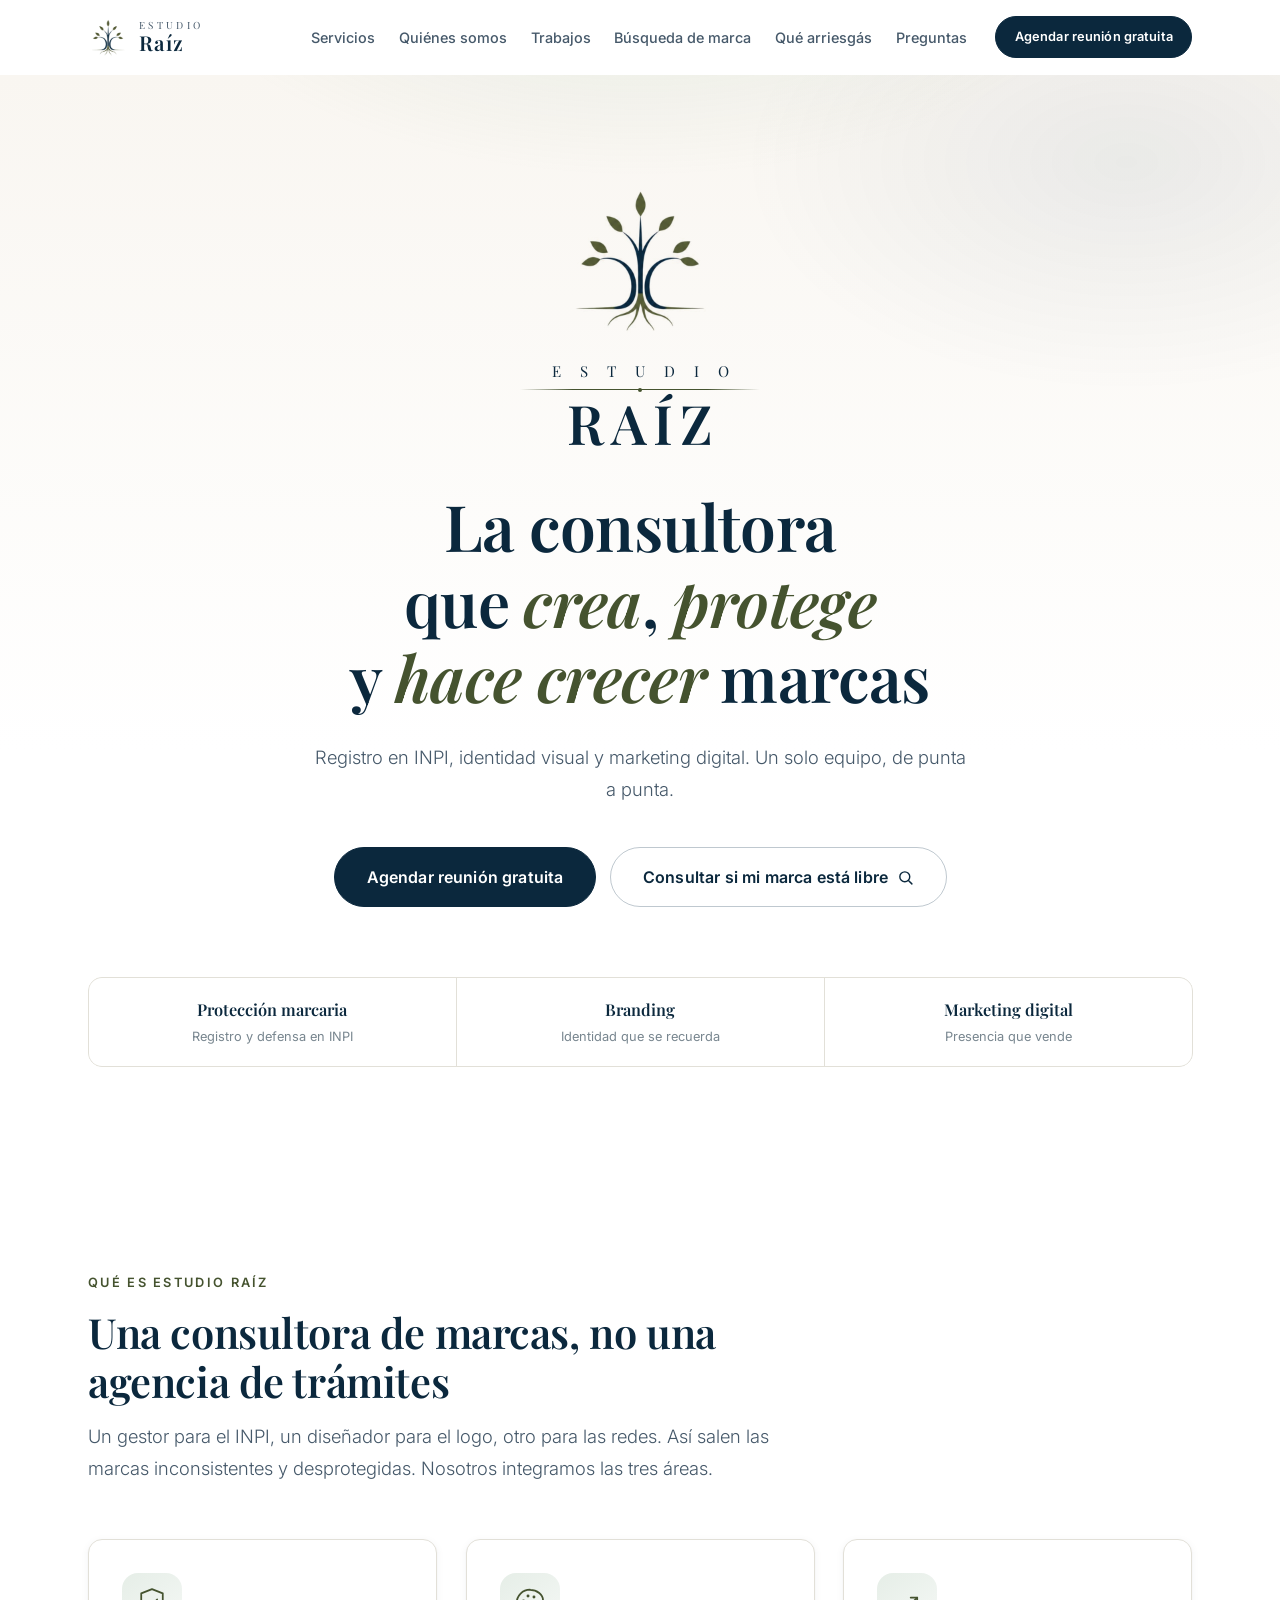
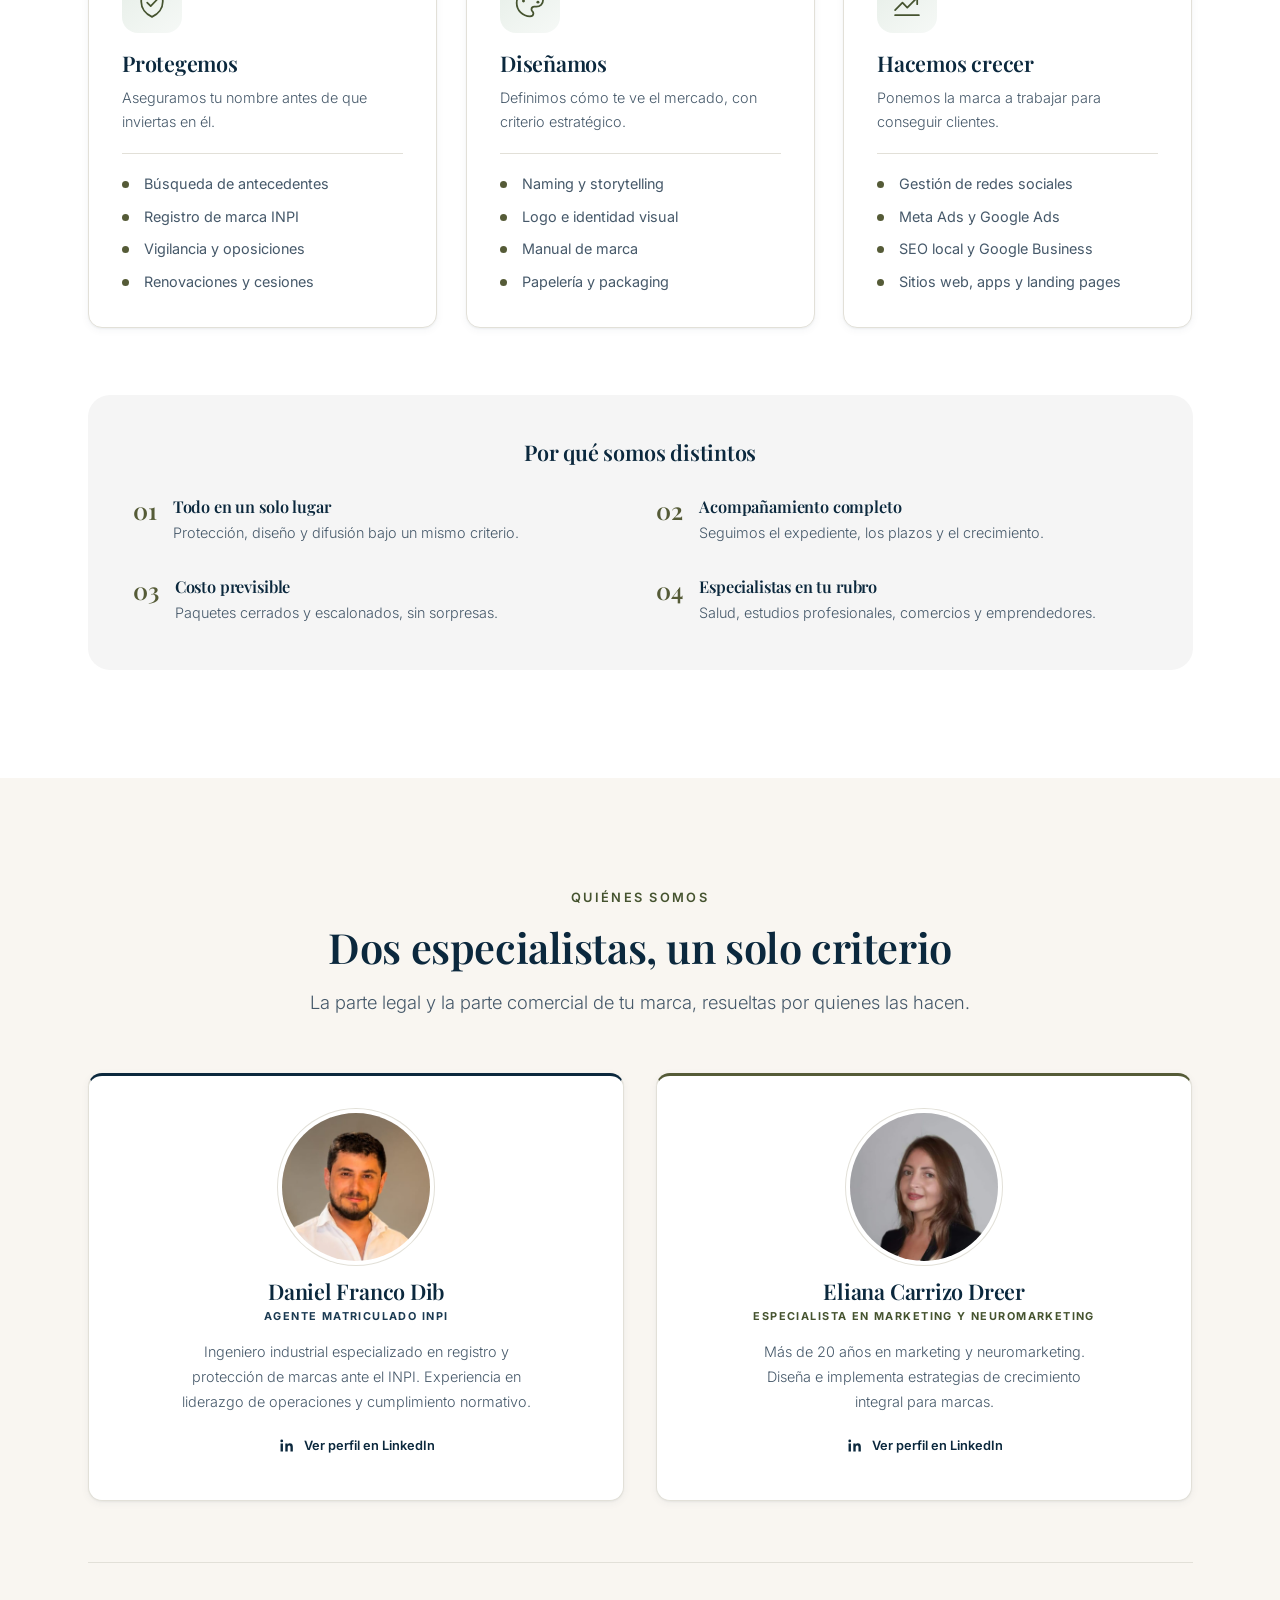
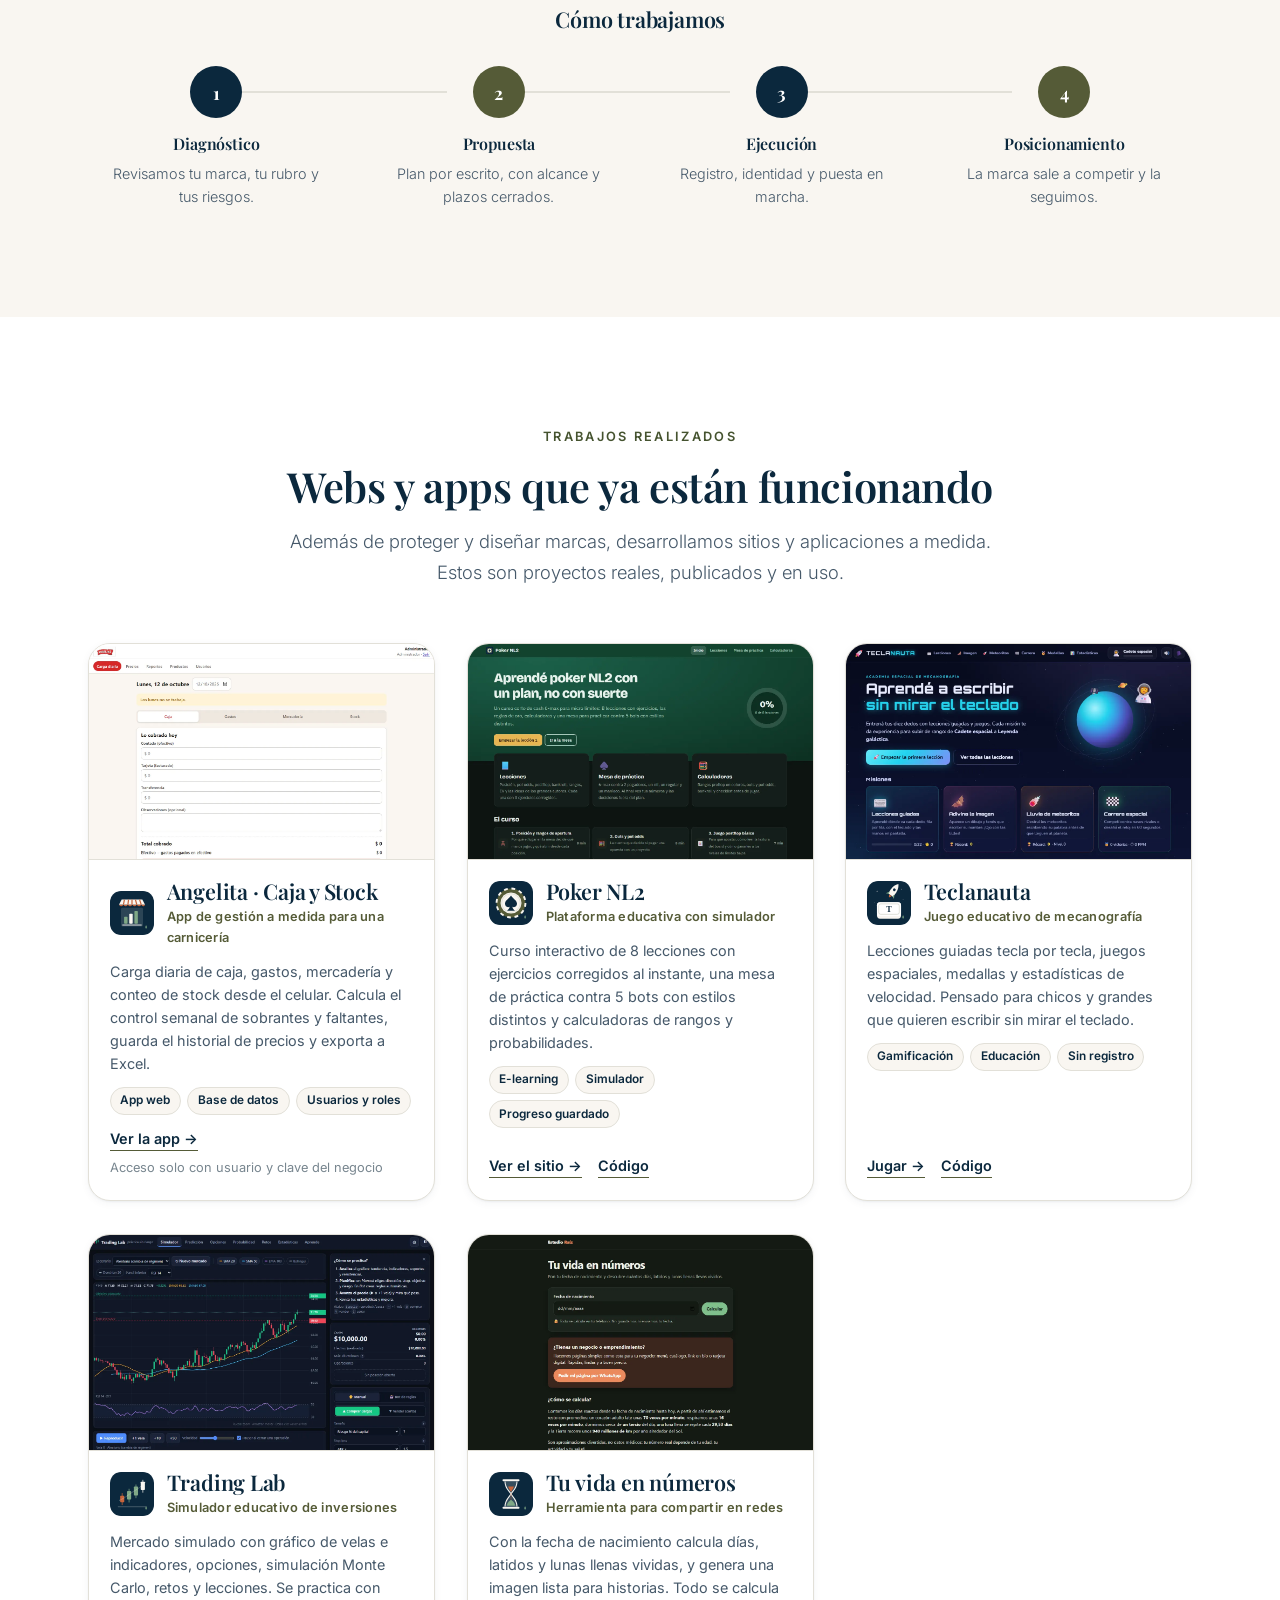
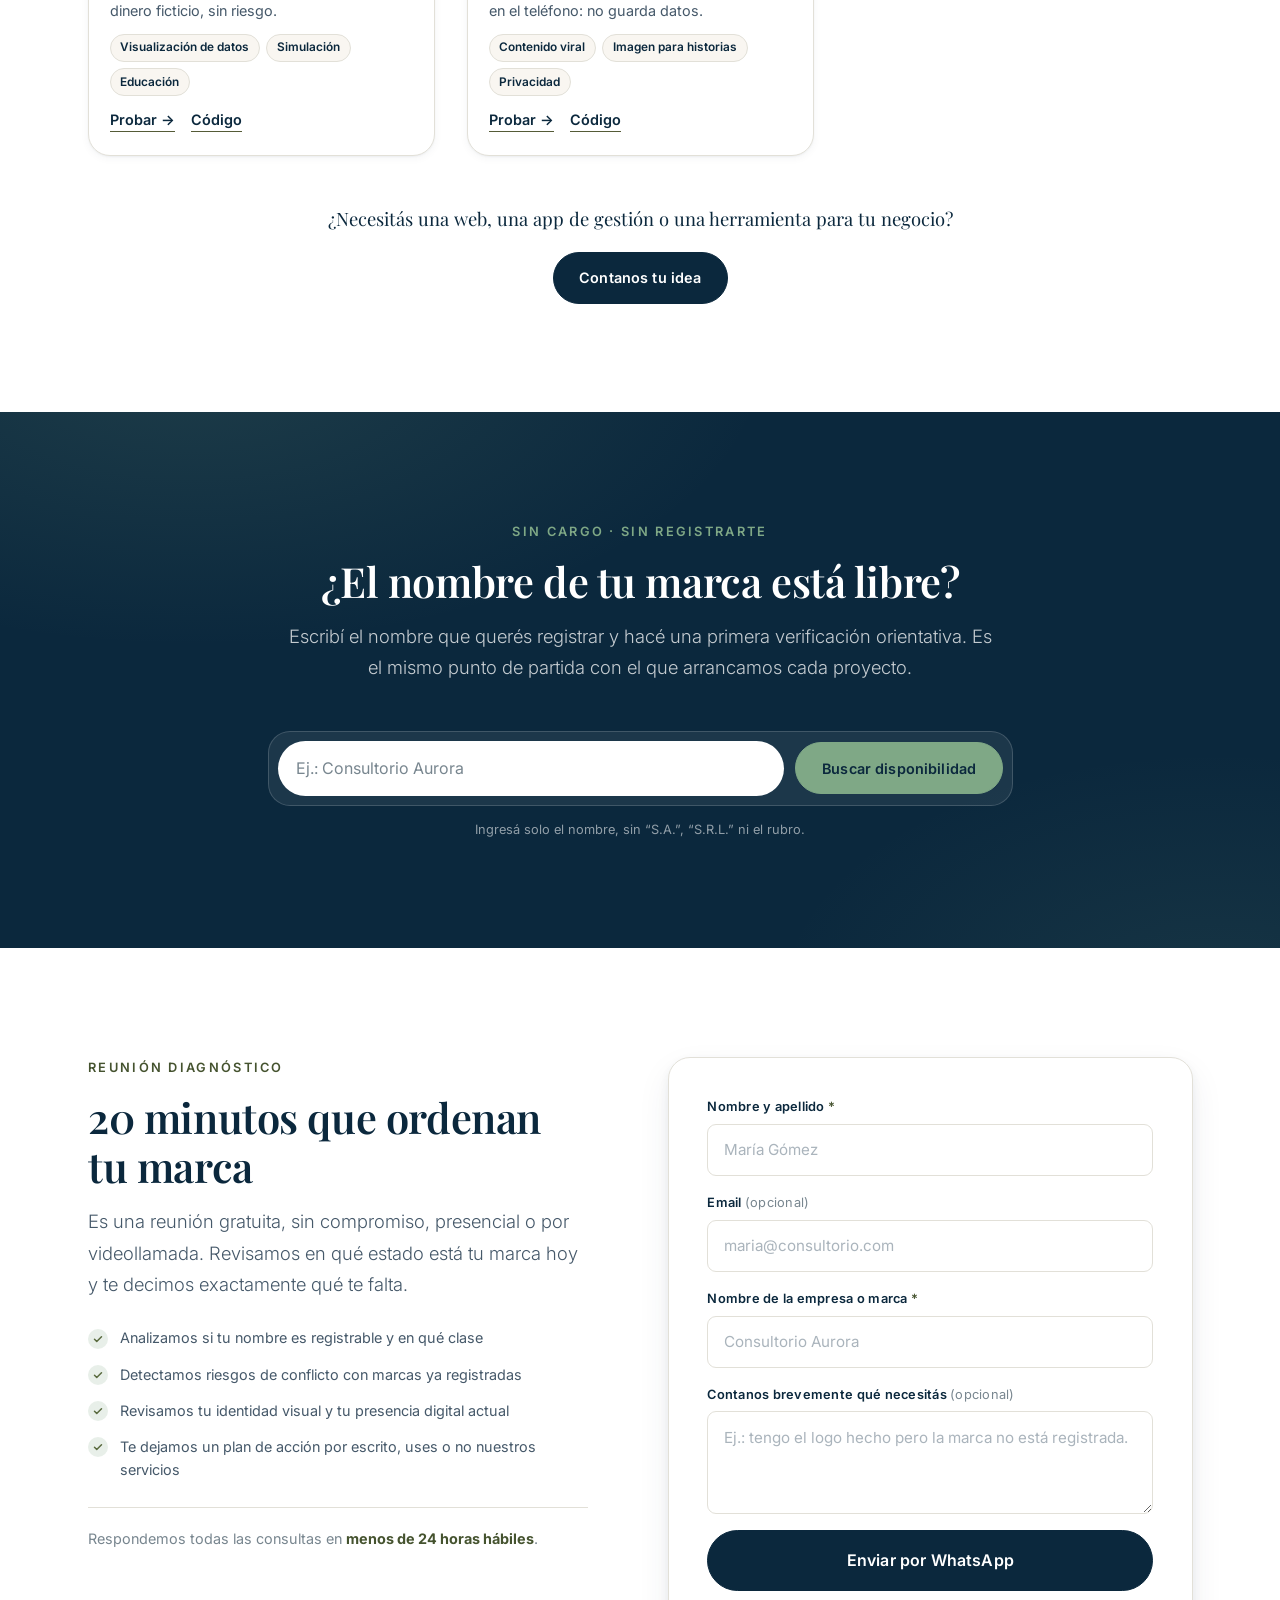
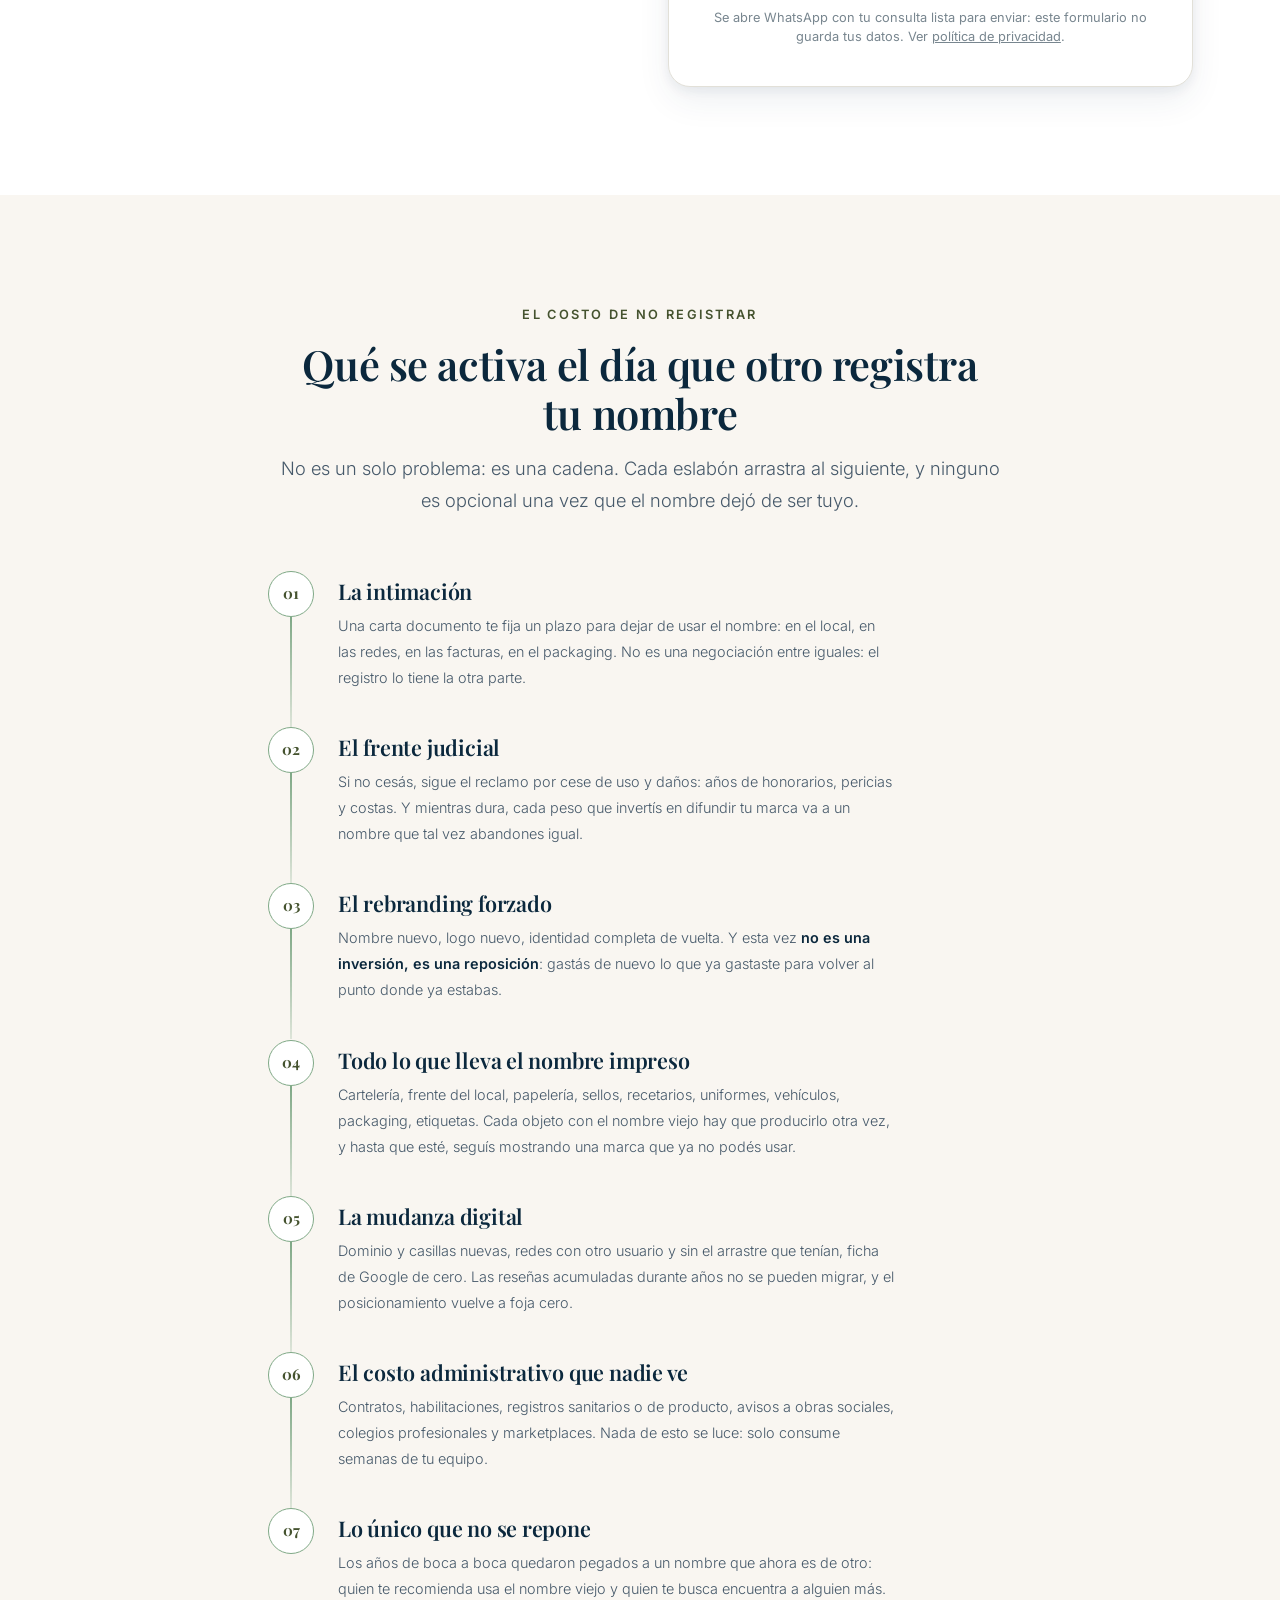
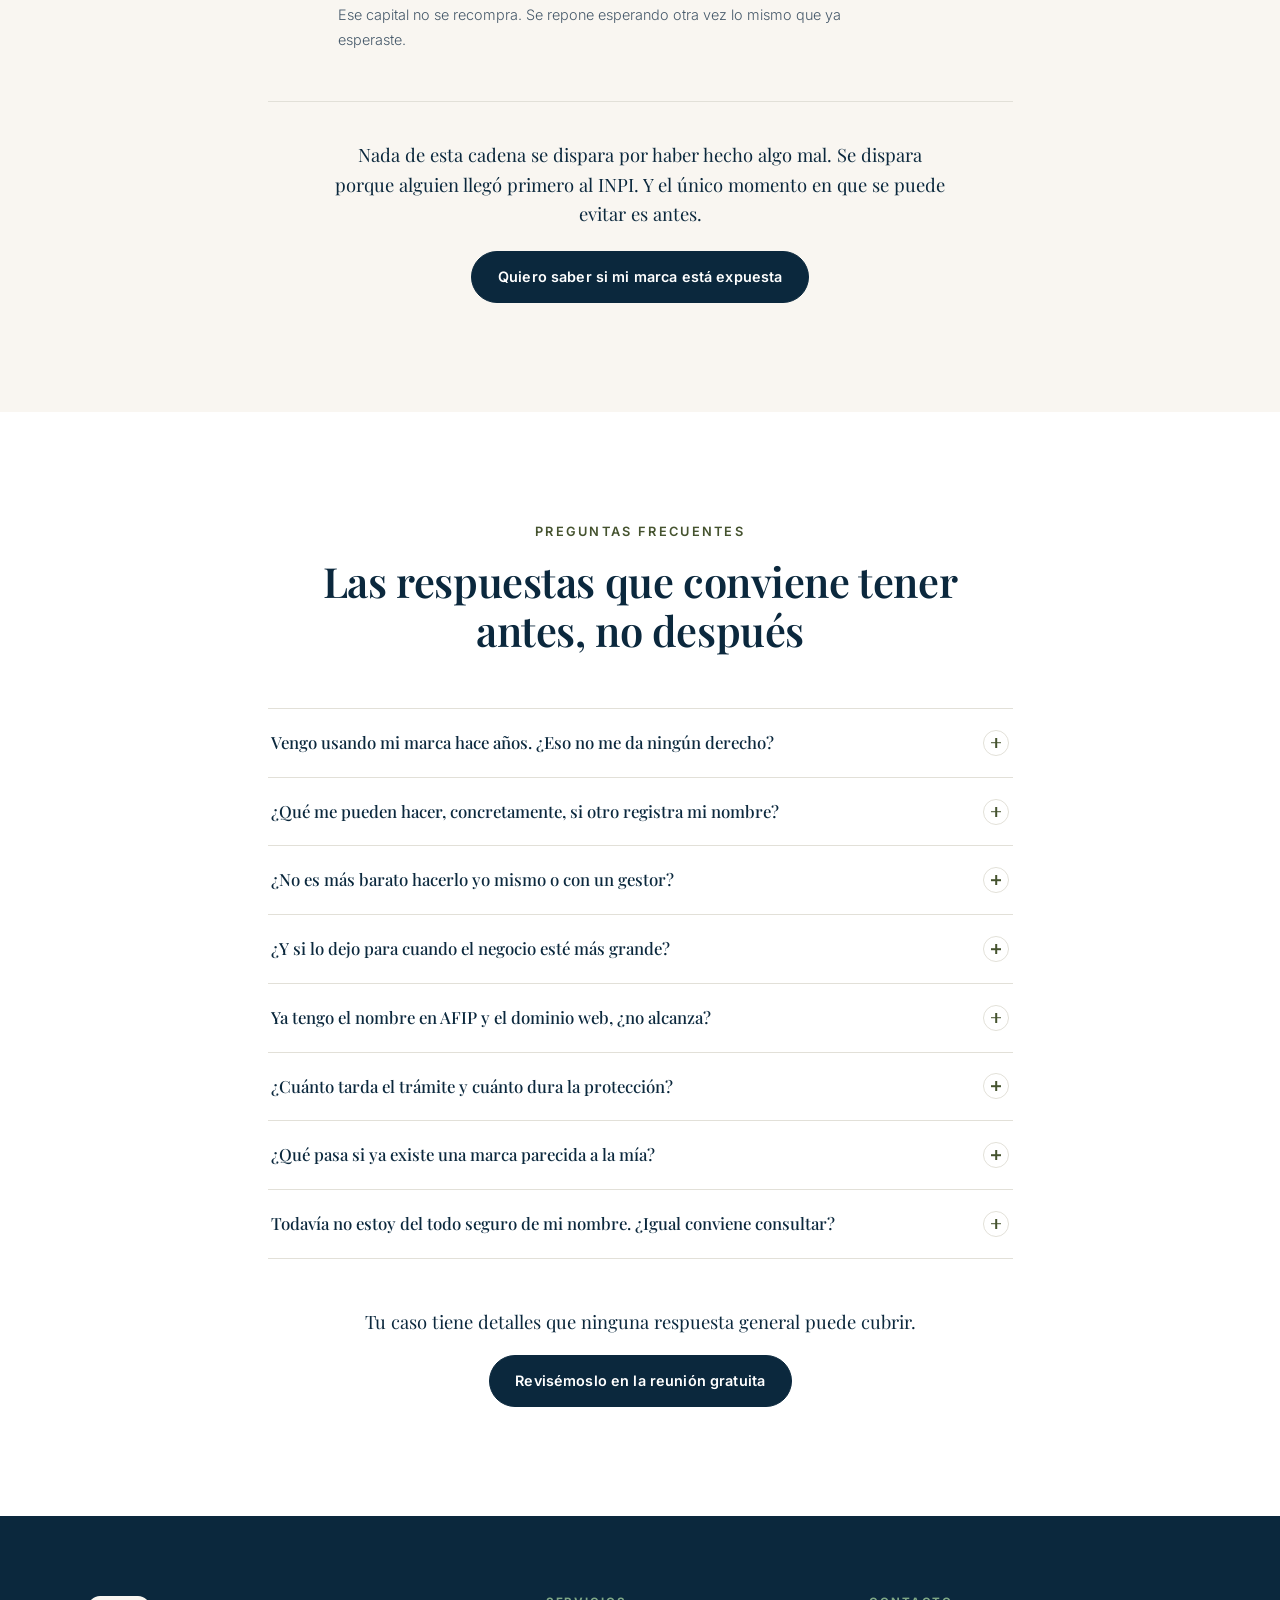
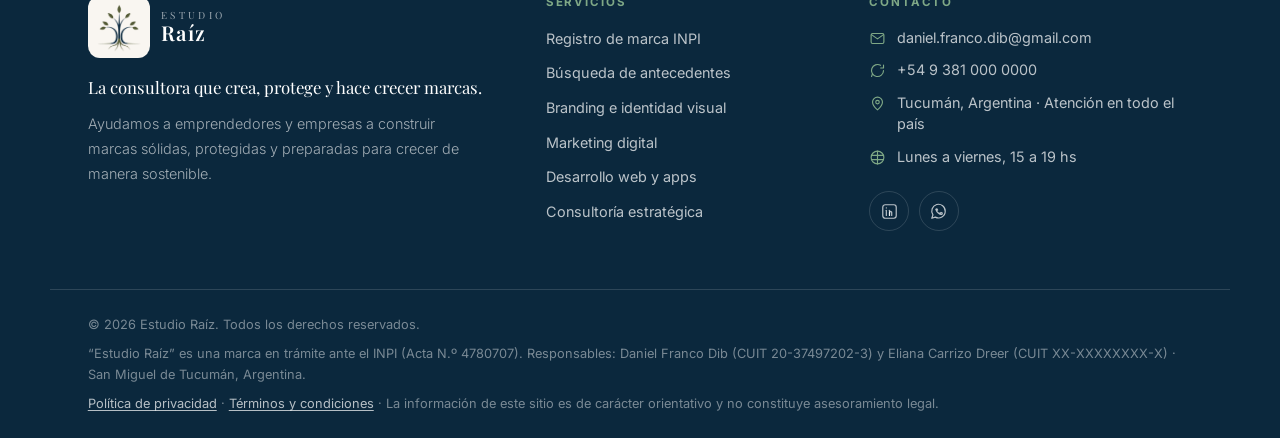
==== commit 8675a9f3: "Contacto real, trabajos realizados, políticas y colores de marca - Datos de contacto reales (WhatsAp" ====
--- a/web/index.html
+++ b/web/index.html
@@ -46,7 +46,7 @@
     "url": "https://estudio-raiz.vercel.app/",
     "logo": "https://estudio-raiz.vercel.app/assets/img/logo.png",
     "email": "daniel.franco.dib@gmail.com",
-    "telephone": "+54-9-221-682-3580",
+    "telephone": "+54-9-381-000-0000",
     "areaServed": { "@type": "Country", "name": "Argentina" },
     "address": { "@type": "PostalAddress", "addressLocality": "San Miguel de Tucumán", "addressRegion": "Tucumán", "addressCountry": "AR" },
     "founder": [
@@ -581,7 +581,7 @@
             <svg viewBox="0 0 24 24"><path d="m5 12.5 4.5 4.5L19 7.5"></path></svg>
           </span>
           <h3>¡Listo! Solo falta tocar “Enviar” en WhatsApp</h3>
-          <p>Abrimos WhatsApp con tu consulta escrita. Si no se abrió, <a id="waFallback" href="https://wa.me/5492216823580" target="_blank" rel="noopener">tocá acá para abrirlo</a>. Te respondemos en menos de 24 horas hábiles para coordinar la reunión.</p>
+          <p>Abrimos WhatsApp con tu consulta escrita. Si no se abrió, <a id="waFallback" href="https://wa.me/5493810000000" target="_blank" rel="noopener">tocá acá para abrirlo</a>. Te respondemos en menos de 24 horas hábiles para coordinar la reunión.</p>
           <button type="button" class="btn btn--ghost btn--sm" id="formReset">Enviar otra consulta</button>
         </div>
       </div>
@@ -909,7 +909,7 @@
         </li>
         <li>
           <svg viewBox="0 0 24 24" aria-hidden="true"><path d="M20.5 12a8.5 8.5 0 1 1-4.2-7.3"></path><path d="M3.6 20.4 5 16.6"></path><path d="M20.5 4.5v4h-4"></path></svg>
-          <a href="https://wa.me/5492216823580" target="_blank" rel="noopener">+54 9 221 682-3580</a>
+          <a href="https://wa.me/5493810000000" target="_blank" rel="noopener">+54 9 381 000 0000</a>
         </li>
         <li>
           <svg viewBox="0 0 24 24" aria-hidden="true"><path d="M12 21s7-5.6 7-11a7 7 0 1 0-14 0c0 5.4 7 11 7 11Z"></path><circle cx="12" cy="10" r="2.5"></circle></svg>
@@ -925,7 +925,7 @@
         <a href="https://www.linkedin.com/in/danielfdib/" target="_blank" rel="noopener" aria-label="LinkedIn de Daniel Franco Dib">
           <svg viewBox="0 0 24 24"><rect x="3.5" y="3.5" width="17" height="17" rx="3"></rect><path d="M8 10.5V17"></path><path d="M8 7.4v.1"></path><path d="M12 17v-3.6c0-1.6 2.8-1.8 2.8 0V17"></path><path d="M12 10.5V17"></path></svg>
         </a>
-        <a href="https://wa.me/5492216823580" target="_blank" rel="noopener" aria-label="WhatsApp de Estudio Raíz">
+        <a href="https://wa.me/5493810000000" target="_blank" rel="noopener" aria-label="WhatsApp de Estudio Raíz">
           <svg viewBox="0 0 24 24"><path d="M20.5 11.7a8.5 8.5 0 0 1-12.6 7.4L3.5 20.5l1.5-4.3A8.5 8.5 0 1 1 20.5 11.7Z"></path><path d="M9 9.2c.3 2.6 2.6 4.8 5.2 5.2l1-1.2 1.6.8-.4 1.5c-2.9.6-6.9-3-7.8-6.2l1.4-.6.9 1.6-1.9-1.1Z"></path></svg>
         </a>
       </div>
@@ -936,7 +936,7 @@
     <p>&copy; <span id="year">2026</span> Estudio Raíz. Todos los derechos reservados.</p>
     <p class="footer-legal">
       “Estudio Raíz” es una marca en trámite ante el INPI (Acta N.º 4780707).
-      Responsables: Daniel Franco Dib (CUIT 20-37497202-3) y Eliana Carrizo Dreer (CUIT 27-31589697-0) · San Miguel de Tucumán, Argentina.
+      Responsables: Daniel Franco Dib (CUIT 20-37497202-3) y Eliana Carrizo Dreer (CUIT XX-XXXXXXXX-X) · San Miguel de Tucumán, Argentina.
     </p>
     <p class="footer-legal">
       <a href="/privacidad">Política de privacidad</a> · <a href="/terminos">Términos y condiciones</a> ·
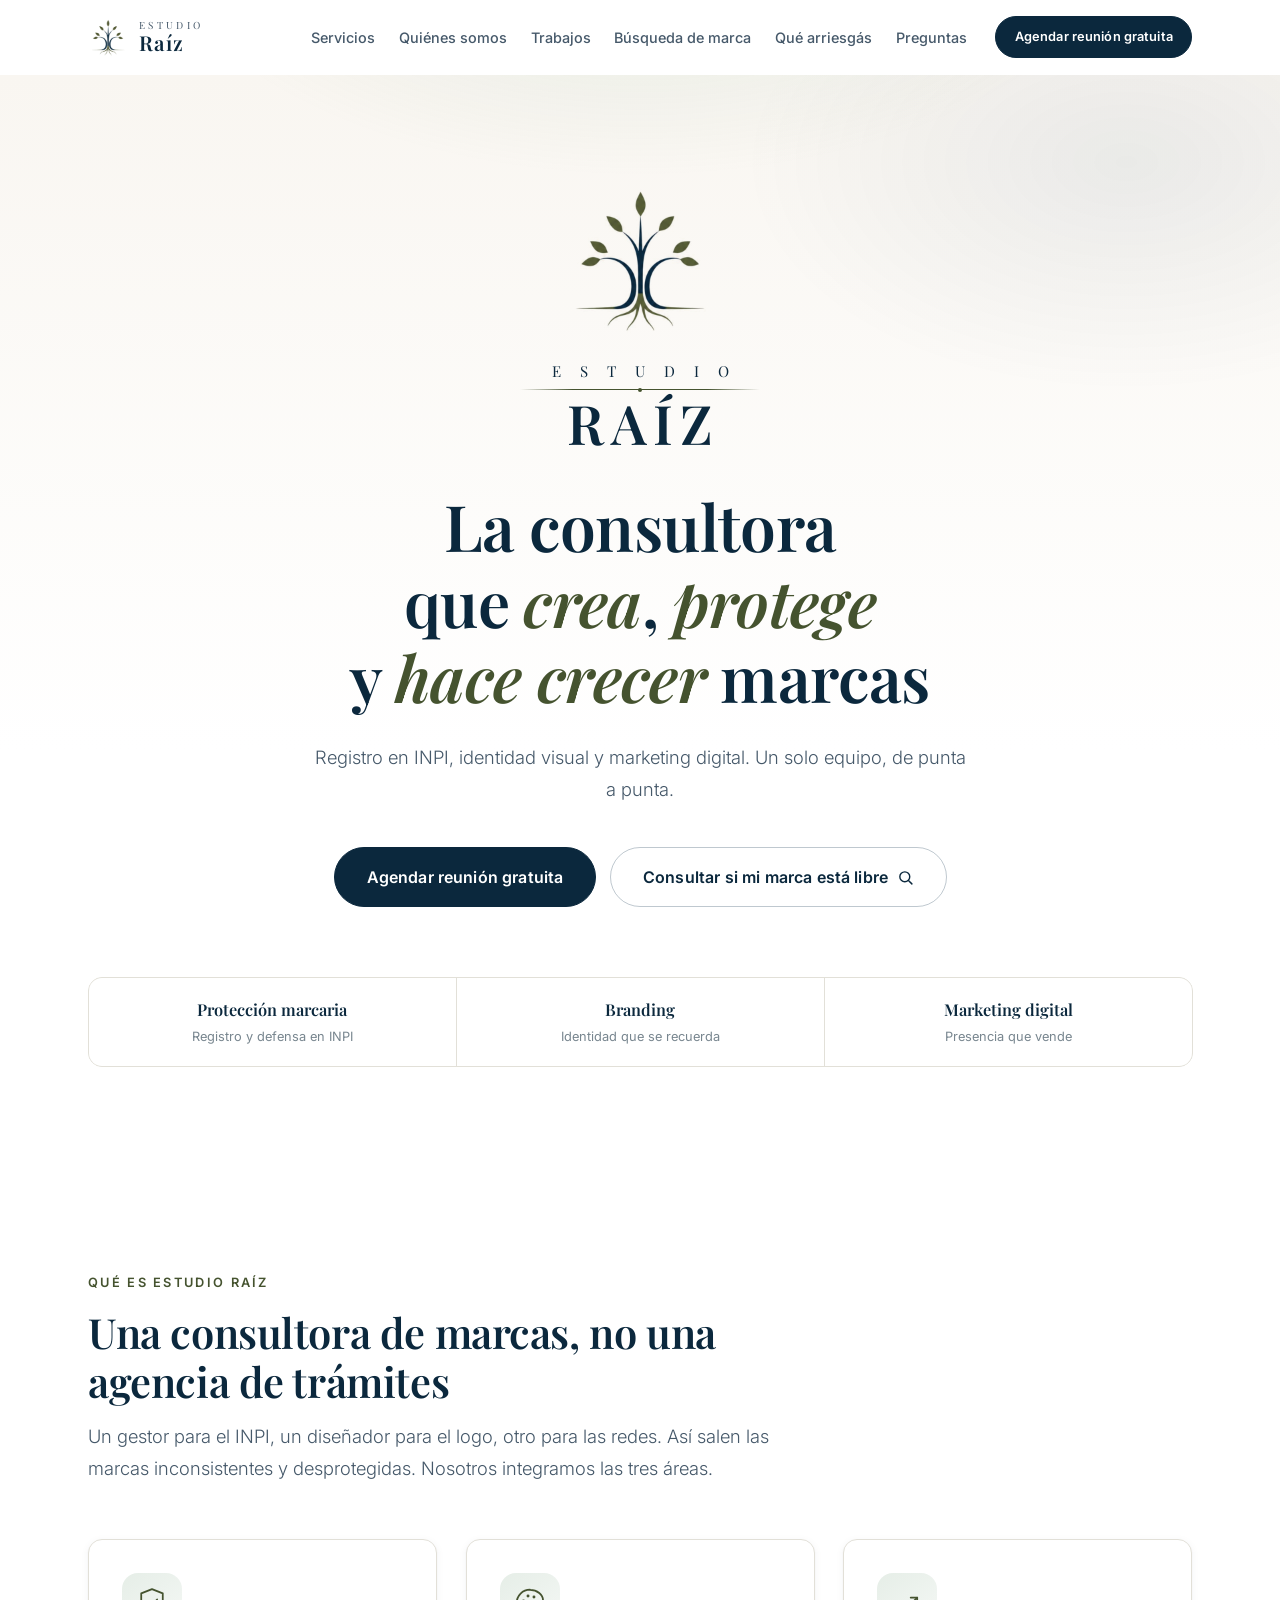
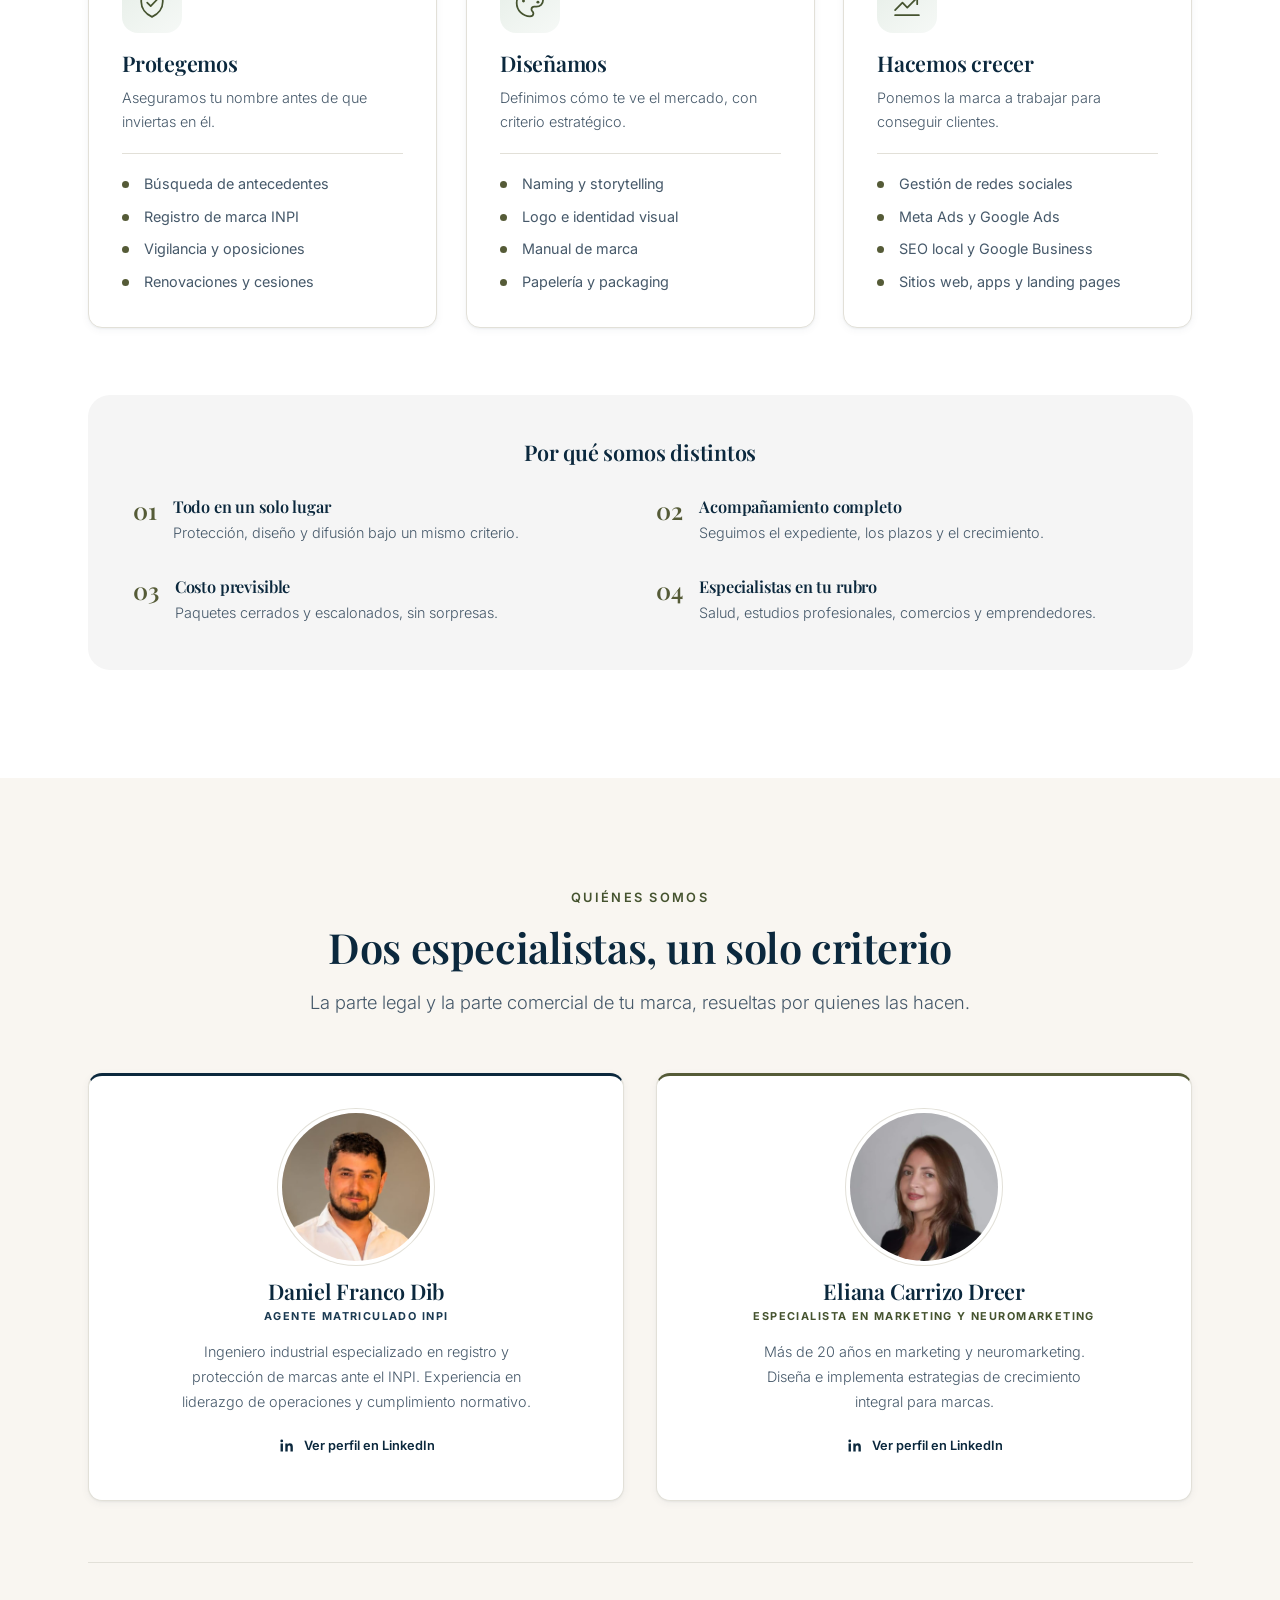
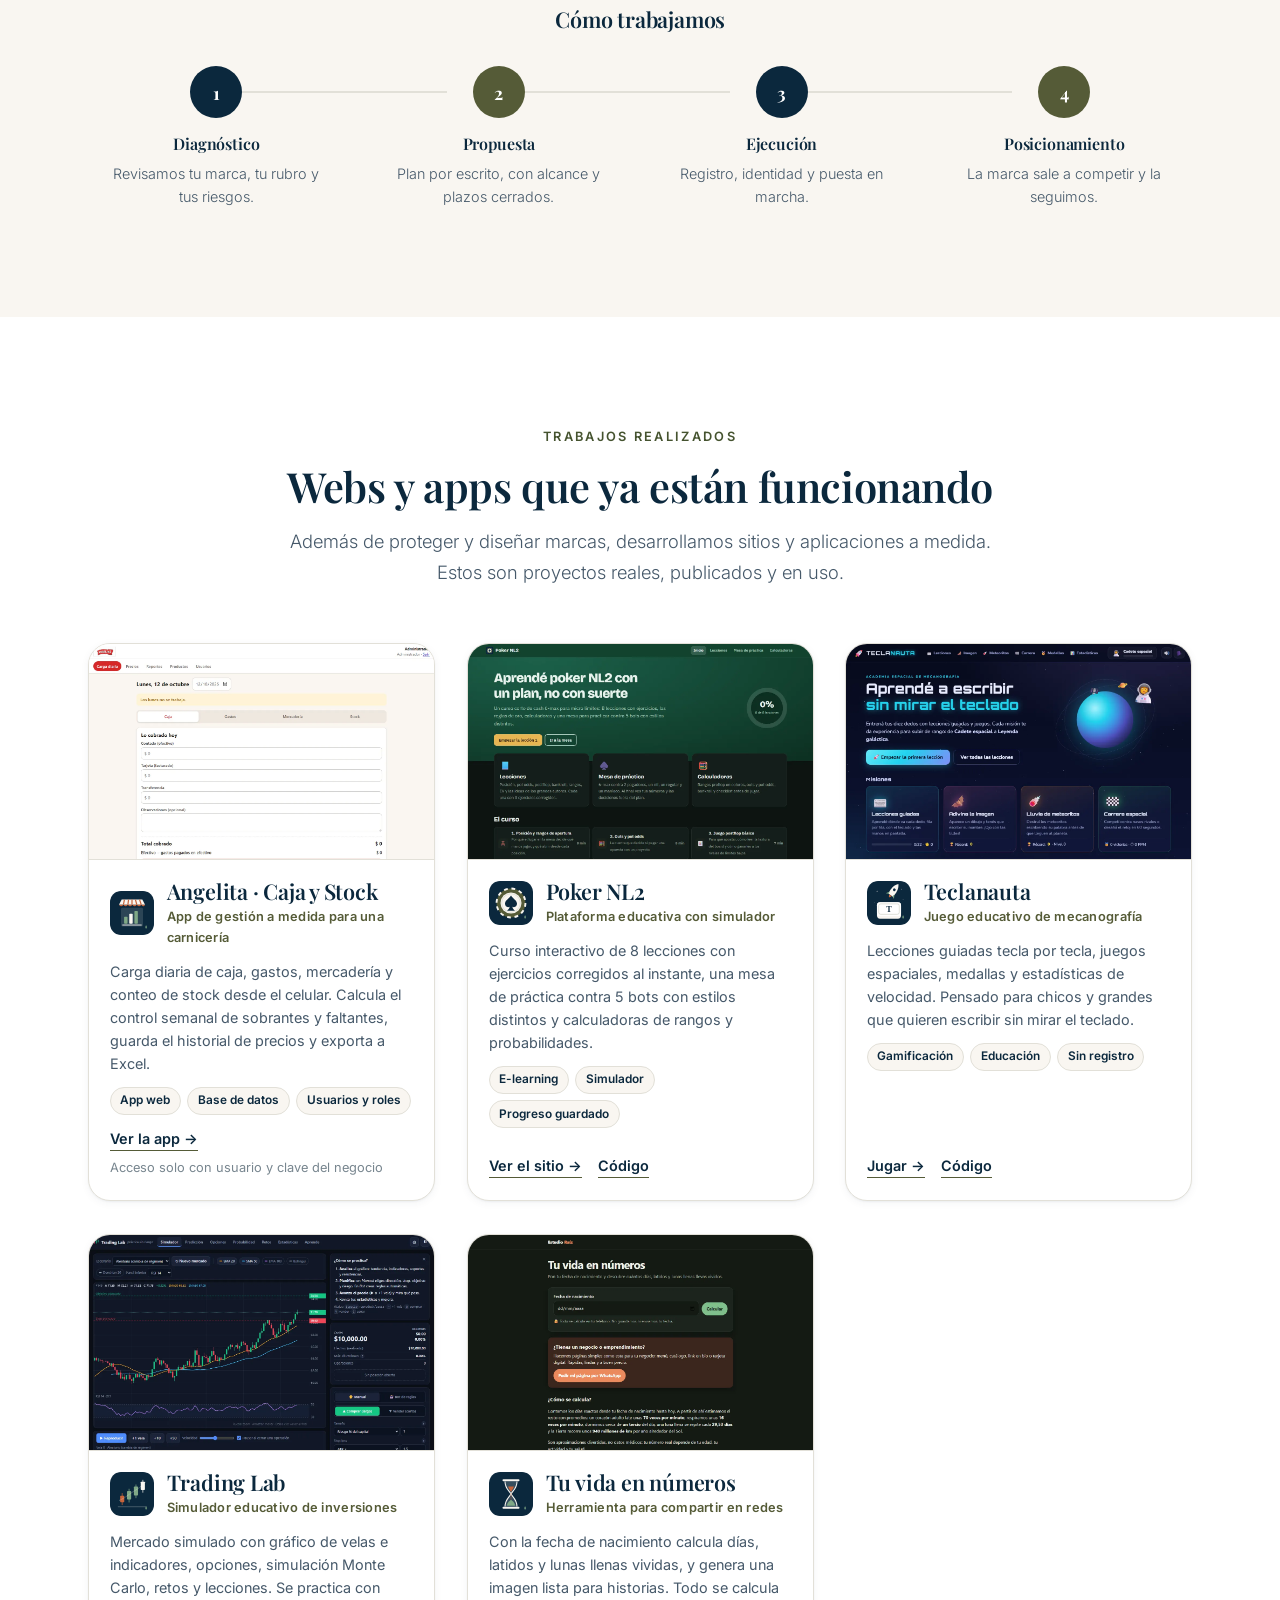
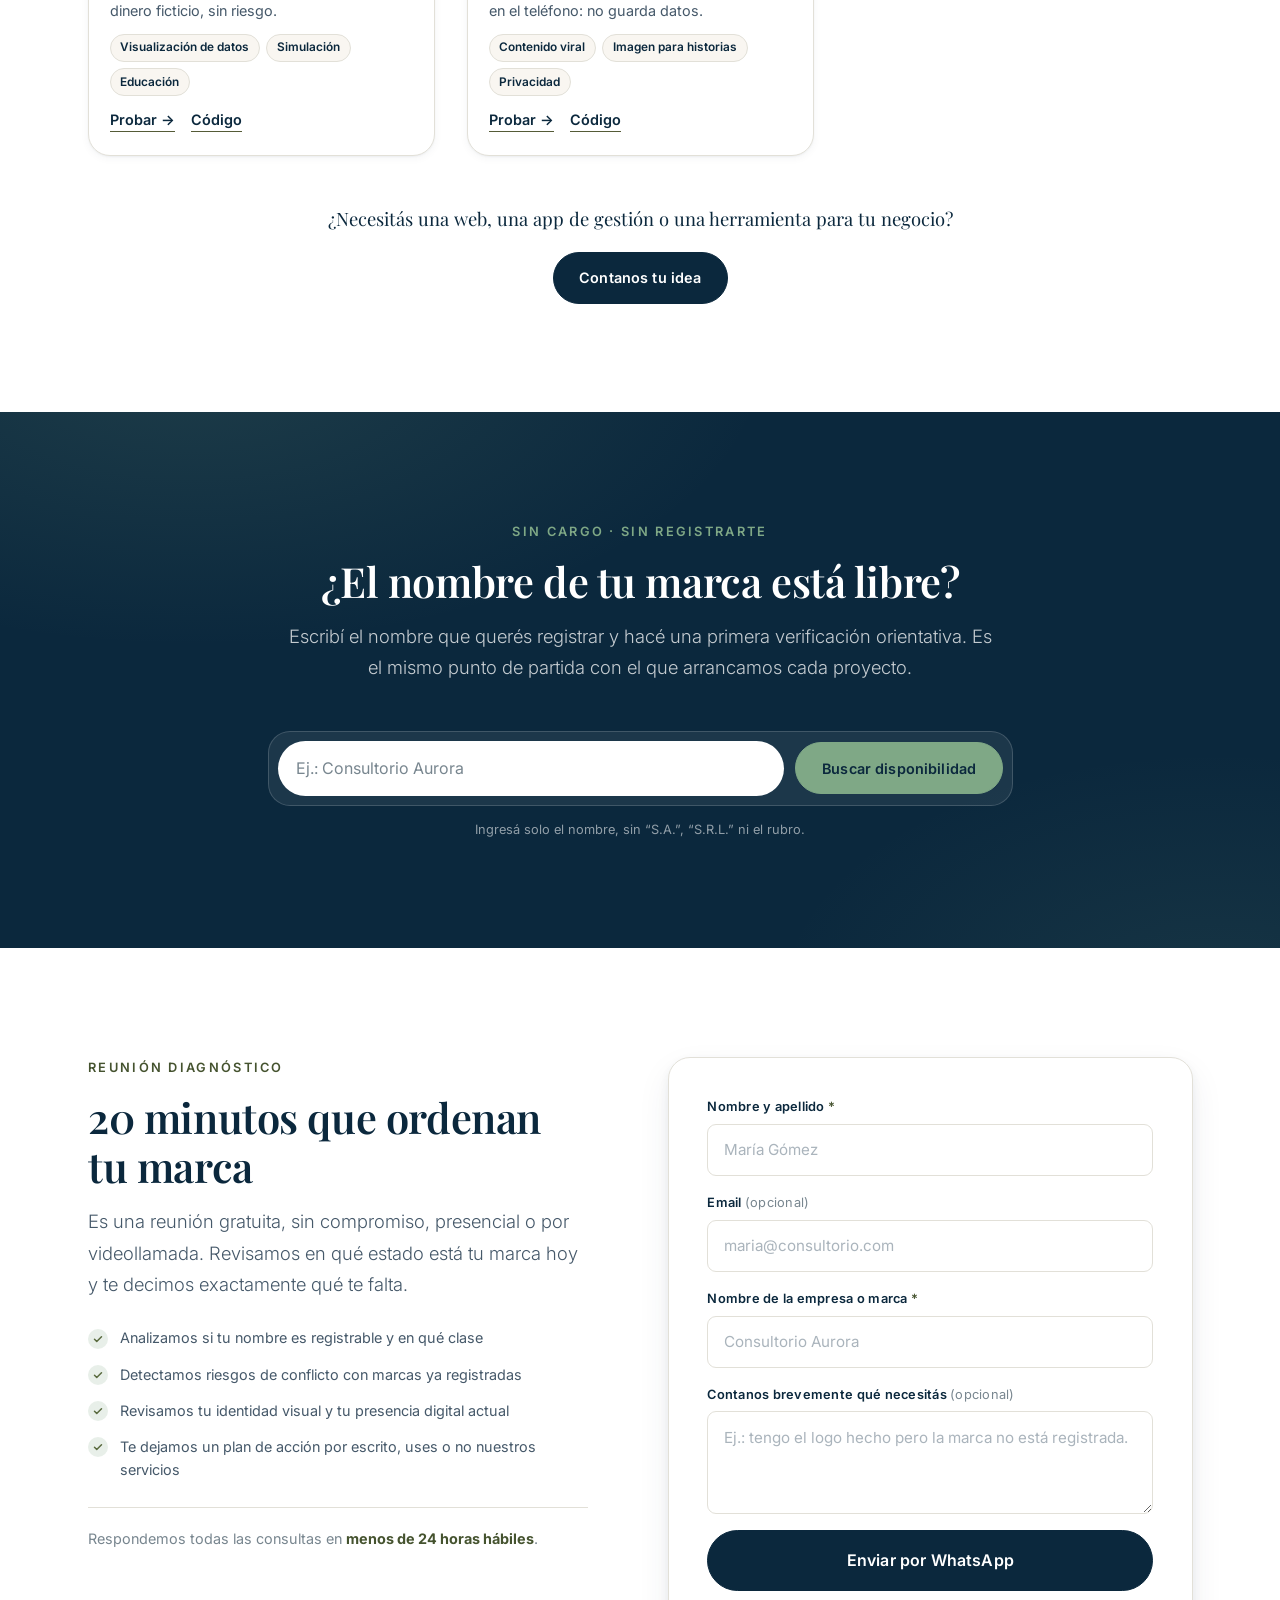
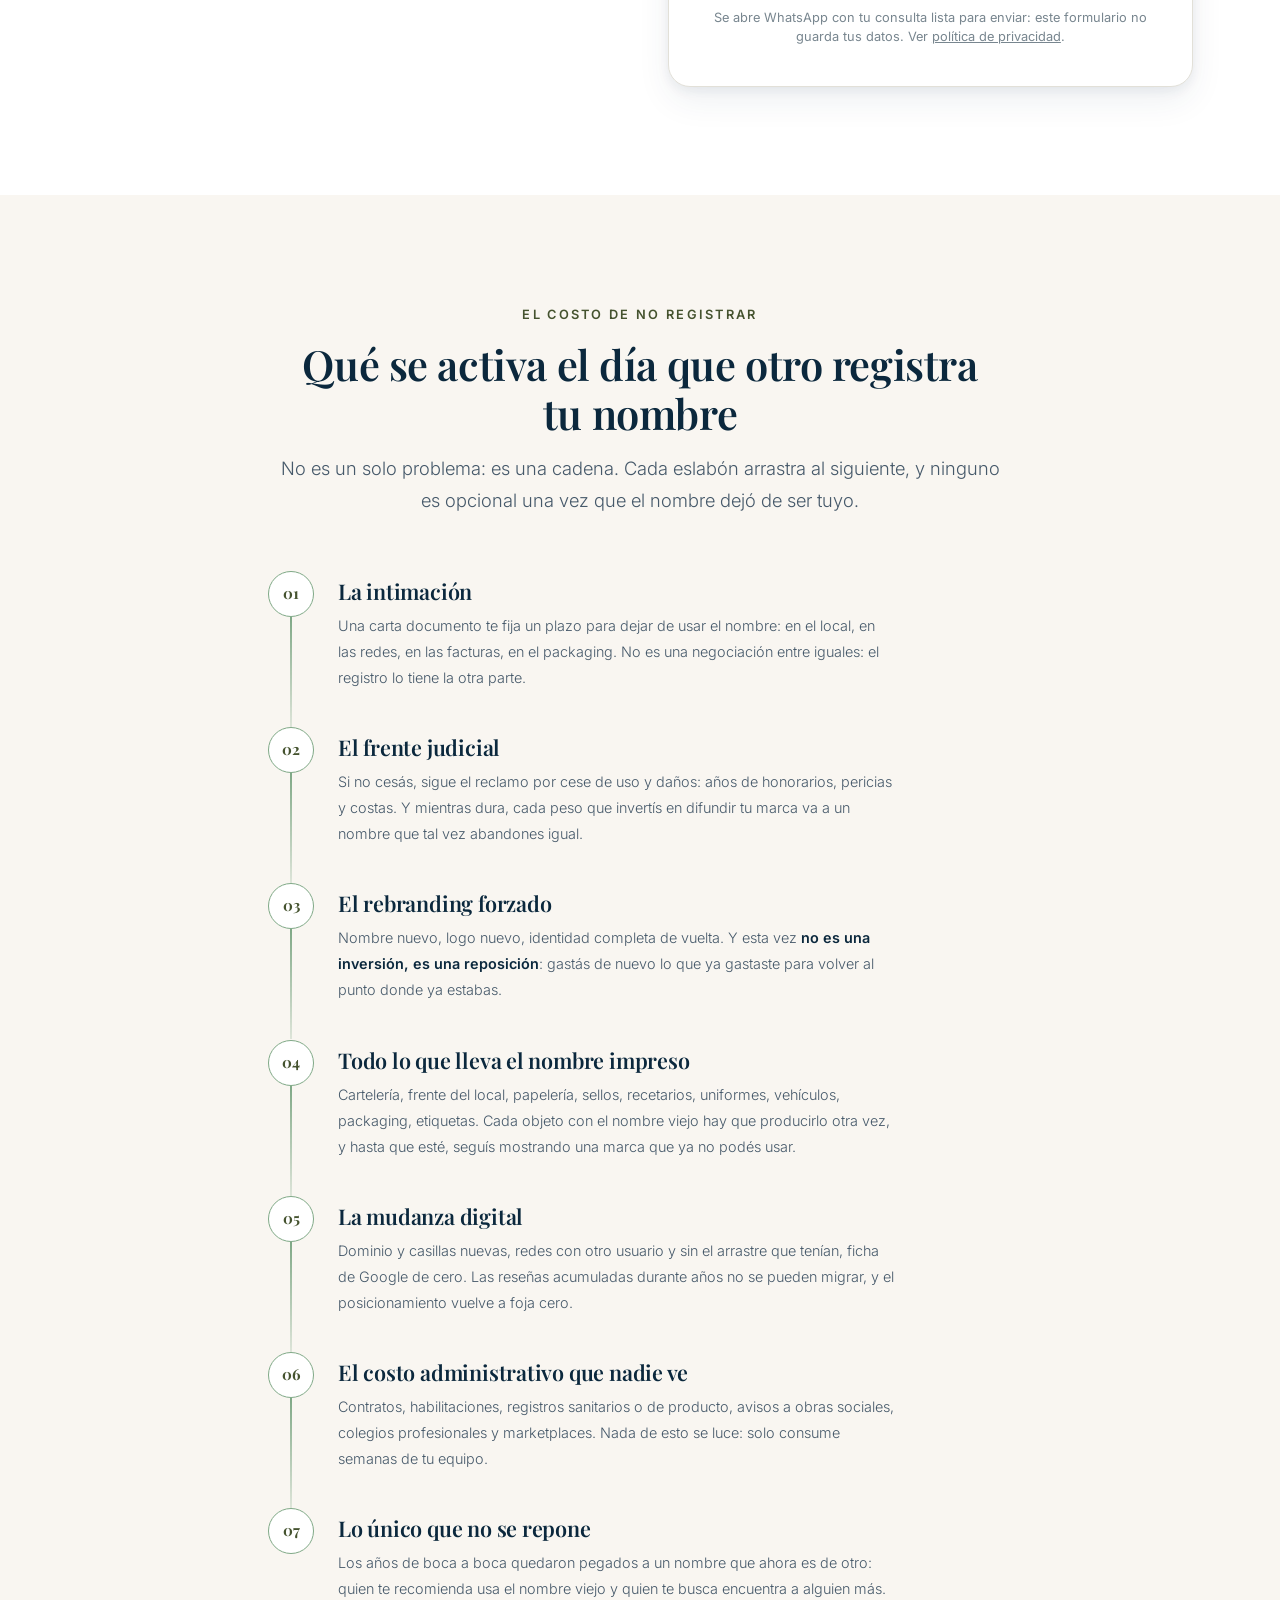
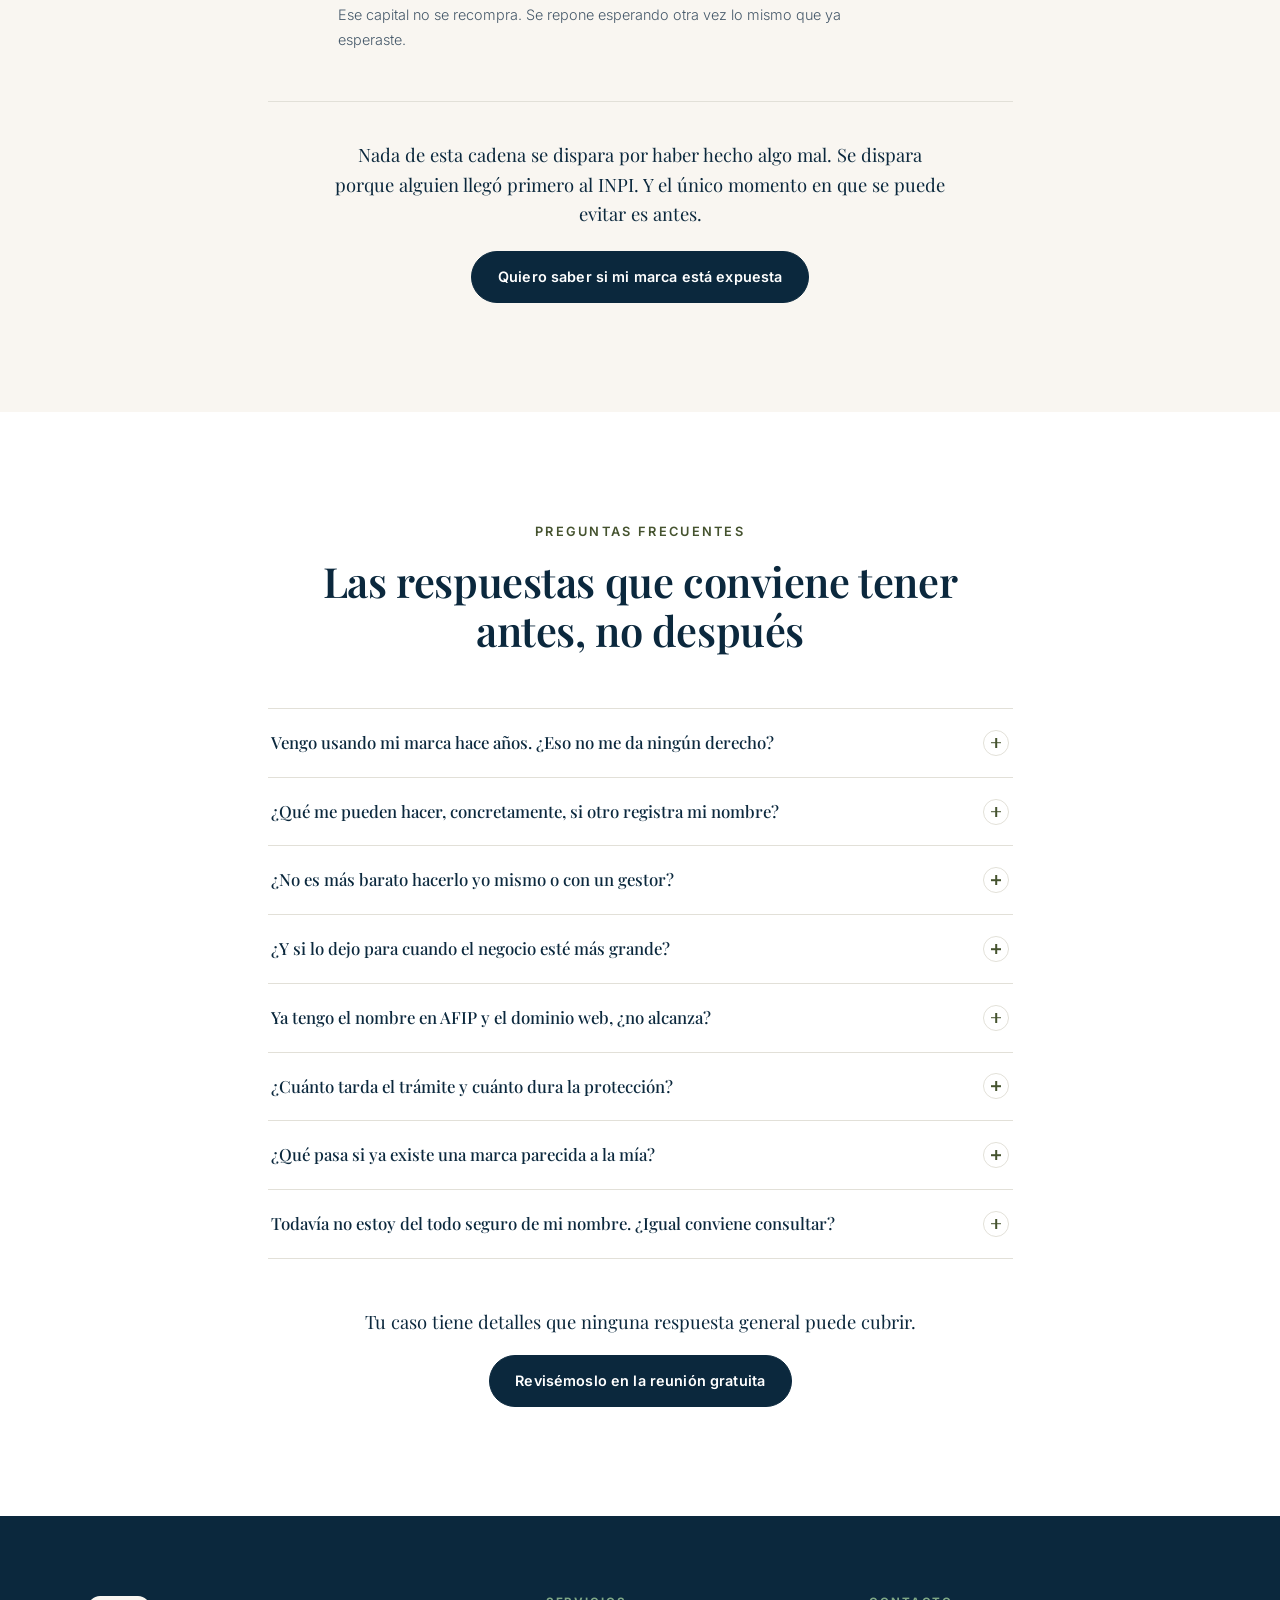
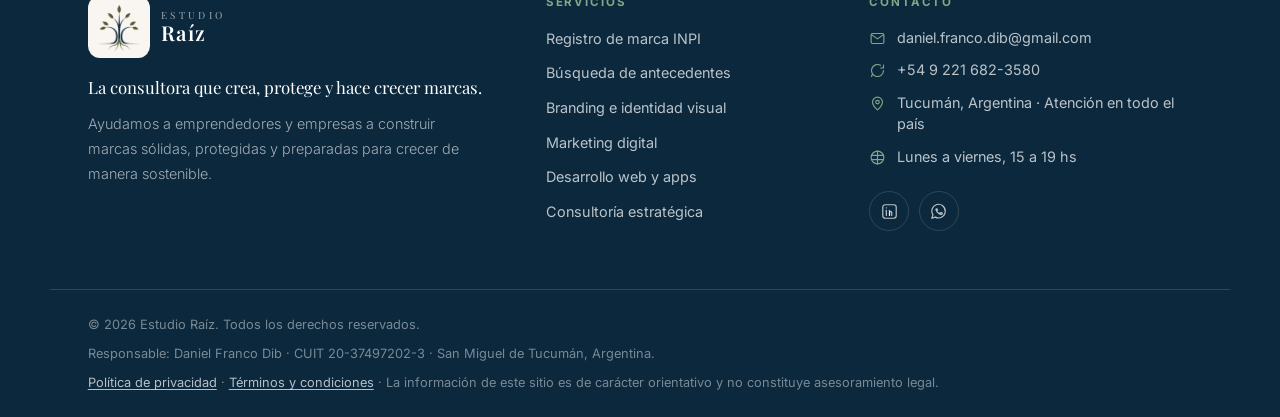
==== commit 8e27abe2: "Logo real de Estudio Raíz en el pie y datos legales más sobrios Co-Authored-By: Claude Opus 5.5 <nor" ====
--- a/web/index.html
+++ b/web/index.html
@@ -46,7 +46,7 @@
     "url": "https://estudio-raiz.vercel.app/",
     "logo": "https://estudio-raiz.vercel.app/assets/img/logo.png",
     "email": "daniel.franco.dib@gmail.com",
-    "telephone": "+54-9-381-000-0000",
+    "telephone": "+54-9-221-682-3580",
     "areaServed": { "@type": "Country", "name": "Argentina" },
     "address": { "@type": "PostalAddress", "addressLocality": "San Miguel de Tucumán", "addressRegion": "Tucumán", "addressCountry": "AR" },
     "founder": [
@@ -581,7 +581,7 @@
             <svg viewBox="0 0 24 24"><path d="m5 12.5 4.5 4.5L19 7.5"></path></svg>
           </span>
           <h3>¡Listo! Solo falta tocar “Enviar” en WhatsApp</h3>
-          <p>Abrimos WhatsApp con tu consulta escrita. Si no se abrió, <a id="waFallback" href="https://wa.me/5493810000000" target="_blank" rel="noopener">tocá acá para abrirlo</a>. Te respondemos en menos de 24 horas hábiles para coordinar la reunión.</p>
+          <p>Abrimos WhatsApp con tu consulta escrita. Si no se abrió, <a id="waFallback" href="https://wa.me/5492216823580" target="_blank" rel="noopener">tocá acá para abrirlo</a>. Te respondemos en menos de 24 horas hábiles para coordinar la reunión.</p>
           <button type="button" class="btn btn--ghost btn--sm" id="formReset">Enviar otra consulta</button>
         </div>
       </div>
@@ -909,7 +909,7 @@
         </li>
         <li>
           <svg viewBox="0 0 24 24" aria-hidden="true"><path d="M20.5 12a8.5 8.5 0 1 1-4.2-7.3"></path><path d="M3.6 20.4 5 16.6"></path><path d="M20.5 4.5v4h-4"></path></svg>
-          <a href="https://wa.me/5493810000000" target="_blank" rel="noopener">+54 9 381 000 0000</a>
+          <a href="https://wa.me/5492216823580" target="_blank" rel="noopener">+54 9 221 682-3580</a>
         </li>
         <li>
           <svg viewBox="0 0 24 24" aria-hidden="true"><path d="M12 21s7-5.6 7-11a7 7 0 1 0-14 0c0 5.4 7 11 7 11Z"></path><circle cx="12" cy="10" r="2.5"></circle></svg>
@@ -925,7 +925,7 @@
         <a href="https://www.linkedin.com/in/danielfdib/" target="_blank" rel="noopener" aria-label="LinkedIn de Daniel Franco Dib">
           <svg viewBox="0 0 24 24"><rect x="3.5" y="3.5" width="17" height="17" rx="3"></rect><path d="M8 10.5V17"></path><path d="M8 7.4v.1"></path><path d="M12 17v-3.6c0-1.6 2.8-1.8 2.8 0V17"></path><path d="M12 10.5V17"></path></svg>
         </a>
-        <a href="https://wa.me/5493810000000" target="_blank" rel="noopener" aria-label="WhatsApp de Estudio Raíz">
+        <a href="https://wa.me/5492216823580" target="_blank" rel="noopener" aria-label="WhatsApp de Estudio Raíz">
           <svg viewBox="0 0 24 24"><path d="M20.5 11.7a8.5 8.5 0 0 1-12.6 7.4L3.5 20.5l1.5-4.3A8.5 8.5 0 1 1 20.5 11.7Z"></path><path d="M9 9.2c.3 2.6 2.6 4.8 5.2 5.2l1-1.2 1.6.8-.4 1.5c-2.9.6-6.9-3-7.8-6.2l1.4-.6.9 1.6-1.9-1.1Z"></path></svg>
         </a>
       </div>
@@ -935,8 +935,7 @@
   <div class="wrap footer-bottom">
     <p>&copy; <span id="year">2026</span> Estudio Raíz. Todos los derechos reservados.</p>
     <p class="footer-legal">
-      “Estudio Raíz” es una marca en trámite ante el INPI (Acta N.º 4780707).
-      Responsables: Daniel Franco Dib (CUIT 20-37497202-3) y Eliana Carrizo Dreer (CUIT XX-XXXXXXXX-X) · San Miguel de Tucumán, Argentina.
+      Responsable: Daniel Franco Dib · CUIT 20-37497202-3 · San Miguel de Tucumán, Argentina.
     </p>
     <p class="footer-legal">
       <a href="/privacidad">Política de privacidad</a> · <a href="/terminos">Términos y condiciones</a> ·
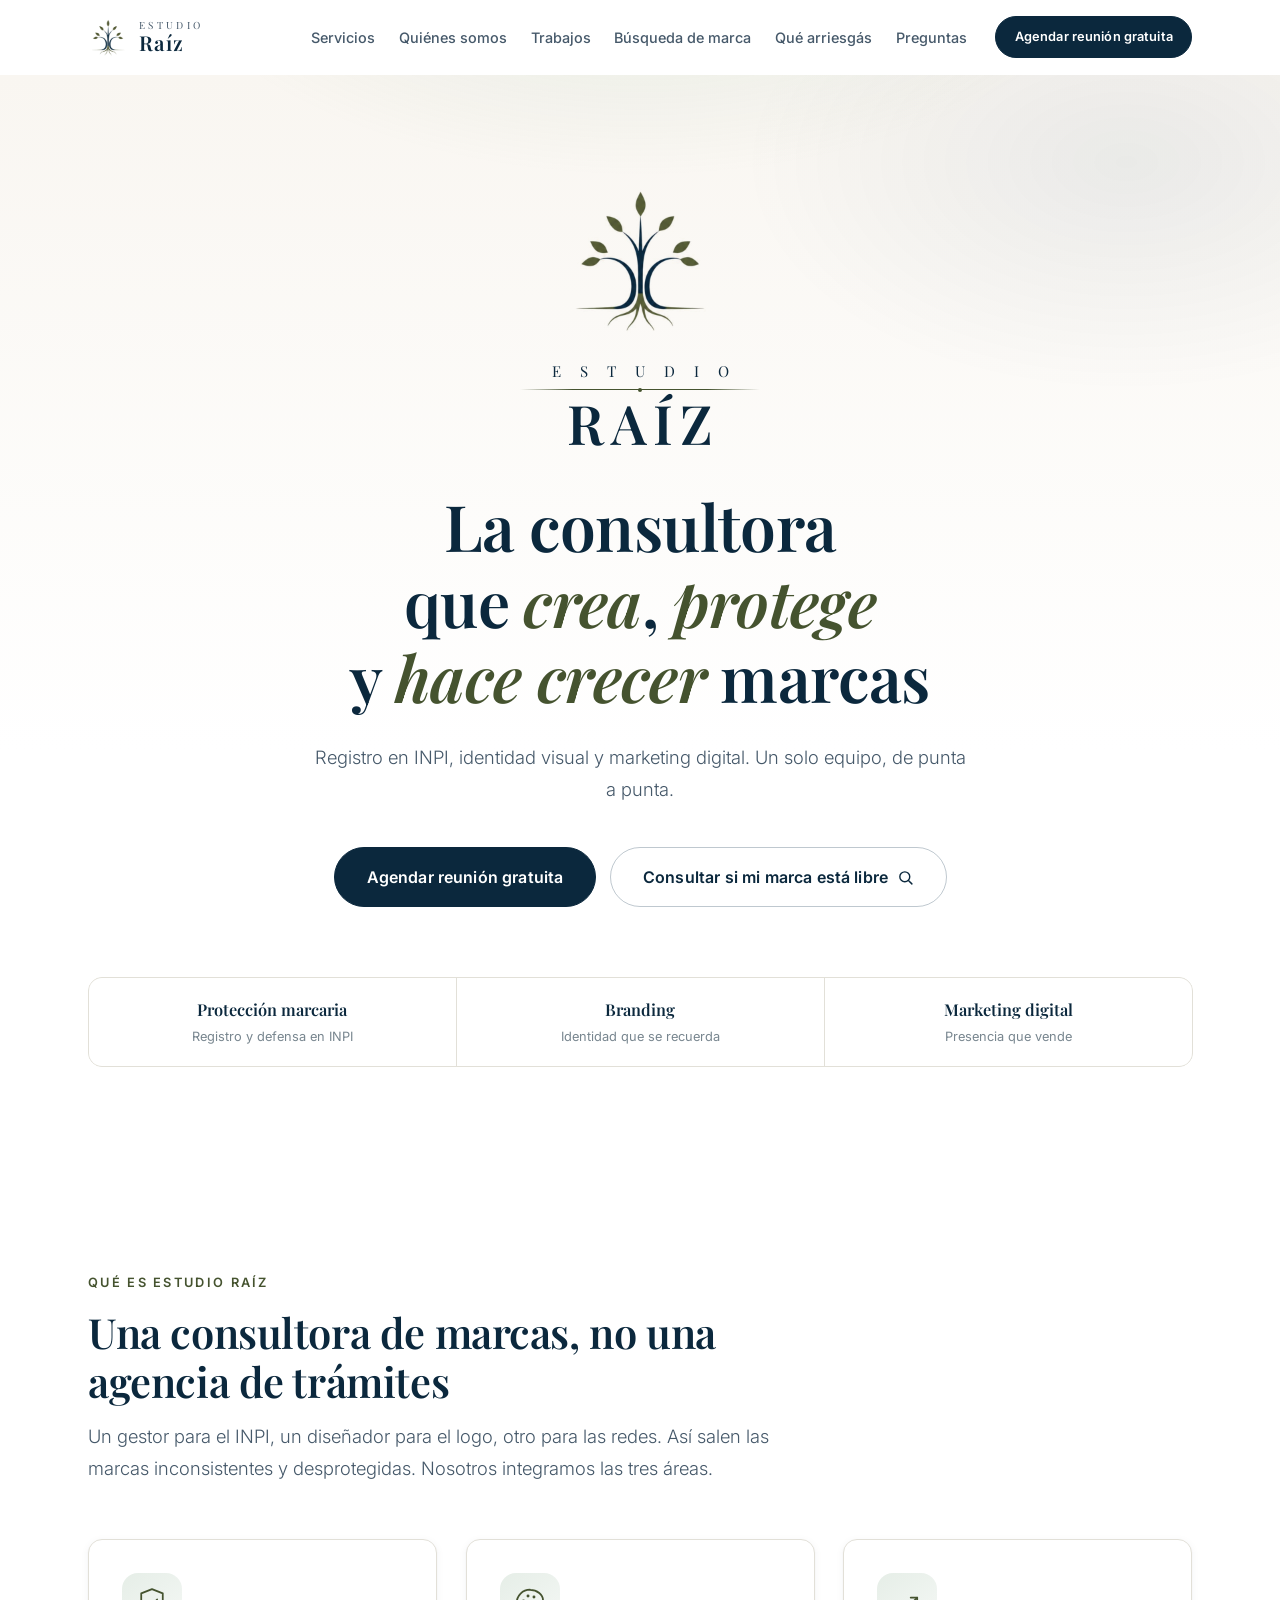
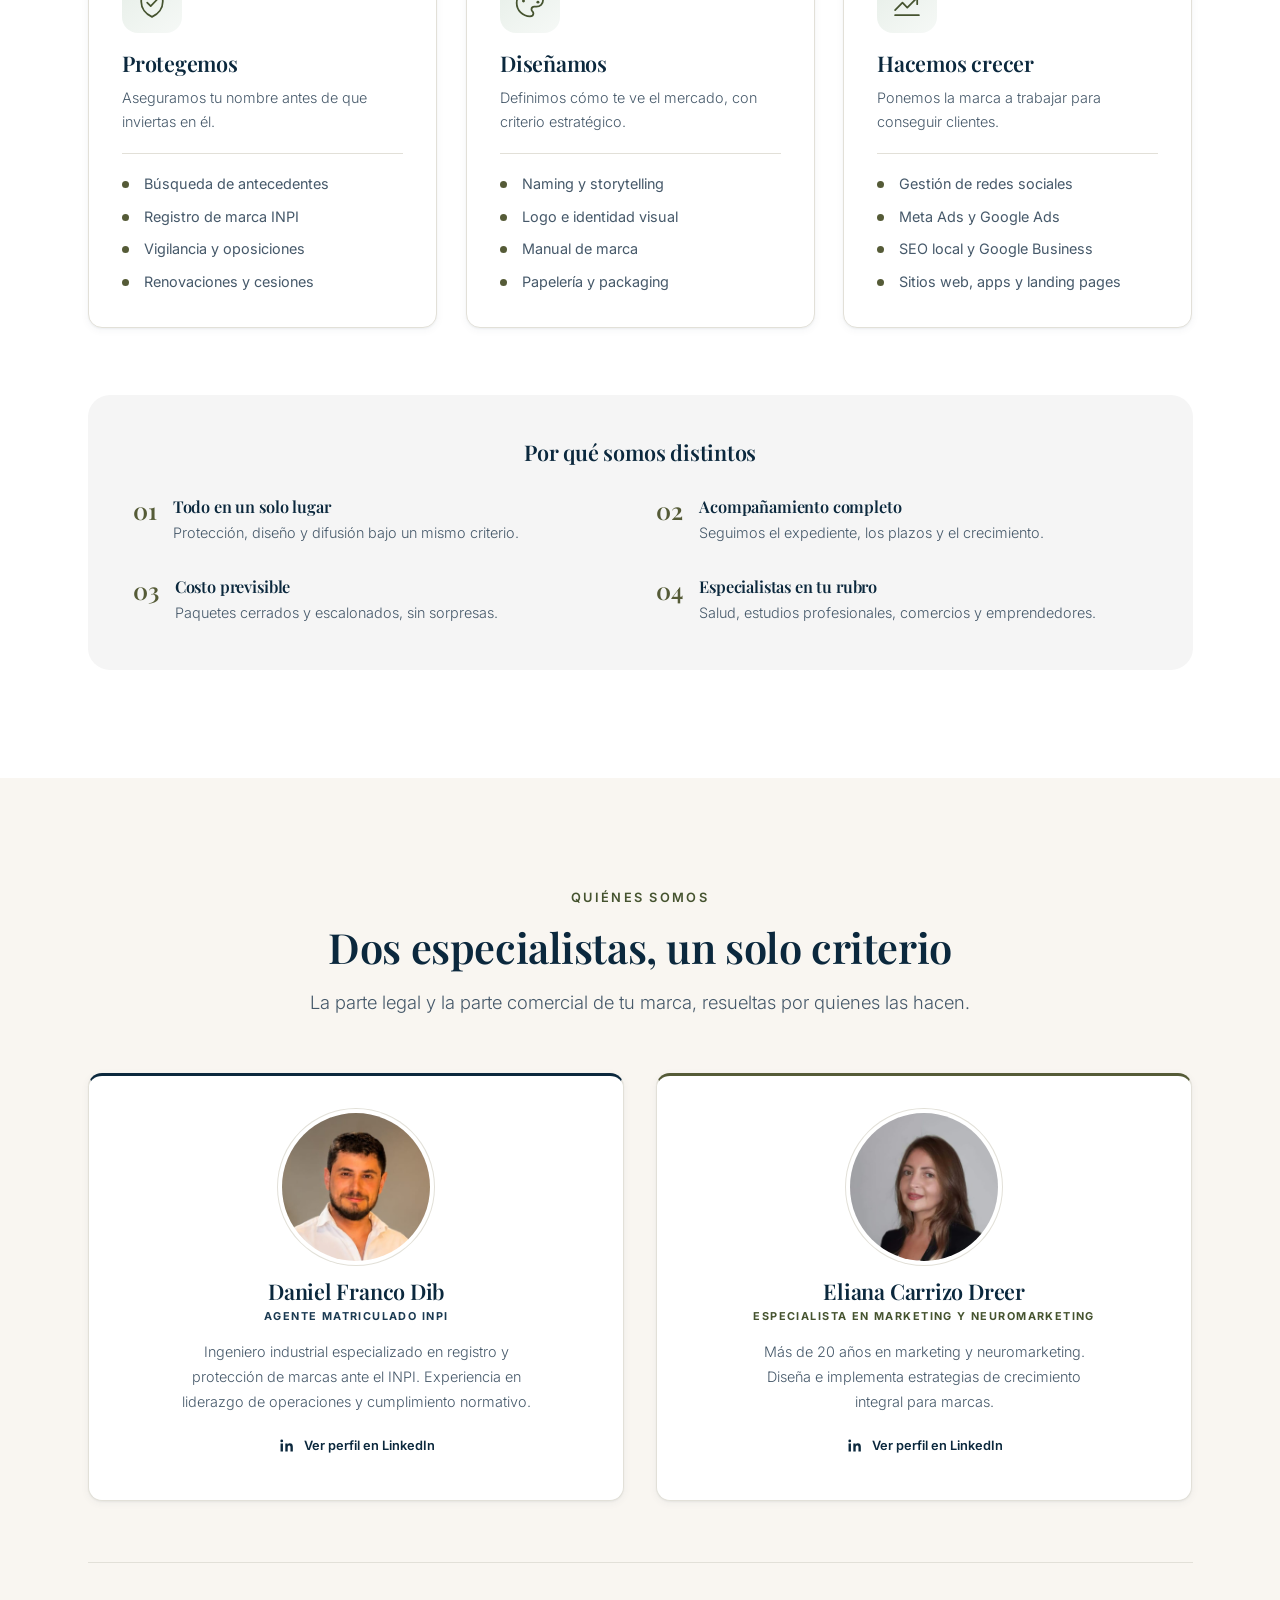
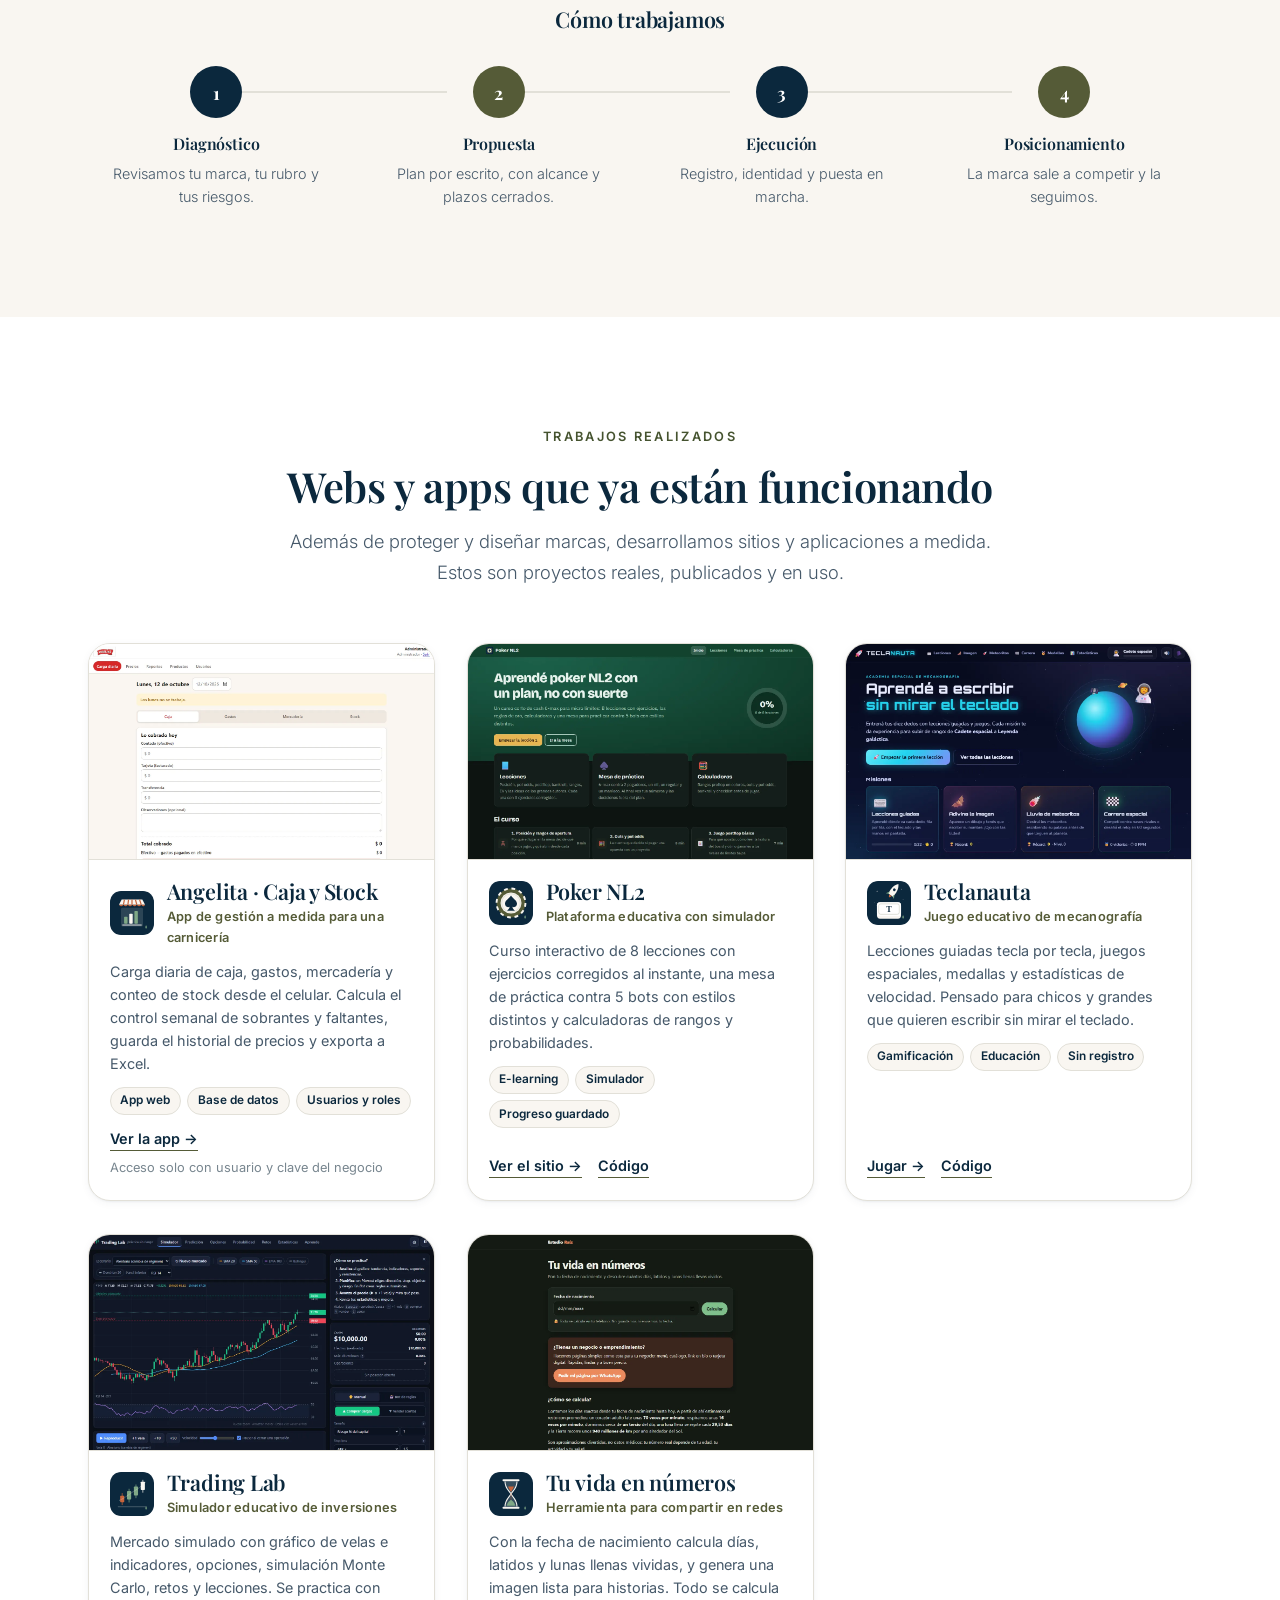
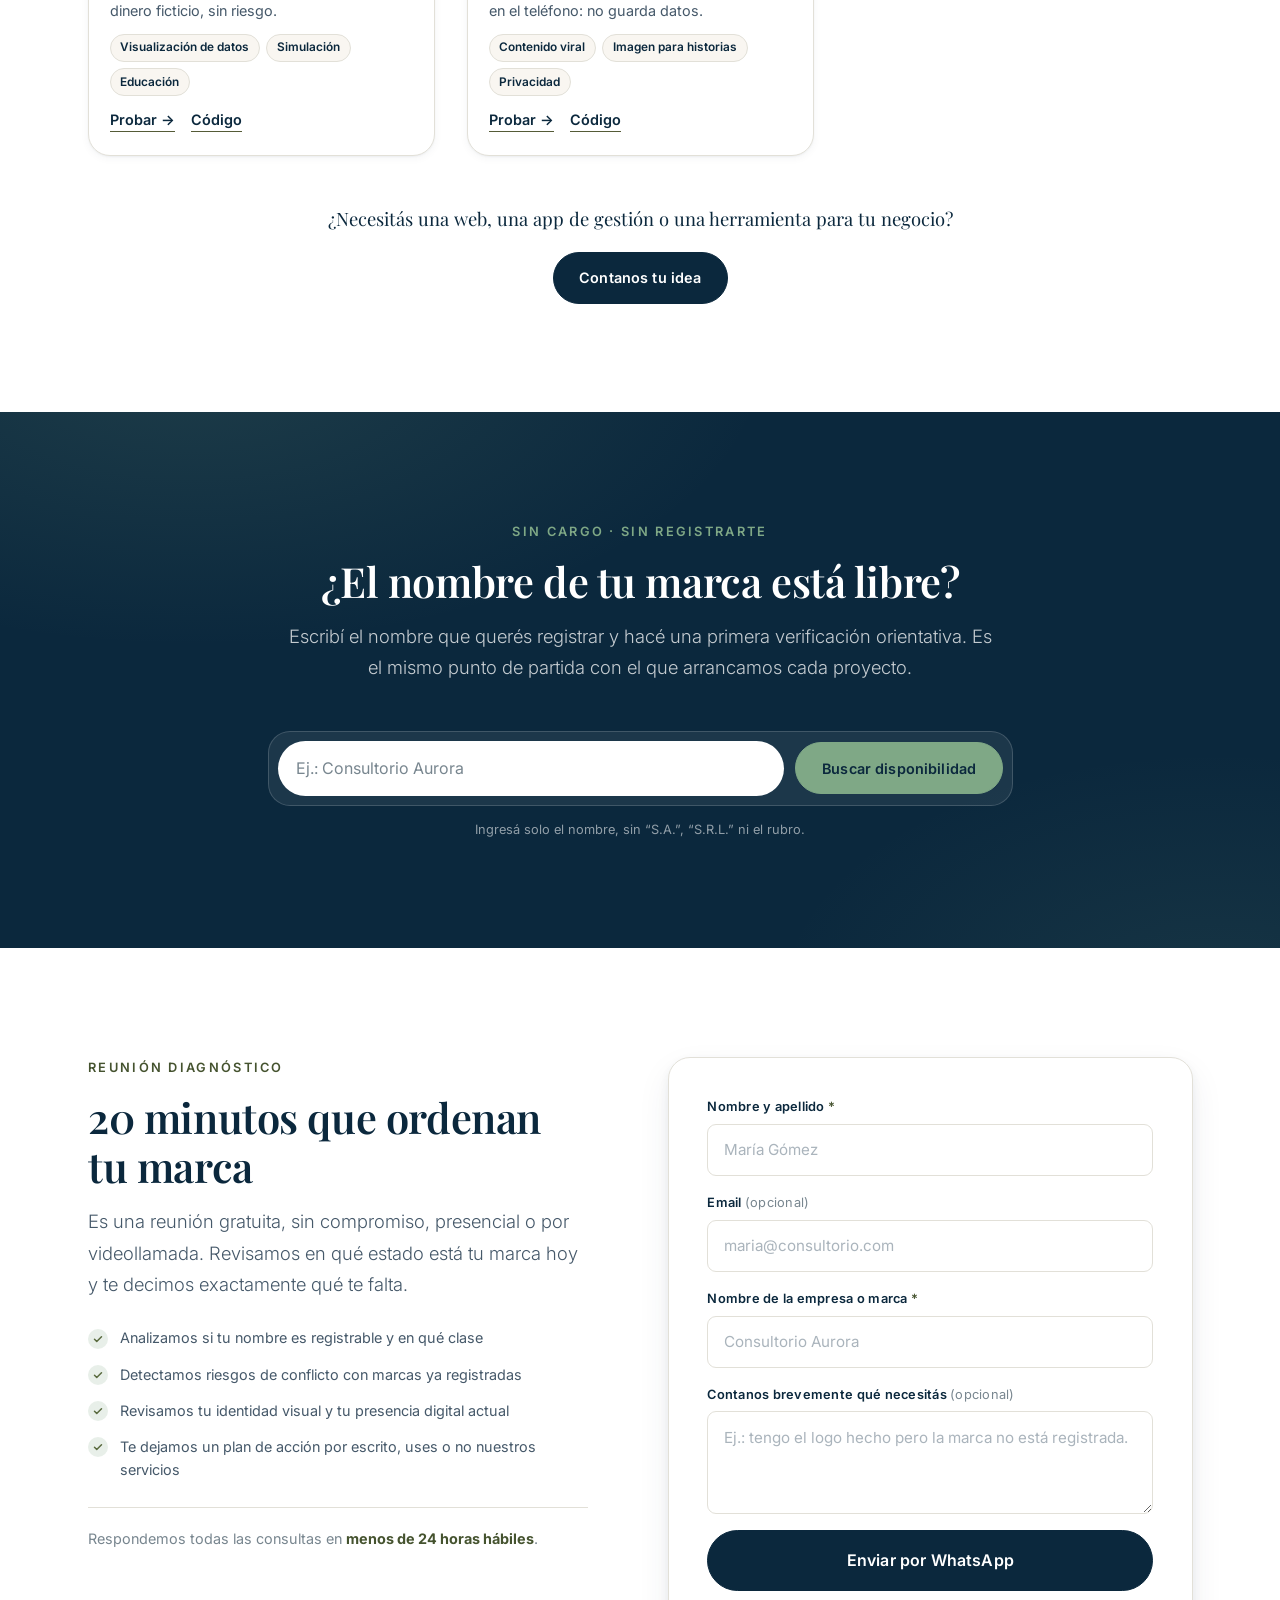
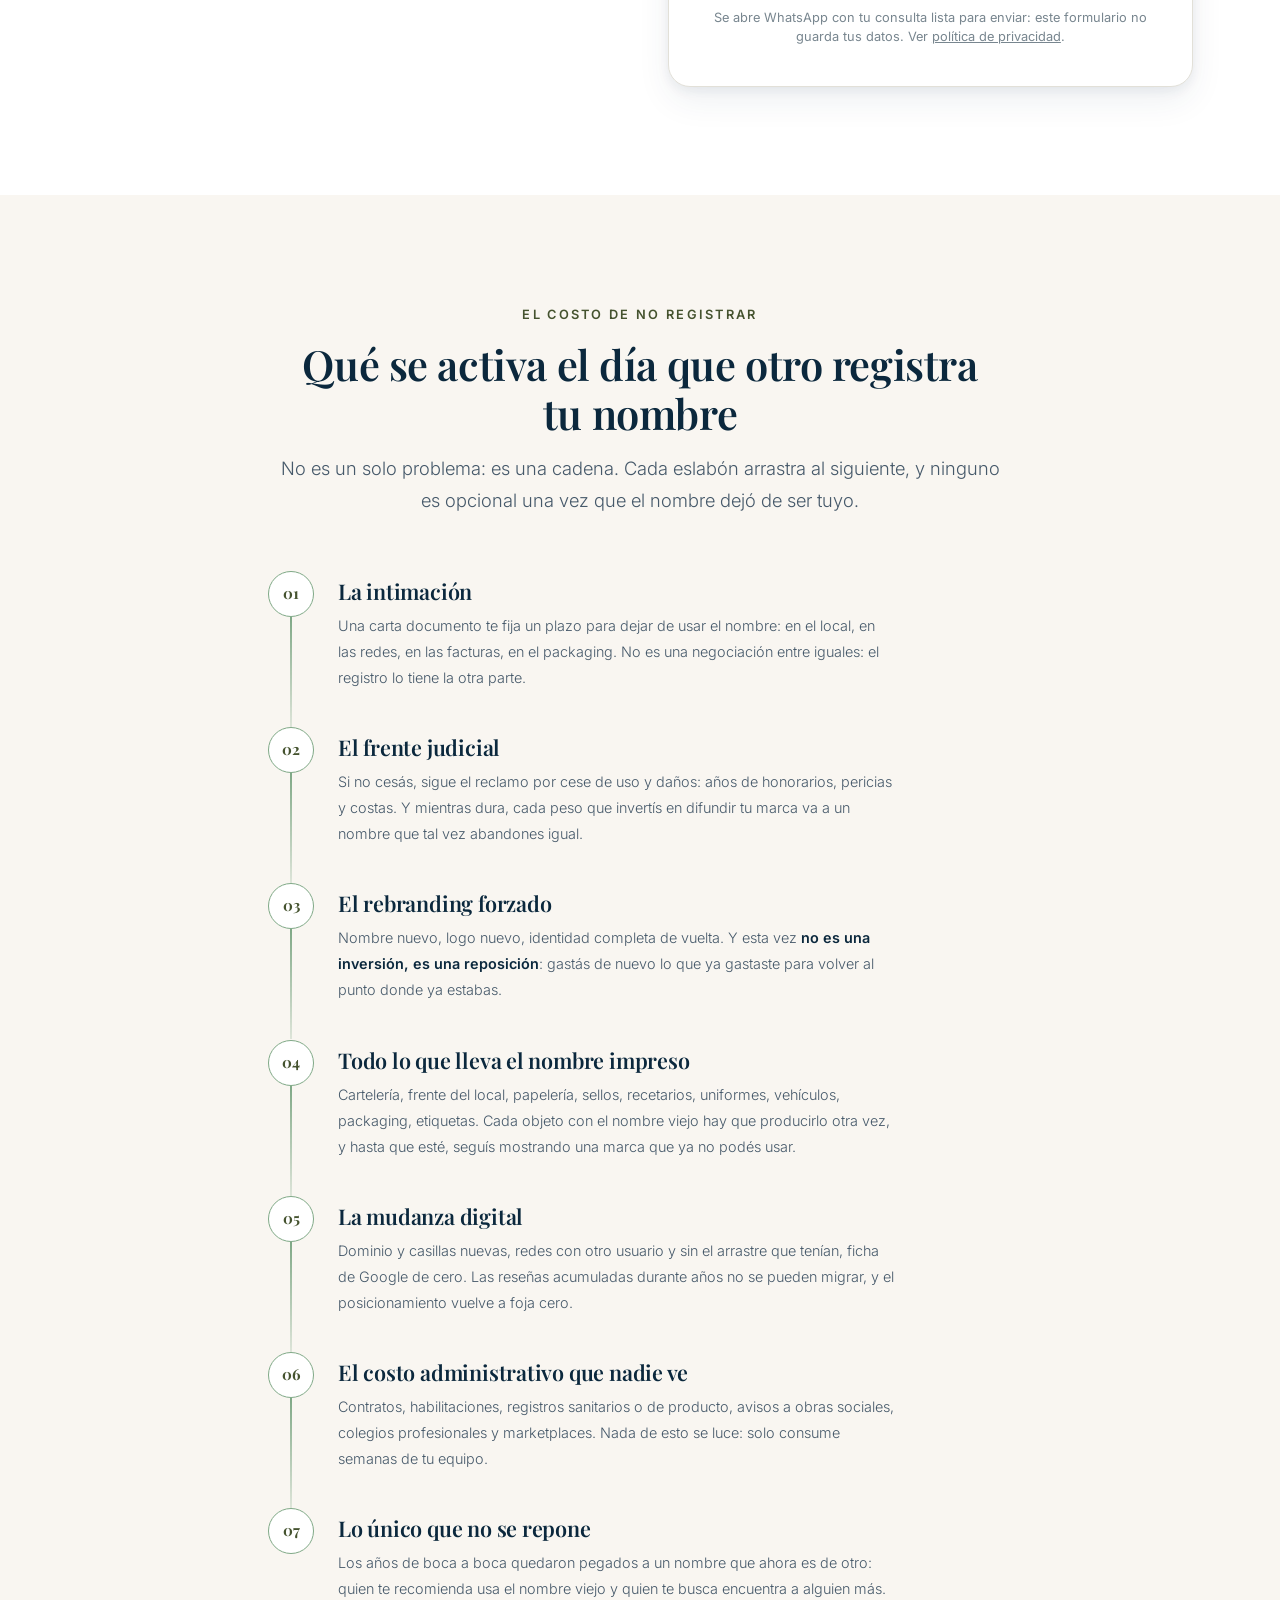
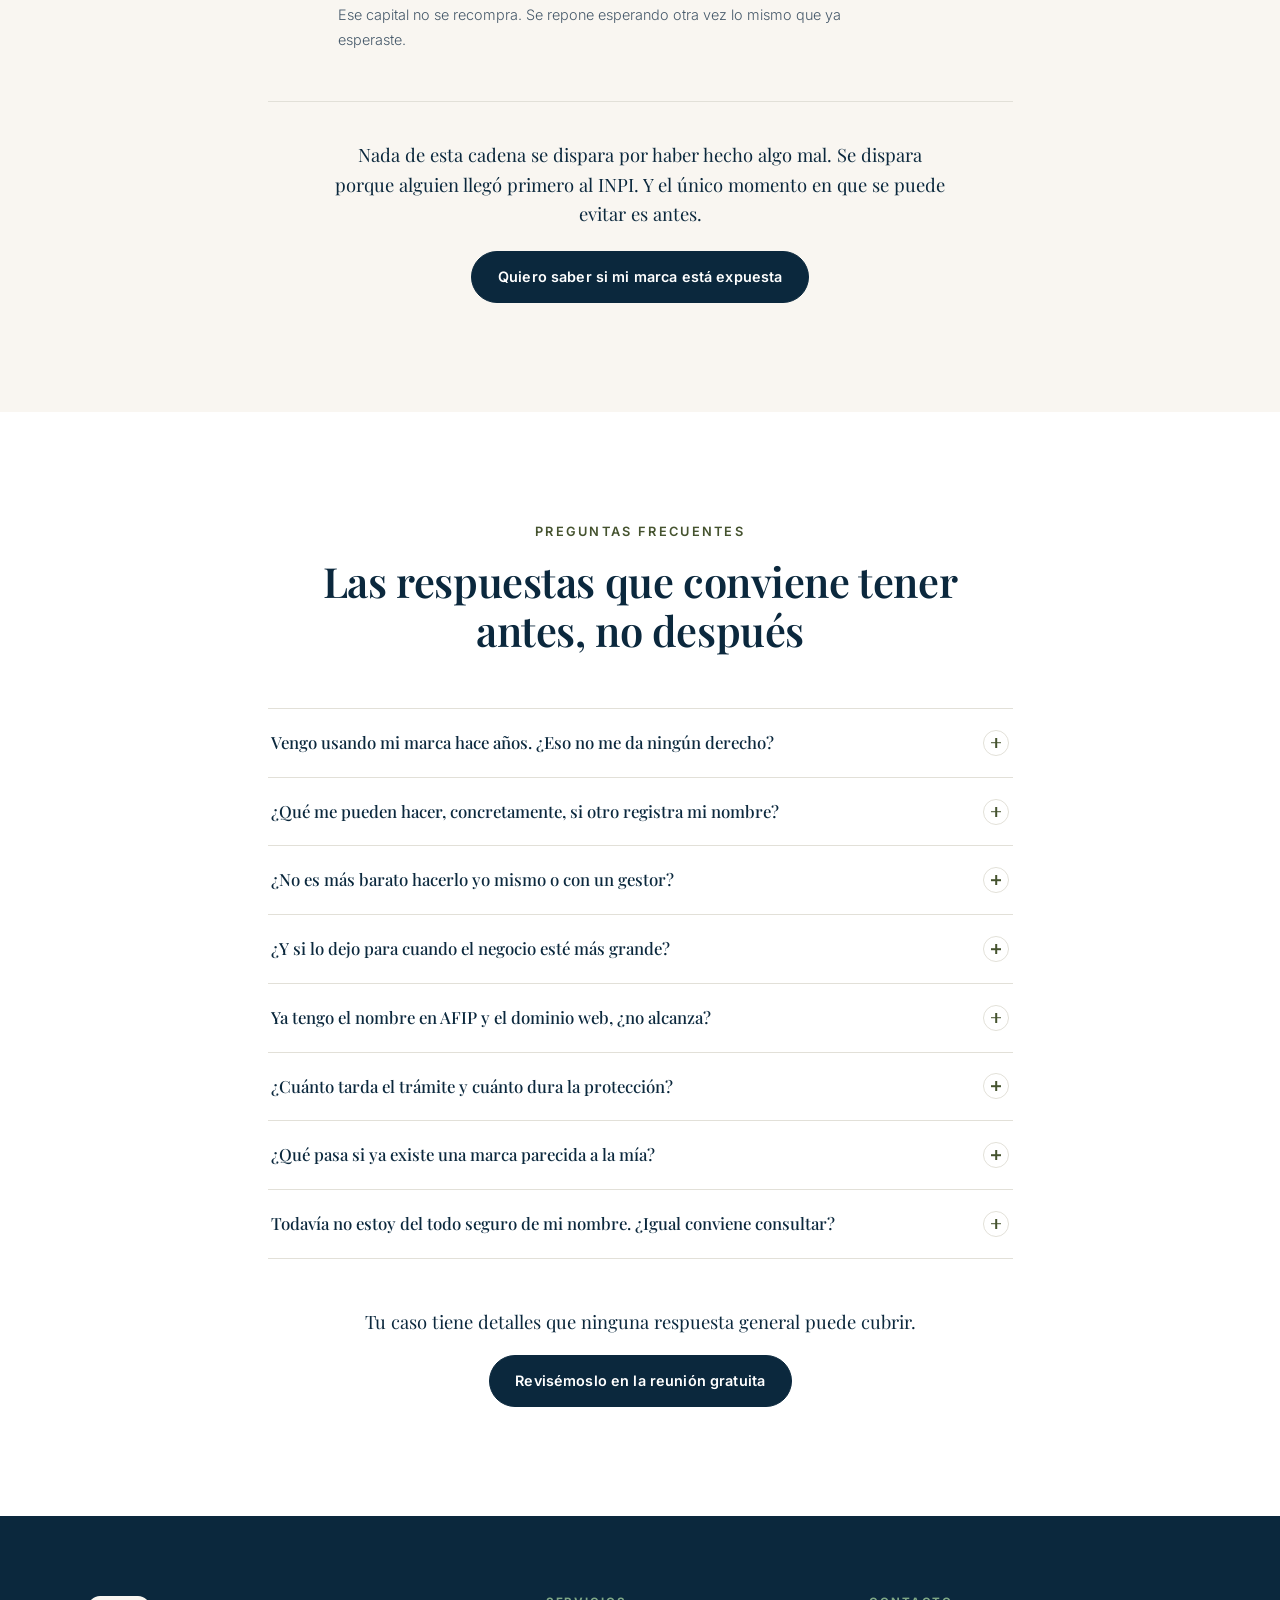
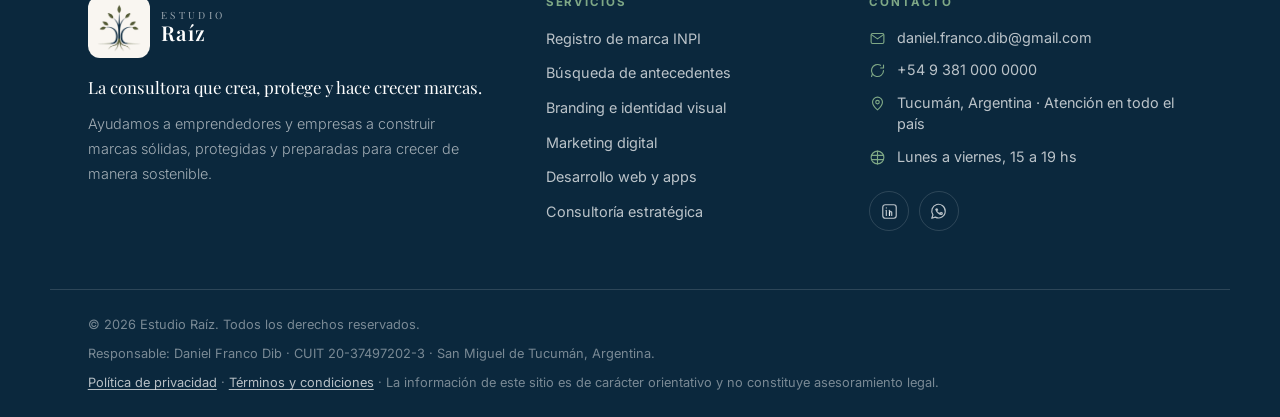
==== commit d0ce4fa8: "Logo real de Estudio Raíz en el pie y datos legales más sobrios Co-Authored-By: Claude Opus 5.5 <nor" ====
--- a/web/index.html
+++ b/web/index.html
@@ -46,7 +46,7 @@
     "url": "https://estudio-raiz.vercel.app/",
     "logo": "https://estudio-raiz.vercel.app/assets/img/logo.png",
     "email": "daniel.franco.dib@gmail.com",
-    "telephone": "+54-9-221-682-3580",
+    "telephone": "+54-9-381-000-0000",
     "areaServed": { "@type": "Country", "name": "Argentina" },
     "address": { "@type": "PostalAddress", "addressLocality": "San Miguel de Tucumán", "addressRegion": "Tucumán", "addressCountry": "AR" },
     "founder": [
@@ -581,7 +581,7 @@
             <svg viewBox="0 0 24 24"><path d="m5 12.5 4.5 4.5L19 7.5"></path></svg>
           </span>
           <h3>¡Listo! Solo falta tocar “Enviar” en WhatsApp</h3>
-          <p>Abrimos WhatsApp con tu consulta escrita. Si no se abrió, <a id="waFallback" href="https://wa.me/5492216823580" target="_blank" rel="noopener">tocá acá para abrirlo</a>. Te respondemos en menos de 24 horas hábiles para coordinar la reunión.</p>
+          <p>Abrimos WhatsApp con tu consulta escrita. Si no se abrió, <a id="waFallback" href="https://wa.me/5493810000000" target="_blank" rel="noopener">tocá acá para abrirlo</a>. Te respondemos en menos de 24 horas hábiles para coordinar la reunión.</p>
           <button type="button" class="btn btn--ghost btn--sm" id="formReset">Enviar otra consulta</button>
         </div>
       </div>
@@ -909,7 +909,7 @@
         </li>
         <li>
           <svg viewBox="0 0 24 24" aria-hidden="true"><path d="M20.5 12a8.5 8.5 0 1 1-4.2-7.3"></path><path d="M3.6 20.4 5 16.6"></path><path d="M20.5 4.5v4h-4"></path></svg>
-          <a href="https://wa.me/5492216823580" target="_blank" rel="noopener">+54 9 221 682-3580</a>
+          <a href="https://wa.me/5493810000000" target="_blank" rel="noopener">+54 9 381 000 0000</a>
         </li>
         <li>
           <svg viewBox="0 0 24 24" aria-hidden="true"><path d="M12 21s7-5.6 7-11a7 7 0 1 0-14 0c0 5.4 7 11 7 11Z"></path><circle cx="12" cy="10" r="2.5"></circle></svg>
@@ -925,7 +925,7 @@
         <a href="https://www.linkedin.com/in/danielfdib/" target="_blank" rel="noopener" aria-label="LinkedIn de Daniel Franco Dib">
           <svg viewBox="0 0 24 24"><rect x="3.5" y="3.5" width="17" height="17" rx="3"></rect><path d="M8 10.5V17"></path><path d="M8 7.4v.1"></path><path d="M12 17v-3.6c0-1.6 2.8-1.8 2.8 0V17"></path><path d="M12 10.5V17"></path></svg>
         </a>
-        <a href="https://wa.me/5492216823580" target="_blank" rel="noopener" aria-label="WhatsApp de Estudio Raíz">
+        <a href="https://wa.me/5493810000000" target="_blank" rel="noopener" aria-label="WhatsApp de Estudio Raíz">
           <svg viewBox="0 0 24 24"><path d="M20.5 11.7a8.5 8.5 0 0 1-12.6 7.4L3.5 20.5l1.5-4.3A8.5 8.5 0 1 1 20.5 11.7Z"></path><path d="M9 9.2c.3 2.6 2.6 4.8 5.2 5.2l1-1.2 1.6.8-.4 1.5c-2.9.6-6.9-3-7.8-6.2l1.4-.6.9 1.6-1.9-1.1Z"></path></svg>
         </a>
       </div>
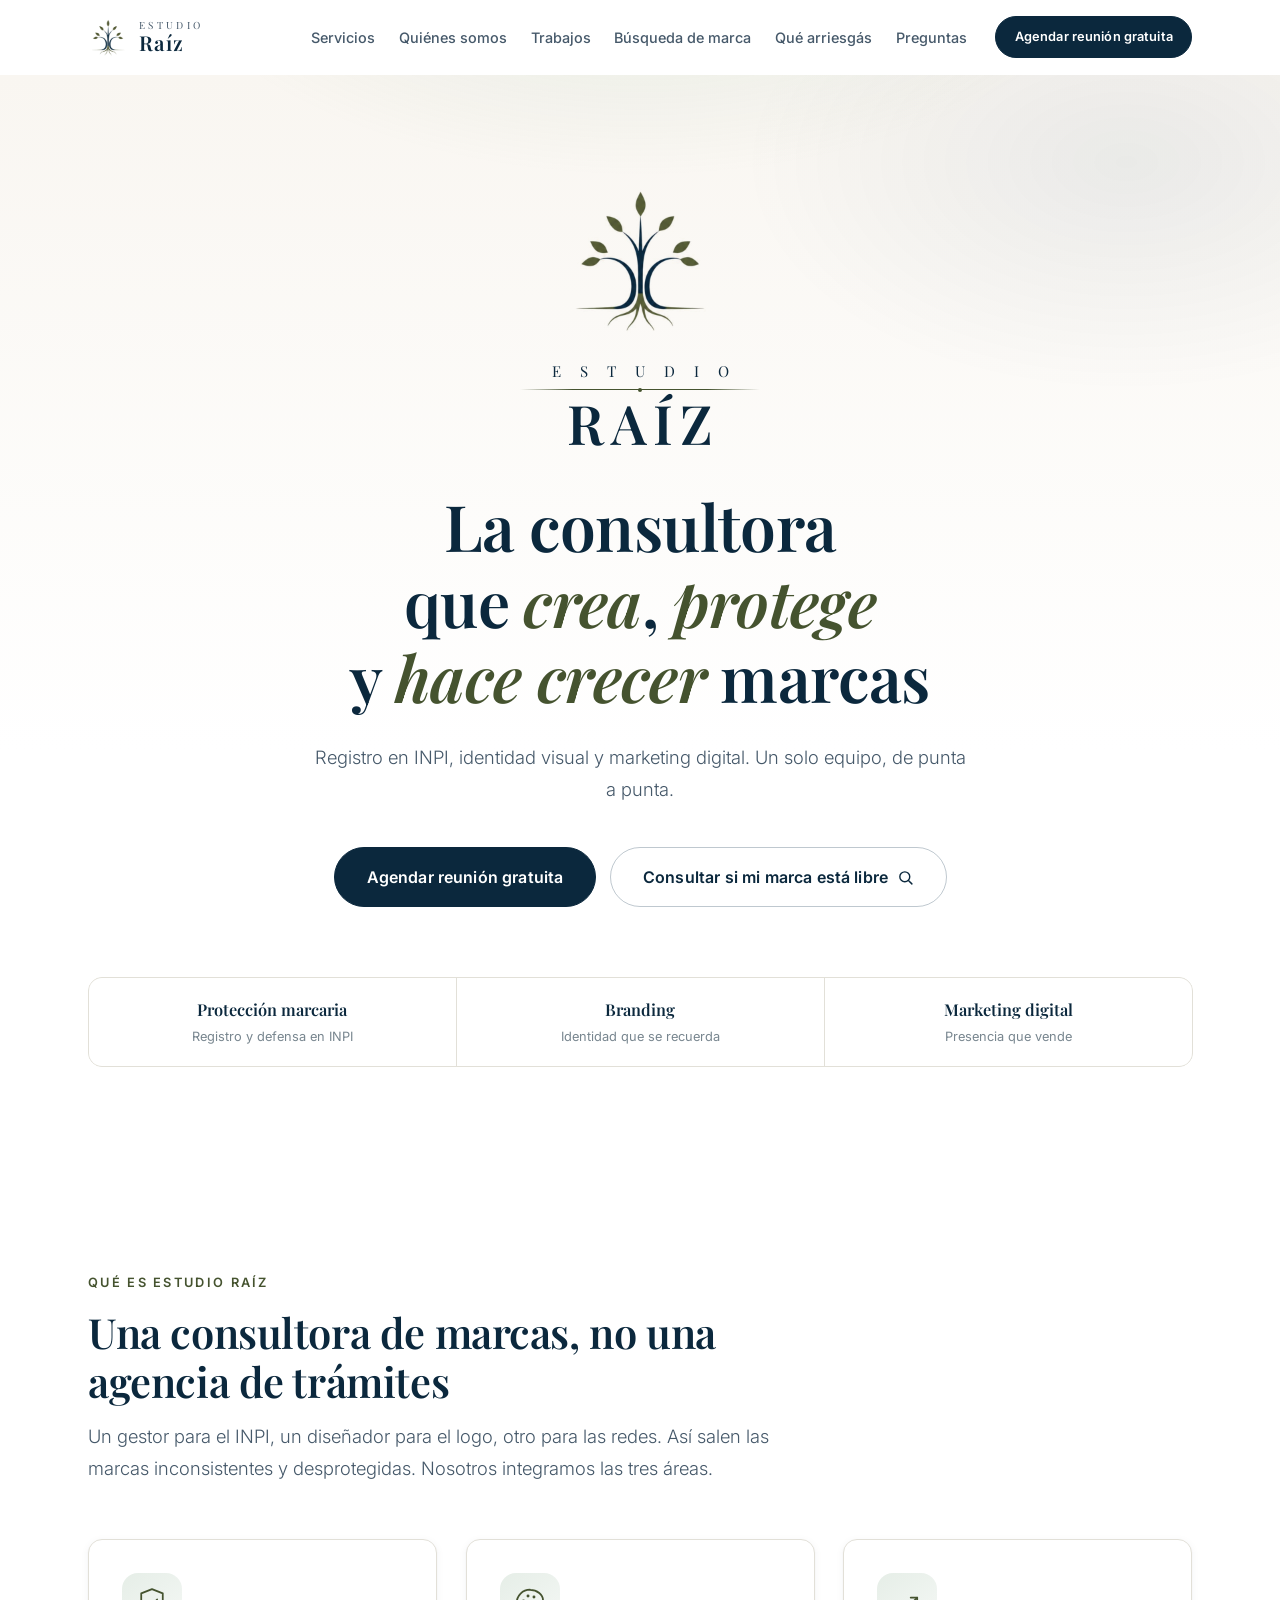
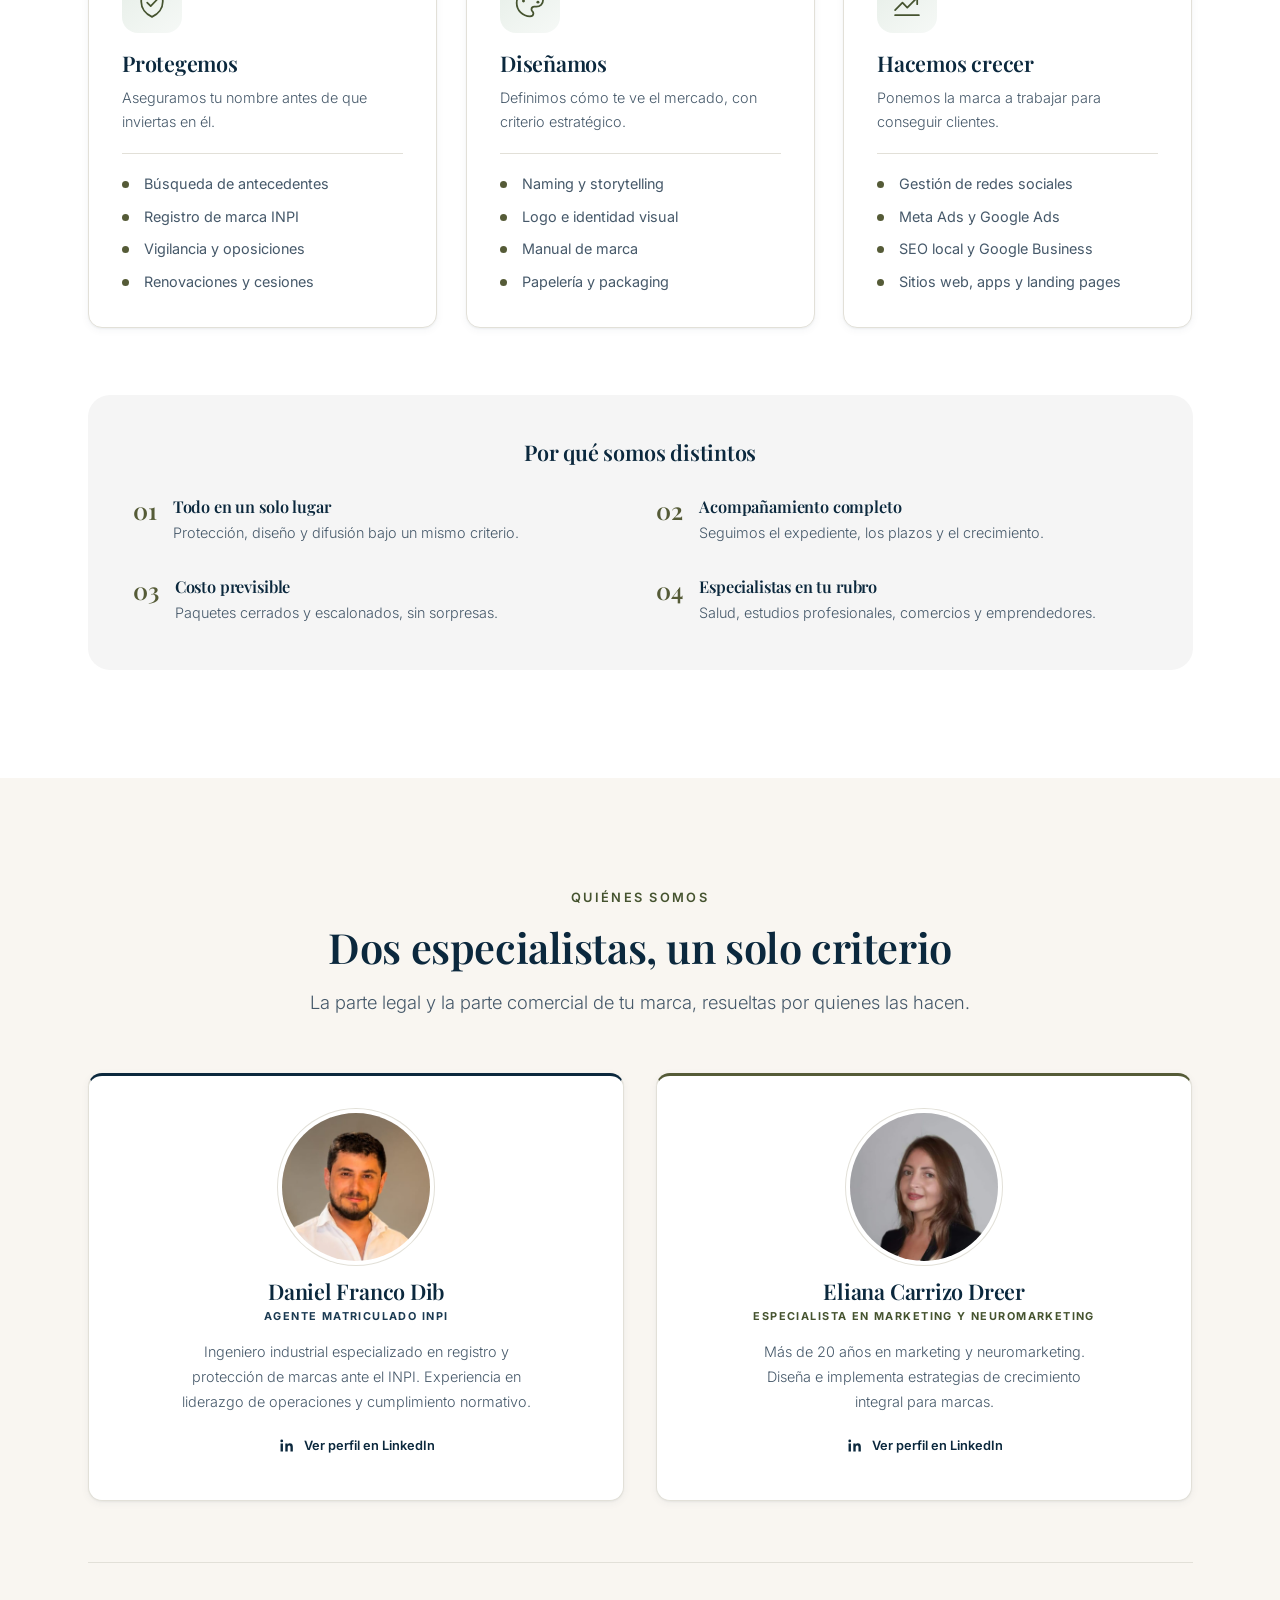
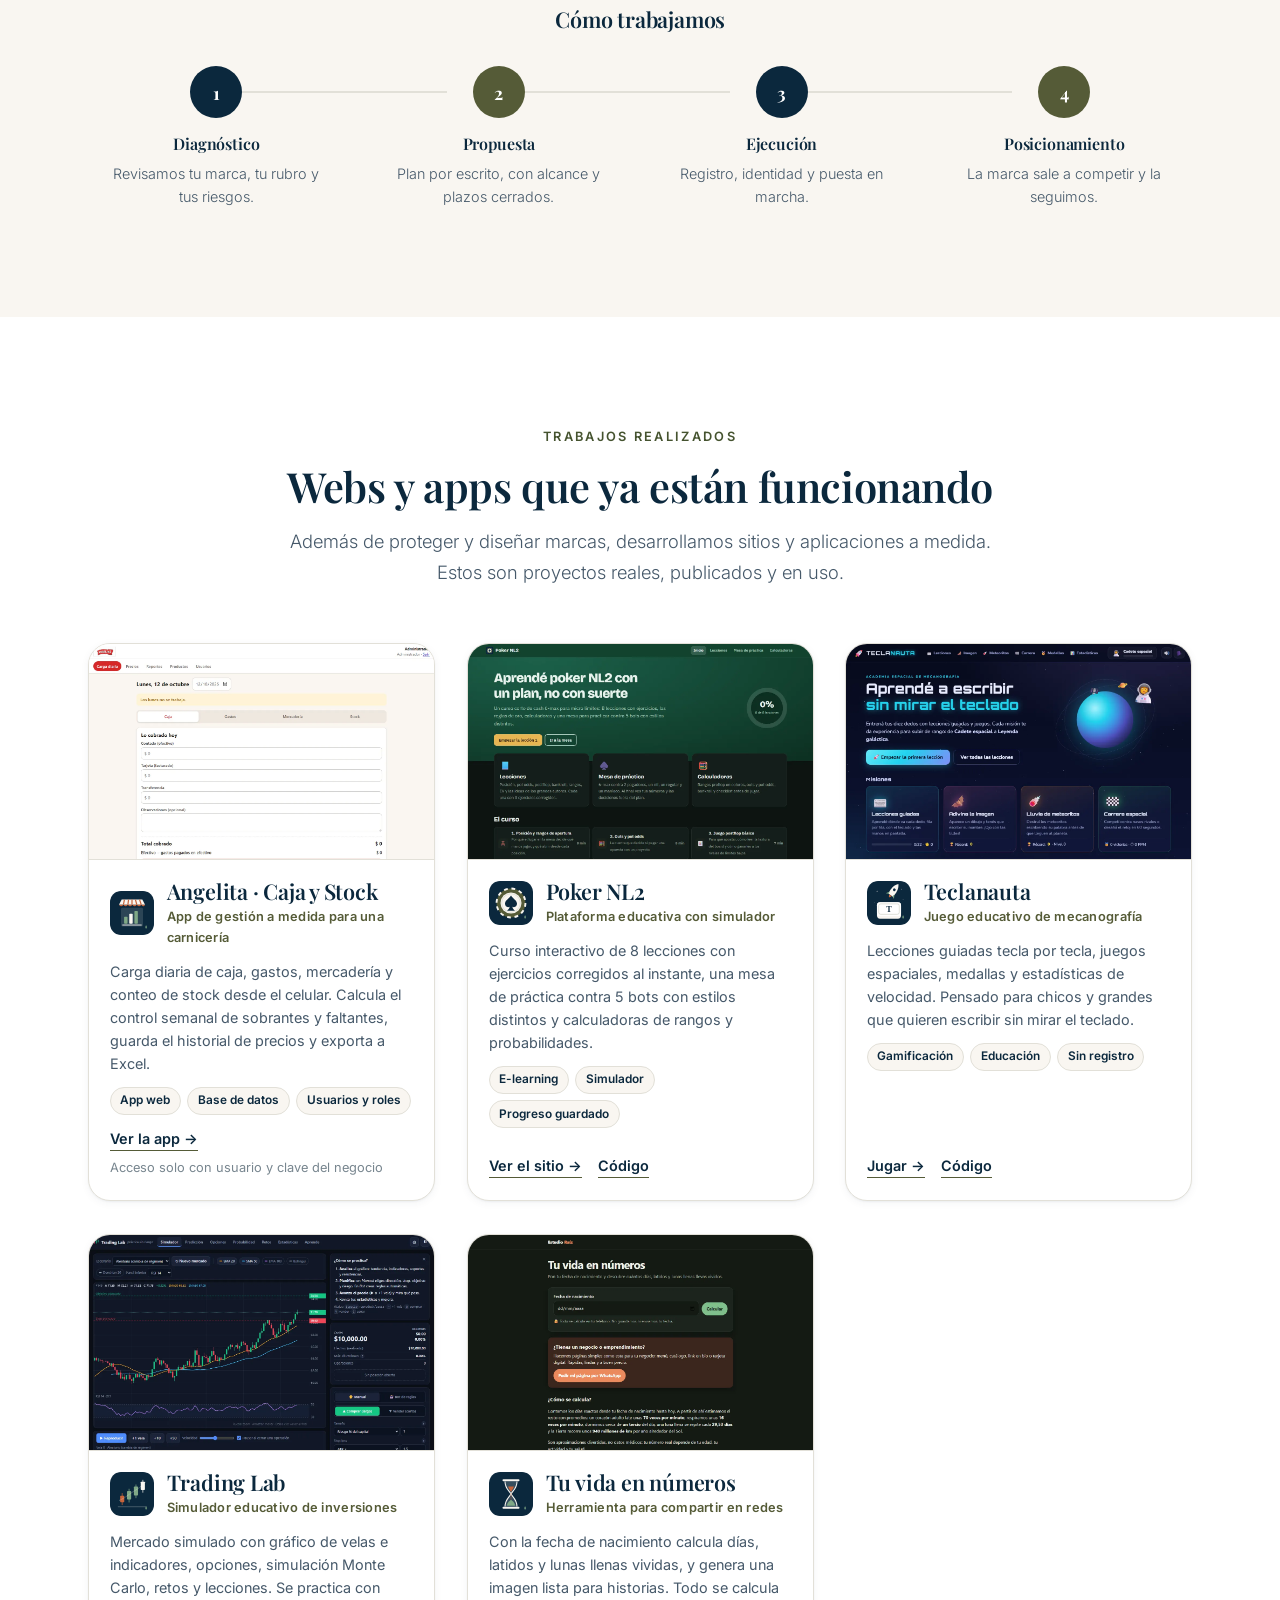
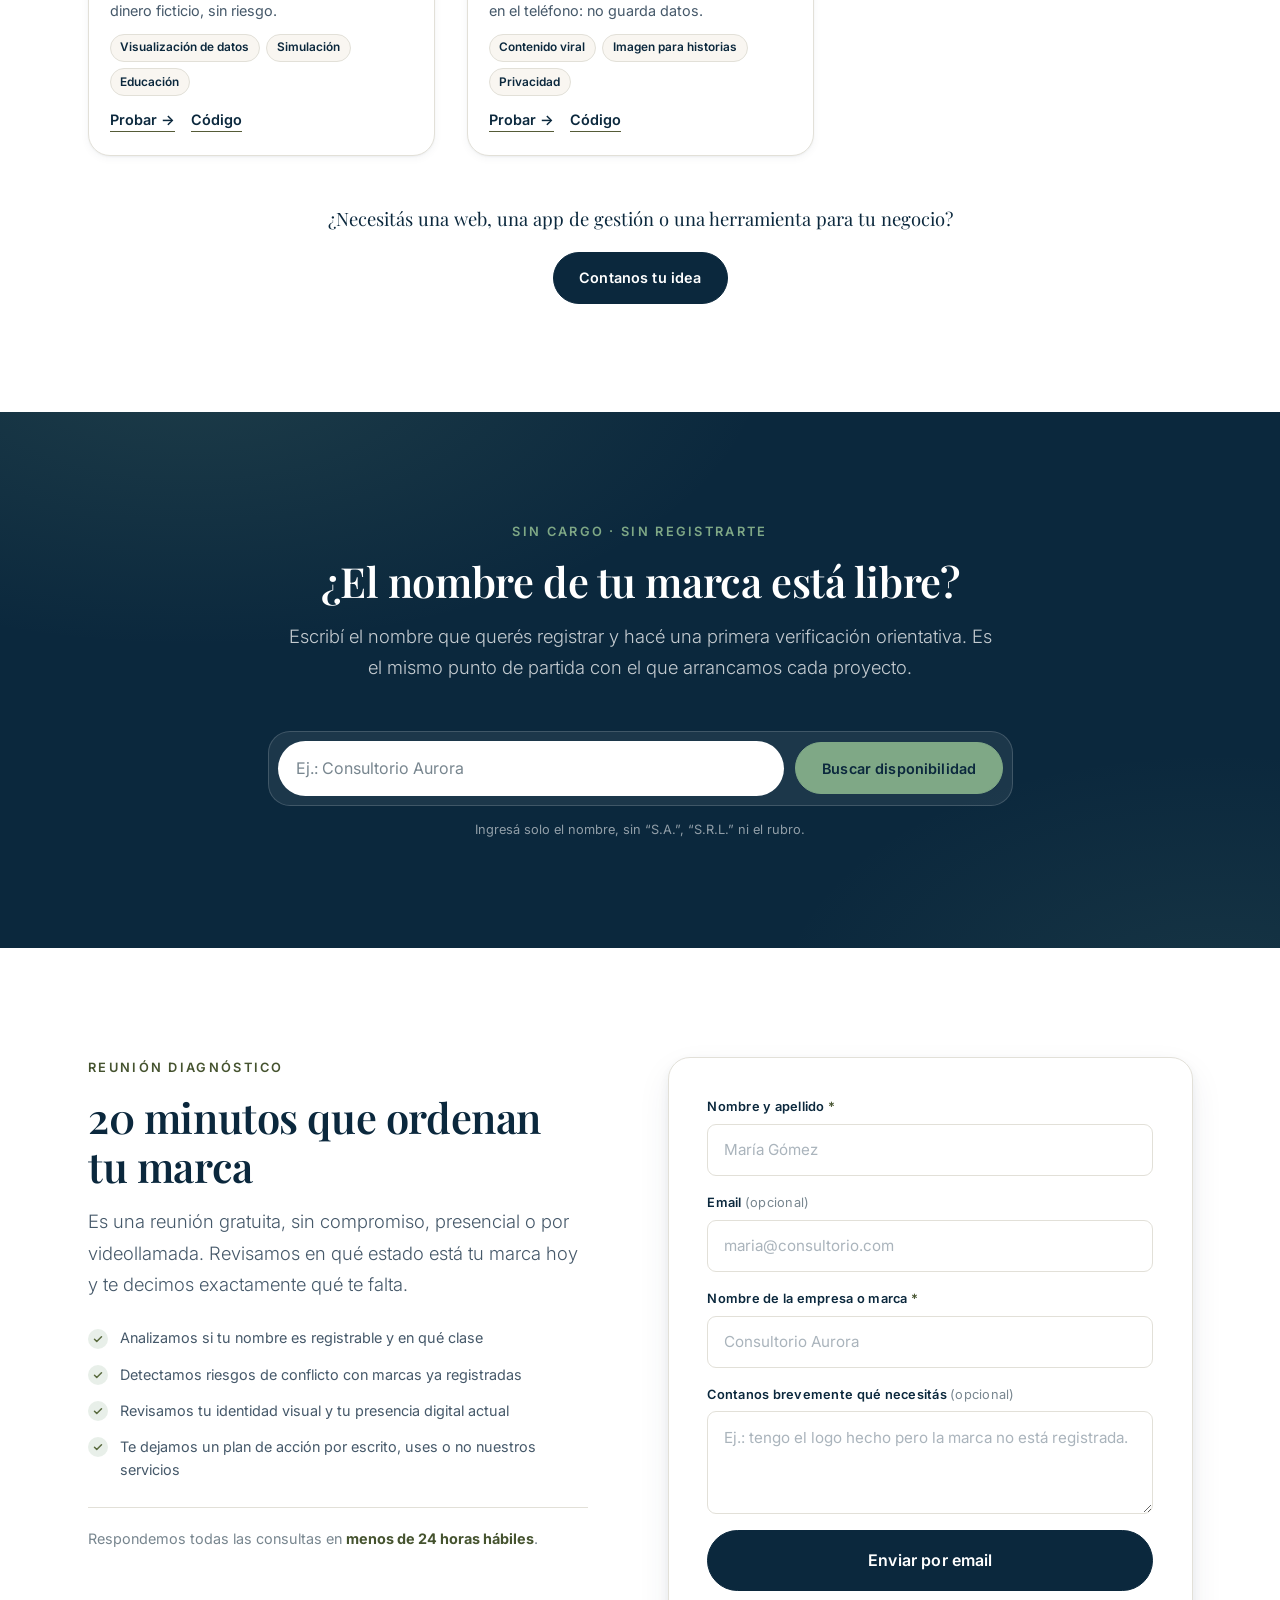
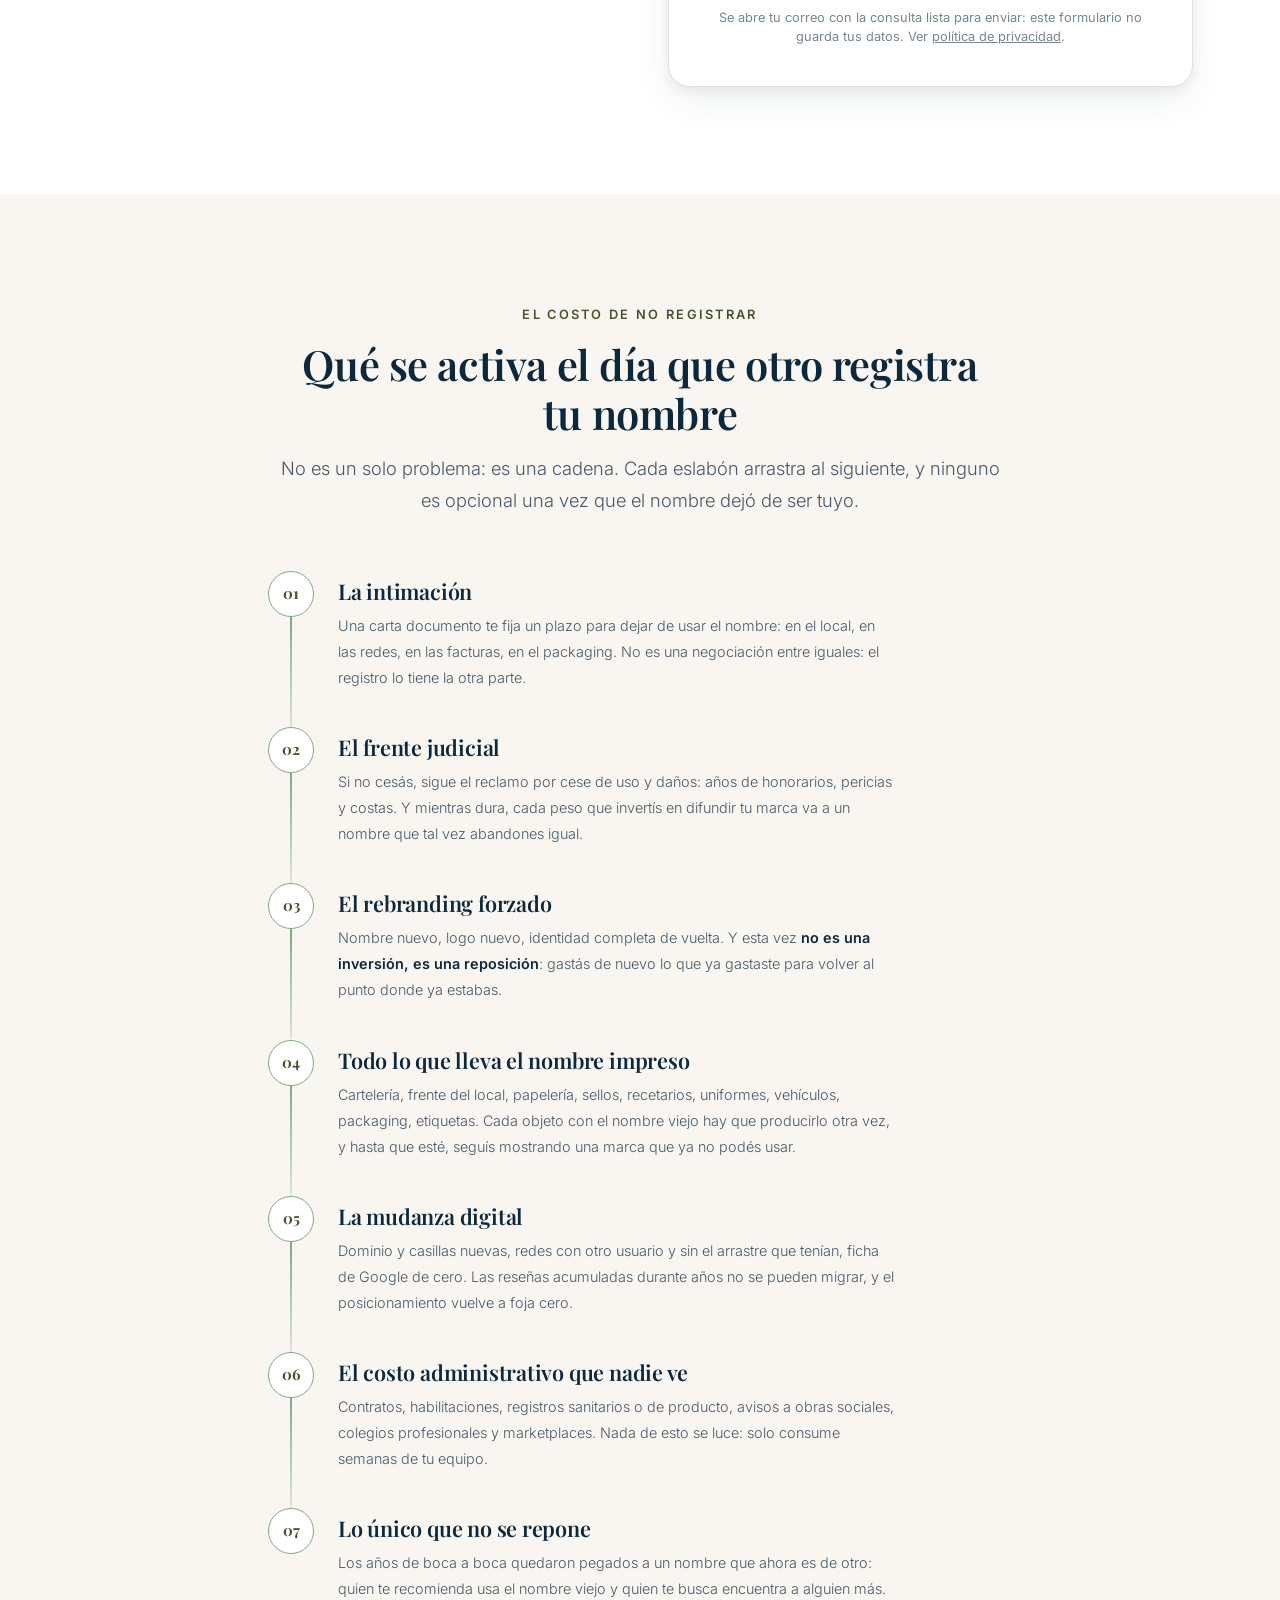
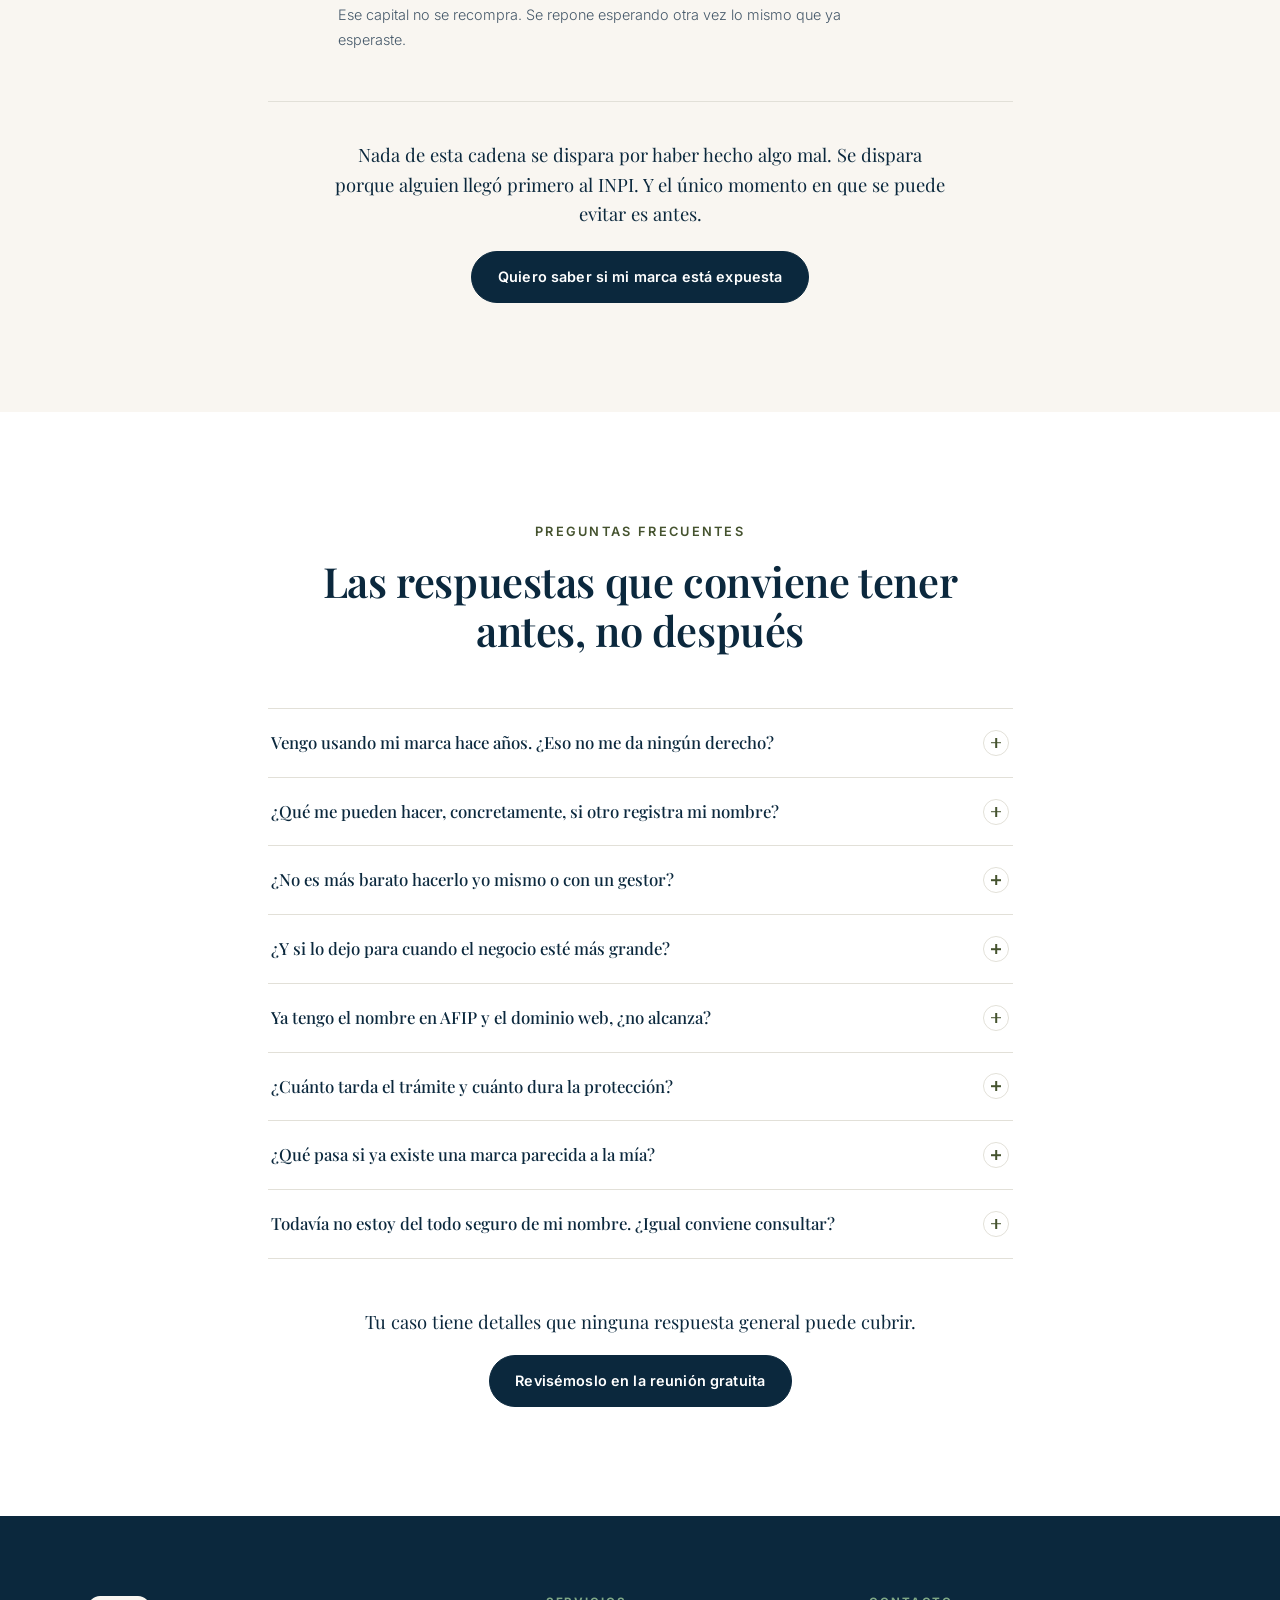
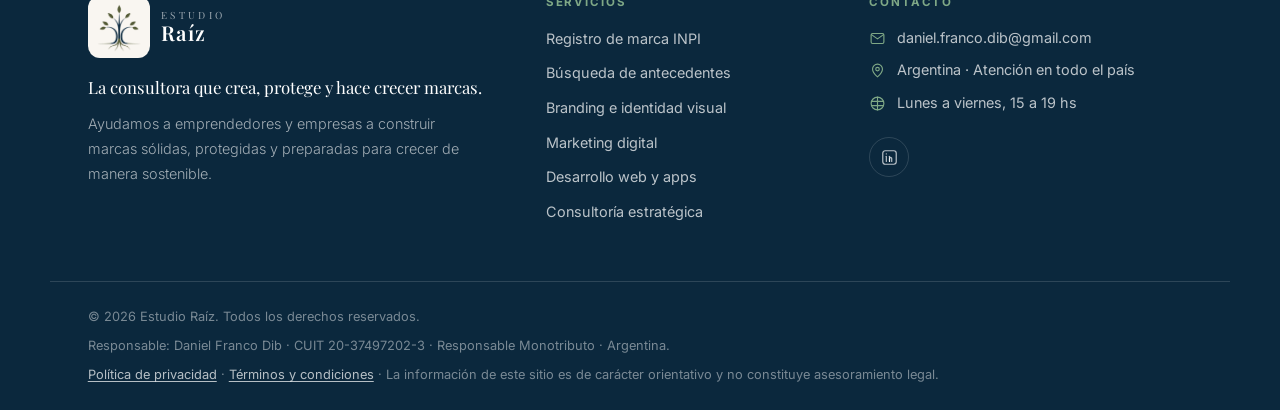
==== commit 476421a0: "Sin teléfono personal: contacto por email, dominio estudioraíz.com.ar y ubicación "Argentina" - El f" ====
--- a/web/index.html
+++ b/web/index.html
@@ -10,7 +10,7 @@
   <meta name="author" content="Estudio Raíz">
   <meta name="robots" content="index, follow">
   <meta name="theme-color" content="#0B283D">
-  <link rel="canonical" href="https://estudio-raiz.vercel.app/">
+  <link rel="canonical" href="https://xn--estudioraz-s8a.com.ar/">
 
   <!-- Open Graph / Twitter -->
   <meta property="og:type" content="website">
@@ -18,12 +18,12 @@
   <meta property="og:site_name" content="Estudio Raíz">
   <meta property="og:title" content="Estudio Raíz — La consultora que crea, protege y hace crecer marcas">
   <meta property="og:description" content="Registro de marca en INPI, branding y marketing digital en un solo lugar. Reunión diagnóstico gratuita.">
-  <meta property="og:url" content="https://estudio-raiz.vercel.app/">
-  <meta property="og:image" content="https://estudio-raiz.vercel.app/assets/img/og-image.png">
+  <meta property="og:url" content="https://xn--estudioraz-s8a.com.ar/">
+  <meta property="og:image" content="https://xn--estudioraz-s8a.com.ar/assets/img/og-image.png">
   <meta name="twitter:card" content="summary_large_image">
   <meta name="twitter:title" content="Estudio Raíz — La consultora que crea, protege y hace crecer marcas">
   <meta name="twitter:description" content="Registro de marca en INPI, branding y marketing digital en un solo lugar.">
-  <meta name="twitter:image" content="https://estudio-raiz.vercel.app/assets/img/og-image.png">
+  <meta name="twitter:image" content="https://xn--estudioraz-s8a.com.ar/assets/img/og-image.png">
 
   <link rel="icon" href="assets/img/favicon-32.png" type="image/png" sizes="32x32">
   <link rel="apple-touch-icon" href="assets/img/apple-touch-icon.png" sizes="180x180">
@@ -43,12 +43,11 @@
     "name": "Estudio Raíz",
     "description": "Consultora especializada en la creación, protección y crecimiento de marcas. Integra protección marcaria (INPI), branding y marketing digital.",
     "slogan": "La consultora que crea, protege y hace crecer marcas",
-    "url": "https://estudio-raiz.vercel.app/",
-    "logo": "https://estudio-raiz.vercel.app/assets/img/logo.png",
+    "url": "https://xn--estudioraz-s8a.com.ar/",
+    "logo": "https://xn--estudioraz-s8a.com.ar/assets/img/logo.png",
     "email": "daniel.franco.dib@gmail.com",
-    "telephone": "+54-9-381-000-0000",
     "areaServed": { "@type": "Country", "name": "Argentina" },
-    "address": { "@type": "PostalAddress", "addressLocality": "San Miguel de Tucumán", "addressRegion": "Tucumán", "addressCountry": "AR" },
+    "address": { "@type": "PostalAddress", "addressCountry": "AR" },
     "founder": [
       { "@type": "Person", "name": "Daniel Franco Dib", "sameAs": "https://www.linkedin.com/in/danielfdib/" },
       { "@type": "Person", "name": "Eliana Carrizo Dreer", "sameAs": "https://www.linkedin.com/in/elianacarrizodreer/" }
@@ -528,7 +527,7 @@
       </div>
 
       <div class="form-panel reveal" data-delay="1">
-        <!-- Al enviar se abre WhatsApp con la consulta escrita (ver CONFIG en assets/js/main.js). -->
+        <!-- Al enviar se abre el correo con la consulta escrita (ver CONFIG en assets/js/main.js). -->
         <form id="leadForm" class="lead-form" novalidate>
           <div class="field">
             <label for="nombre">Nombre y apellido <span aria-hidden="true">*</span></label>
@@ -564,12 +563,12 @@
           <input type="hidden" name="origen" id="origen" value="landing-estudio-raiz">
 
           <button type="submit" class="btn btn--primary btn--block btn--lg" id="leadSubmit">
-            <span class="btn-label">Enviar por WhatsApp</span>
+            <span class="btn-label">Enviar por email</span>
             <span class="spinner" aria-hidden="true"></span>
           </button>
 
           <p class="form-legal">
-            Se abre WhatsApp con tu consulta lista para enviar: este formulario no guarda tus datos.
+            Se abre tu correo con la consulta lista para enviar: este formulario no guarda tus datos.
             Ver <a href="/privacidad">política de privacidad</a>.
           </p>
           <p class="form-status" id="formStatus" role="alert" aria-live="assertive"></p>
@@ -580,8 +579,8 @@
           <span class="success-ico" aria-hidden="true">
             <svg viewBox="0 0 24 24"><path d="m5 12.5 4.5 4.5L19 7.5"></path></svg>
           </span>
-          <h3>¡Listo! Solo falta tocar “Enviar” en WhatsApp</h3>
-          <p>Abrimos WhatsApp con tu consulta escrita. Si no se abrió, <a id="waFallback" href="https://wa.me/5493810000000" target="_blank" rel="noopener">tocá acá para abrirlo</a>. Te respondemos en menos de 24 horas hábiles para coordinar la reunión.</p>
+          <h3>¡Listo! Solo falta tocar “Enviar” en tu correo</h3>
+          <p>Abrimos tu correo con la consulta escrita. Si no se abrió, <a id="mailFallback" href="mailto:daniel.franco.dib@gmail.com">tocá acá</a> o escribinos a daniel.franco.dib@gmail.com. Te respondemos en menos de 24 horas hábiles para coordinar la reunión.</p>
           <button type="button" class="btn btn--ghost btn--sm" id="formReset">Enviar otra consulta</button>
         </div>
       </div>
@@ -908,12 +907,8 @@
           <a href="mailto:daniel.franco.dib@gmail.com">daniel.franco.dib@gmail.com</a>
         </li>
         <li>
-          <svg viewBox="0 0 24 24" aria-hidden="true"><path d="M20.5 12a8.5 8.5 0 1 1-4.2-7.3"></path><path d="M3.6 20.4 5 16.6"></path><path d="M20.5 4.5v4h-4"></path></svg>
-          <a href="https://wa.me/5493810000000" target="_blank" rel="noopener">+54 9 381 000 0000</a>
-        </li>
-        <li>
           <svg viewBox="0 0 24 24" aria-hidden="true"><path d="M12 21s7-5.6 7-11a7 7 0 1 0-14 0c0 5.4 7 11 7 11Z"></path><circle cx="12" cy="10" r="2.5"></circle></svg>
-          <span>Tucumán, Argentina · Atención en todo el país</span>
+          <span>Argentina · Atención en todo el país</span>
         </li>
         <li>
           <svg viewBox="0 0 24 24" aria-hidden="true"><circle cx="12" cy="12" r="9"></circle><path d="M12 3v18"></path><path d="M3.5 9h17"></path><path d="M3.5 15h17"></path></svg>
@@ -925,9 +920,6 @@
         <a href="https://www.linkedin.com/in/danielfdib/" target="_blank" rel="noopener" aria-label="LinkedIn de Daniel Franco Dib">
           <svg viewBox="0 0 24 24"><rect x="3.5" y="3.5" width="17" height="17" rx="3"></rect><path d="M8 10.5V17"></path><path d="M8 7.4v.1"></path><path d="M12 17v-3.6c0-1.6 2.8-1.8 2.8 0V17"></path><path d="M12 10.5V17"></path></svg>
         </a>
-        <a href="https://wa.me/5493810000000" target="_blank" rel="noopener" aria-label="WhatsApp de Estudio Raíz">
-          <svg viewBox="0 0 24 24"><path d="M20.5 11.7a8.5 8.5 0 0 1-12.6 7.4L3.5 20.5l1.5-4.3A8.5 8.5 0 1 1 20.5 11.7Z"></path><path d="M9 9.2c.3 2.6 2.6 4.8 5.2 5.2l1-1.2 1.6.8-.4 1.5c-2.9.6-6.9-3-7.8-6.2l1.4-.6.9 1.6-1.9-1.1Z"></path></svg>
-        </a>
       </div>
     </div>
   </div>
@@ -935,7 +927,7 @@
   <div class="wrap footer-bottom">
     <p>&copy; <span id="year">2026</span> Estudio Raíz. Todos los derechos reservados.</p>
     <p class="footer-legal">
-      Responsable: Daniel Franco Dib · CUIT 20-37497202-3 · San Miguel de Tucumán, Argentina.
+      Responsable: Daniel Franco Dib · CUIT 20-37497202-3 · Responsable Monotributo · Argentina.
     </p>
     <p class="footer-legal">
       <a href="/privacidad">Política de privacidad</a> · <a href="/terminos">Términos y condiciones</a> ·
